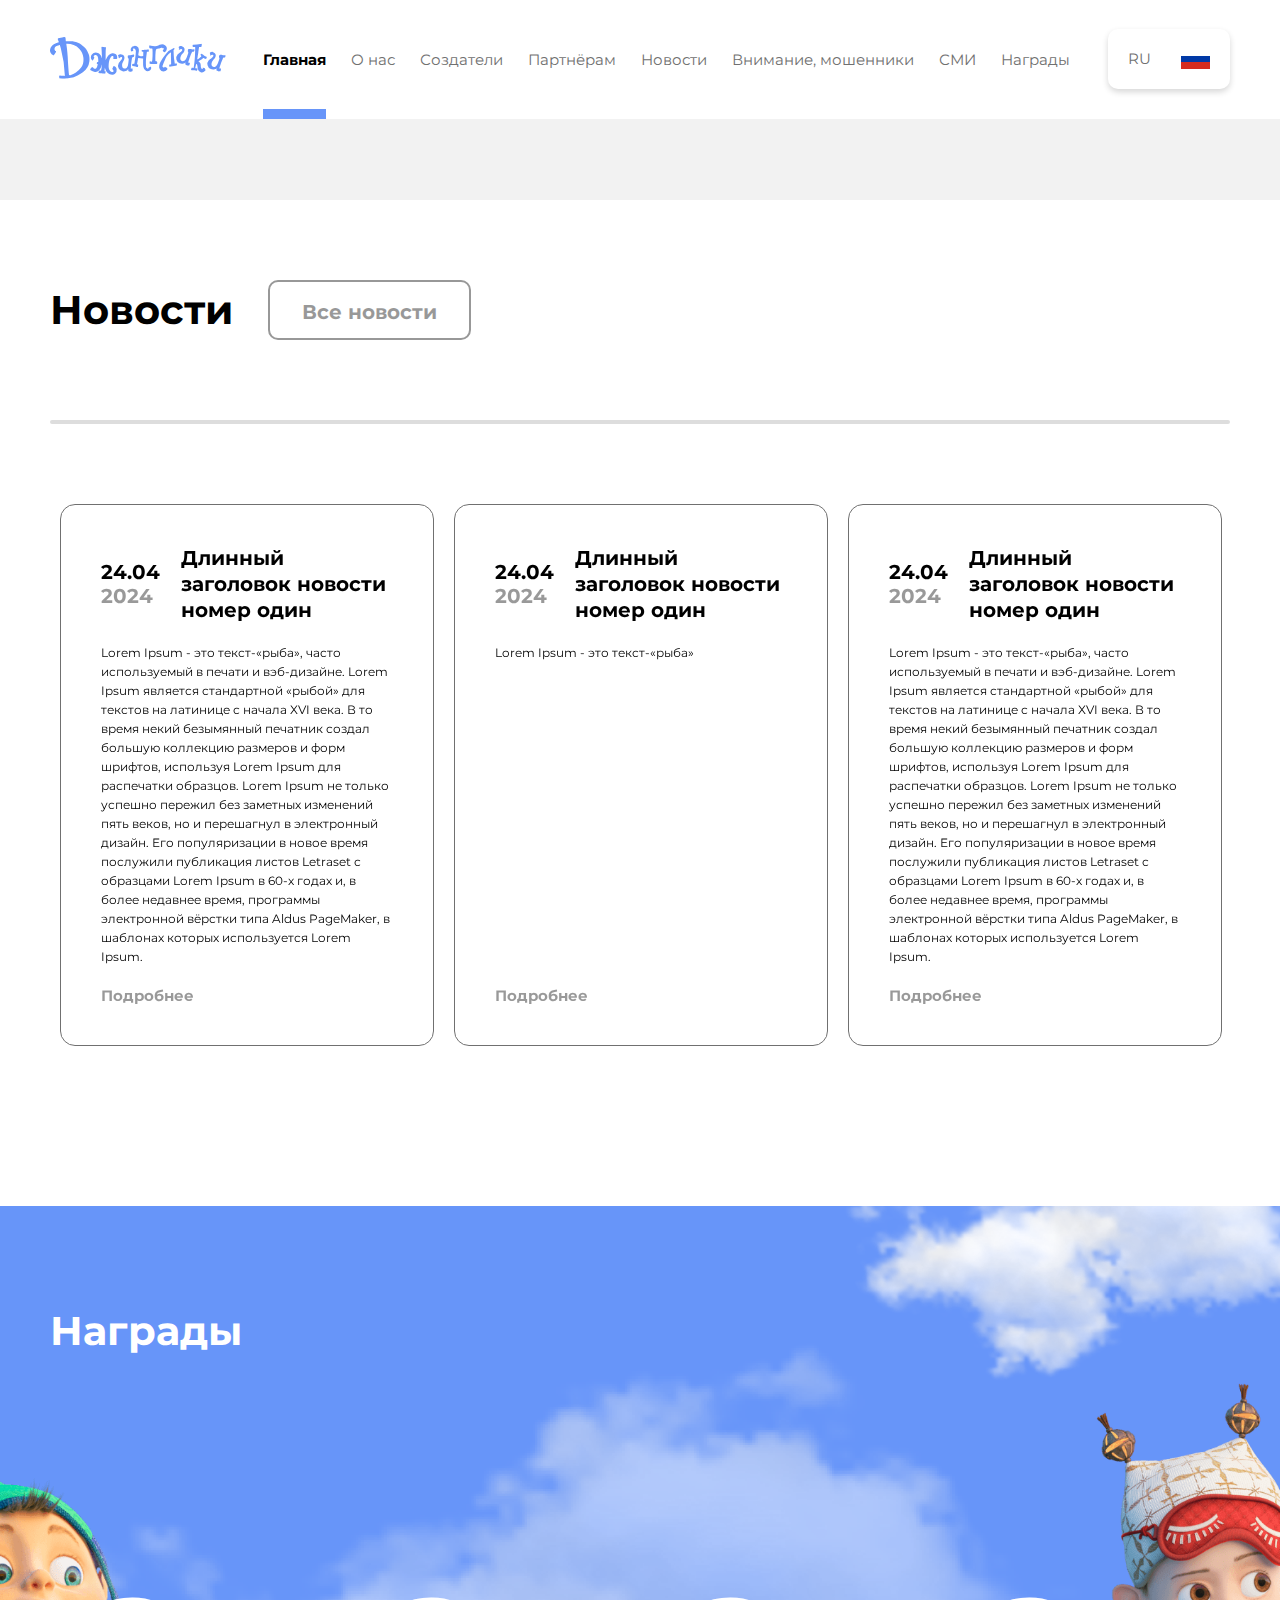
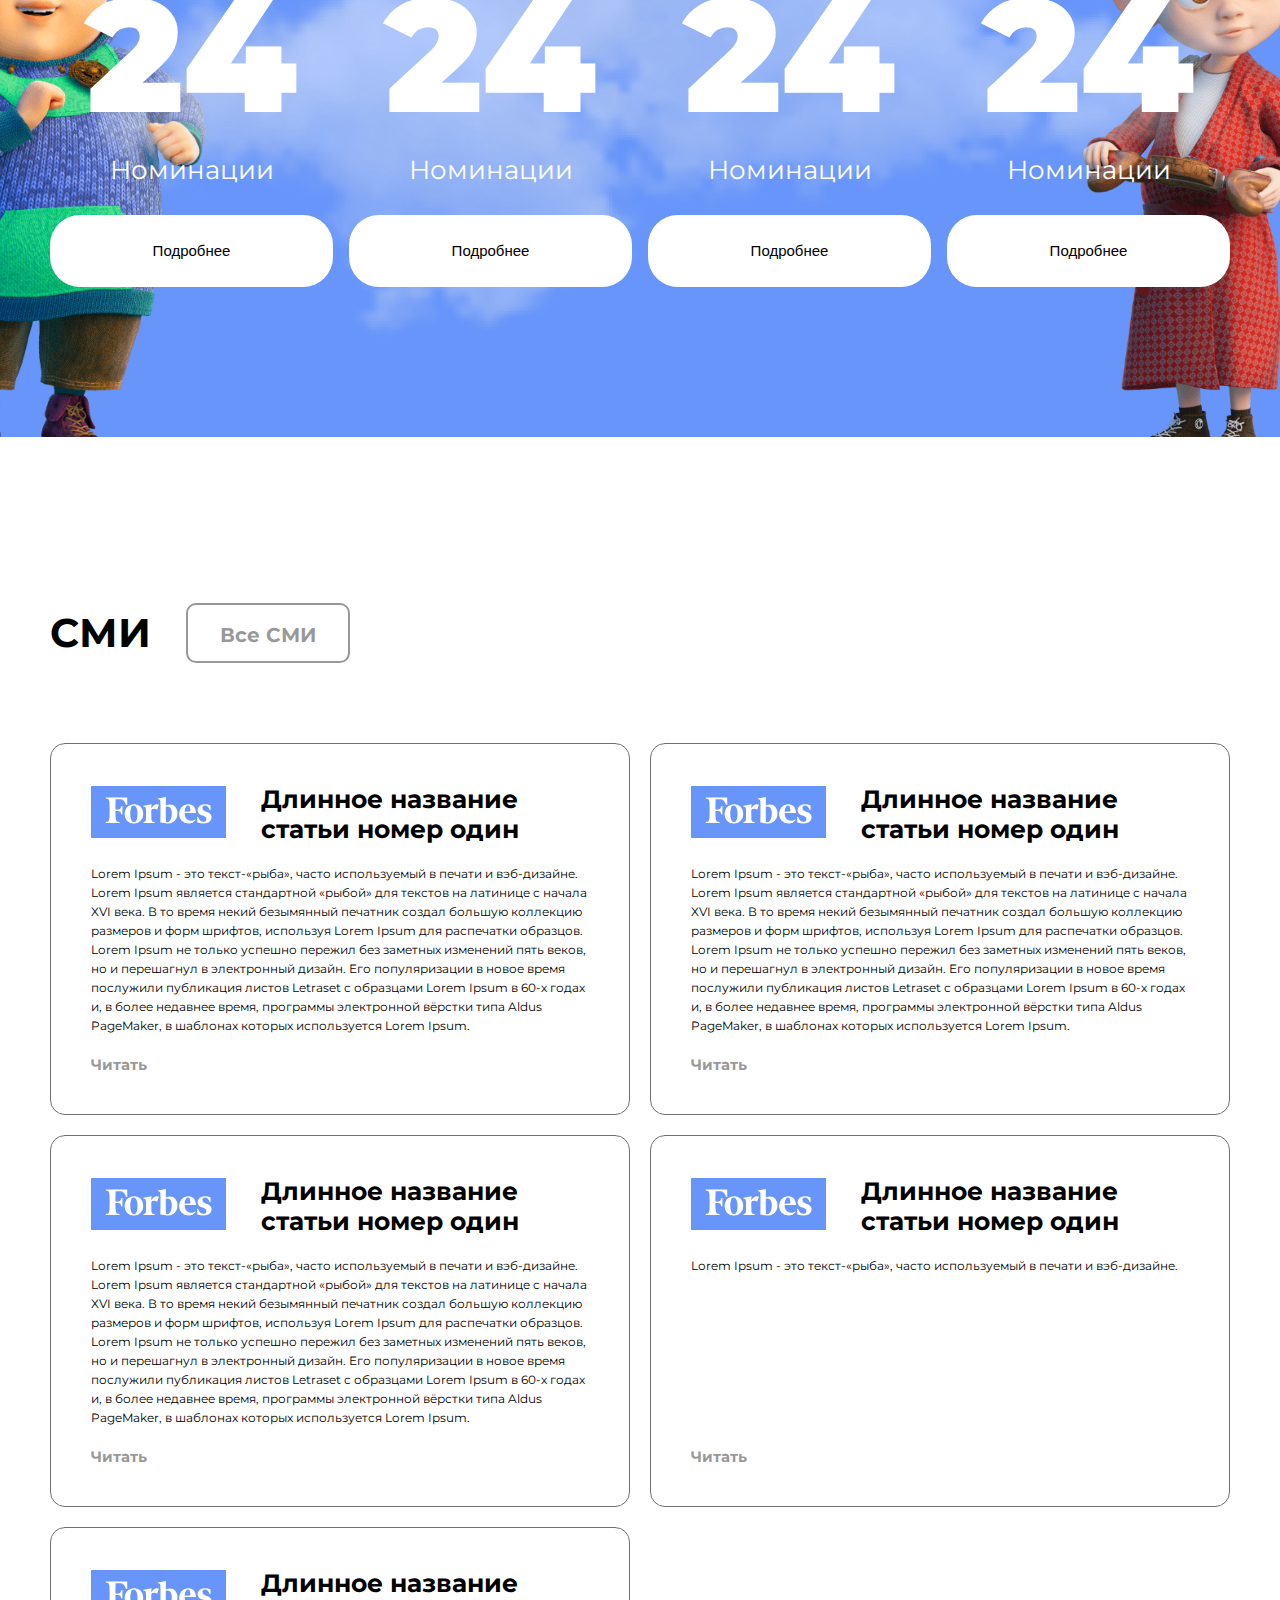
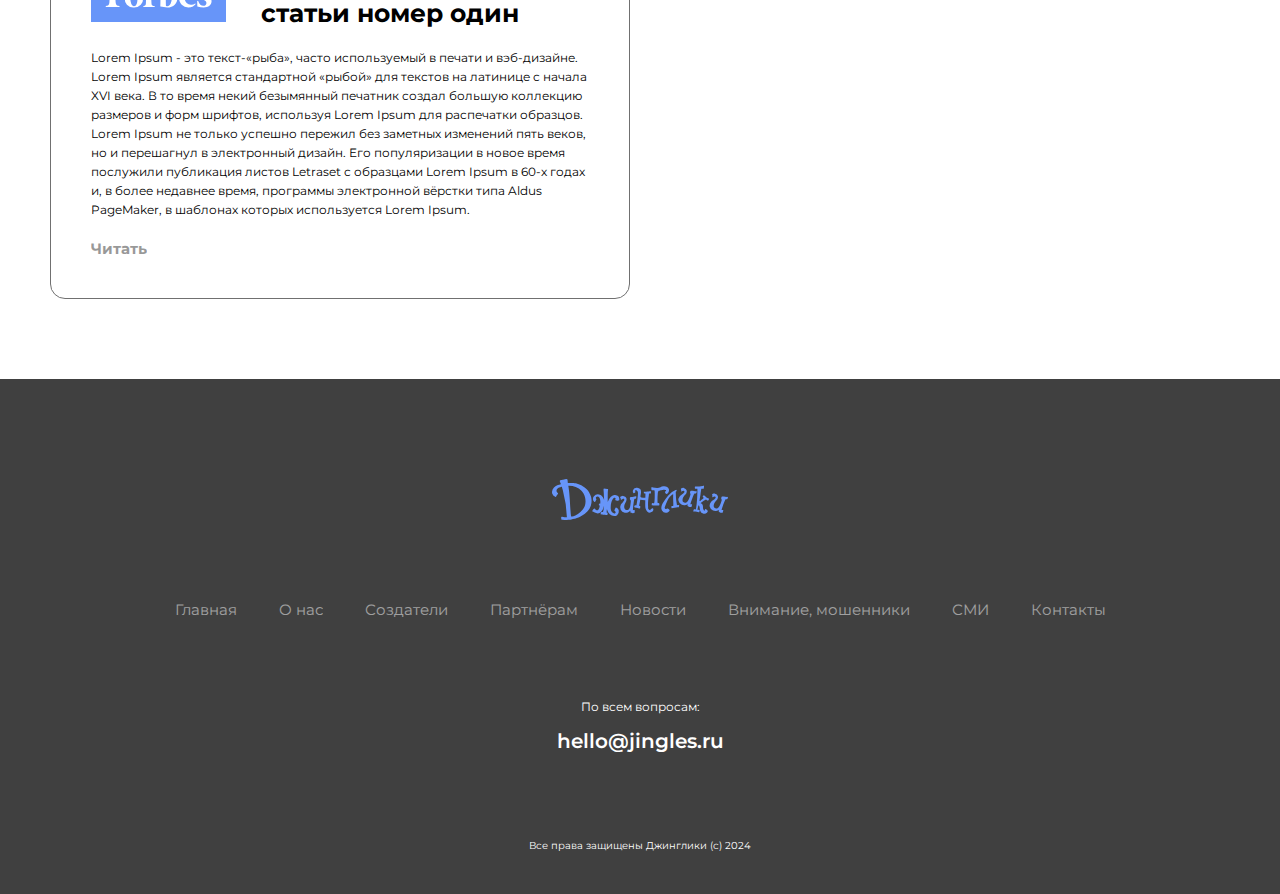
==== index.html @ 85393763 "half" ====
<!DOCTYPE html>
<html lang="en">
  <head>
    <meta charset="UTF-8" />
    <meta name="viewport" content="width=device-width, initial-scale=1.0" />
    <meta http-equiv="X-UA-Compatible" content="ie=edge" />
    <title>Document</title>
    <meta name="author" content="Yuriy Zudikhin https://t.me/Zudihin"/>
    <link rel="stylesheet" href="css/slick.css">
    <link rel="stylesheet" href="css/style.css" />    
  </head>

  <body>

    <header class="header">
      <div class="container">
        <div class="header_block">
          <a class="header_block_logo" href="#">
            <svg xmlns="http://www.w3.org/2000/svg" xmlns:xlink="http://www.w3.org/1999/xlink" width="175.748" height="41.719" viewBox="0 0 175.748 41.719">
              <defs>
                <clipPath id="clip-path">
                  <rect id="Прямоугольник_15" data-name="Прямоугольник 15" width="175.748" height="41.719" fill="#6795f9"/>
                </clipPath>
              </defs>
              <g id="Сгруппировать_13" data-name="Сгруппировать 13" clip-path="url(#clip-path)">
                <path id="Контур_158" data-name="Контур 158" d="M365,29.646a3.231,3.231,0,0,1,1.285.431c.6.448.638,1.112-.745,1.662-.313.125.922,2.239,1.445,2.327.913.154,1.957-1.3,2.236-1.989a4.233,4.233,0,0,0-1.5-5.072,5.1,5.1,0,0,0-3.908-.791,7.876,7.876,0,0,0-2.766,1.013,6.338,6.338,0,0,1-3.473.8,19.1,19.1,0,0,1-3.923-.507c-.394-.1-.793-.178-1.194-.242s-.544.066-.538.47c.007.464.032.929.076,1.391.081.844.085.983,1.138,1.043.435.025.872.017,1.307.043.324.019.5.078.614.229a3.81,3.81,0,0,1,.175.851c.034.8.076,1.6.1,2.4a71.274,71.274,0,0,1-.249,7.664c-.019.158-.038.316-.058.474a3.386,3.386,0,0,1-.422,1.594c-.054,0-.106,0-.163,0a2.115,2.115,0,0,1-.657-.091,2.976,2.976,0,0,0-1.135-.244,1.323,1.323,0,0,0-.209.76q-.05.251-.086.5a1.1,1.1,0,0,0-.046.364c-.006.049-.013.1-.019.148-.048.417.05.566.454.649a5.7,5.7,0,0,0,1.076.148c1.115.01,2.23.01,3.345.008a14.022,14.022,0,0,0,1.644-.006c.263-.032.883-.063,1.054-.249a.4.4,0,0,0,.074-.256q.022-.436.044-.873a1.812,1.812,0,0,0-.017-.47.934.934,0,0,0-.9-.715,2.072,2.072,0,0,1-.517.017.658.658,0,0,1-.45-.568c-.05-.36.041-.748.02-1.117-.026-.45-.02-.9-.024-1.354a69.016,69.016,0,0,1,.294-6.9,4.263,4.263,0,0,1,.531-1.988,1.531,1.531,0,0,1,.361-.377,3.769,3.769,0,0,0,.714-.189,4.84,4.84,0,0,1,1.292-.354,10.455,10.455,0,0,0,1.457-.3c.847-.153.928-.5,2.265-.347" transform="translate(-252.739 -18.765)" fill="#6795f9" fill-rule="evenodd"/>
                <path id="Контур_159" data-name="Контур 159" d="M405.084,54.932a.371.371,0,0,0-.177-.284,2.389,2.389,0,0,0-.785.1c-.37.052-.745.14-1.12.224a.988.988,0,0,1-.083-.307c-.2-1.261-.415-2.521-.575-3.787-.163-1.3-.307-2.6-.389-3.9-.115-1.833-.162-3.67-.247-5.5a1.639,1.639,0,0,1,.029-.213c.194-.194.5-.265.653-.541a1,1,0,0,0,.189-.661,1.137,1.137,0,0,0,.027-.26.419.419,0,0,0-.58-.434,3.6,3.6,0,0,0-.448.166,19.588,19.588,0,0,0-7.34,5.387,44.711,44.711,0,0,0-5.512,8.13,11.266,11.266,0,0,0-1.33,3.664,5.487,5.487,0,0,0,.565,3.673,4.634,4.634,0,0,0,5.662,1.886,3.494,3.494,0,0,0,1.738-1.4c.013-.017.027-.032.039-.05a.388.388,0,0,0,.054-.114c.038-.07.076-.139.109-.214.392-.876-.977-1.6-1.561-1.935a4.818,4.818,0,0,0-.623-.342c-.332-.127-.224-.17-.505.075-.215.187-.23.391-.5.493a1.185,1.185,0,0,1-.8-.089,1.921,1.921,0,0,1-.791-.693.754.754,0,0,1-.112-.219.884.884,0,0,1,0-.368,7.074,7.074,0,0,1,.425-1.382c.7-1.907,1.413-3.806,2.269-5.649.33-.71.717-1.392,1.062-2.092a9.617,9.617,0,0,1,1.307-1.721,14.813,14.813,0,0,1,2.345-2.326c.189-.144.6-.546.864-.54.1,0,.178.064.214.223a2.615,2.615,0,0,1-.006.805.128.128,0,0,1-.029-.022c0,2.4-.04,4.909.109,7.27.02,1.105.048,2.21.063,3.316v.011c-.005.085-.011.161-.019.217-.388.235-.541.153-.918.275-.718.242-.961.04-.97.429-.08.069-.08.174-.05.39q.058.41.13.817c.089.5.3.623.8.457.234-.078.467-.161.7-.223a18.825,18.825,0,0,1,3.222-.492c.723-.059,1.448-.094,2.173-.14.343-.022.432-.083.515-.415.109-.437.209-.875.3-1.316.047-.237.037-.326-.1-.388" transform="translate(-278.151 -28.256)" fill="#6795f9" fill-rule="evenodd"/>
                <path id="Контур_160" data-name="Контур 160" d="M306.63,52.82a.645.645,0,0,0-.369-.51l-.005,0c-.2-.146-1.251.354-1.448.483a2.7,2.7,0,0,0-.645.585,1.242,1.242,0,0,0-.2.262c-.06.139-.1.286-.147.429-.03.093-.052.241-.135.3a.282.282,0,0,1-.116.045c-.764-.212-1.931-.843-2.024-2.017,0-.033,0-.067,0-.1s-.006-.09-.01-.136c0-.021,0-.041,0-.06a3.168,3.168,0,0,1,0-.557,7.208,7.208,0,0,0,0-1.122c-.033-.624-.066-1.248-.076-1.873-.021-1.329.048-2.659.16-3.982.082-.979.194-1.956.32-2.931a28.8,28.8,0,0,0,.393-3h0a4.759,4.759,0,0,1,.063-.777c.088-.421.122-.446.542-.472q.5-.031,1-.041a.337.337,0,0,0,.384-.326c.049-.491.1-.982.137-1.474a.565.565,0,0,0-.011-.137h0a.046.046,0,0,1,.005.019.155.155,0,0,0,0-.016l.009.007a.077.077,0,0,0-.013-.065.284.284,0,0,0-.159-.232.7.7,0,0,0-.367-.061c-.144.008-.284.043-.428.057l-.51.05-.885.087-.98.1-.793.078c-.106.01-.217.032-.324.032a6.433,6.433,0,0,0-.806.112,6.65,6.65,0,0,1-.956-.044,4.037,4.037,0,0,0-.4-.021,1.118,1.118,0,0,0-.382.09.2.2,0,0,0-.053.026.173.173,0,0,0-.034.037l0,0c-.079.053-.107.157-.106.335,0,.261.032.522.035.784a.385.385,0,0,0,.288.39,1.808,1.808,0,0,0,.468.07c.243.011.486,0,.773,0,.012.2.032.372.03.541-.017,1.133-.035,2.265-.06,3.4-.005.222,0,.383-.008.5a9.57,9.57,0,0,1-3.5-.125c-.134-.037-.268-.071-.4-.1-.2-.1-.385-.225-.571-.333a2.039,2.039,0,0,0-.193-.1,1.614,1.614,0,0,1-.262-.539c0-.021-.006-.041-.01-.062.036-.237.07-.475.091-.714.1-1.113.48-2.1.521-3.216a6.344,6.344,0,0,0-.6-3.393,4.4,4.4,0,0,0-4.075-1.617,3.735,3.735,0,0,0-3.436,2.8,3.484,3.484,0,0,0,.25,2.39c.311.511.589.517,1.086.238a3.087,3.087,0,0,0,1.246-1.1.229.229,0,0,0,.041-.144c-.39-.315-.694-.784-.35-1.249.622-.84,1.859.073,2.3.648a.84.84,0,0,1,.163.3,7.534,7.534,0,0,1,.312,1.568c0,.477-.017.954-.049,1.431s-.074.93-.117,1.393c-.1,1.113-.224,2.225-.377,3.332-.17,1.231-.352,2.46-.537,3.689a16.327,16.327,0,0,1-.274,1.738c-.062.235-.211.968-.44,1.043a.251.251,0,0,1-.127,0c-.239-.047-.464-.151-.7-.193a.726.726,0,0,0-.676.175.858.858,0,0,0-.112.177,2.648,2.648,0,0,0-.359,1.478c.093.329.481.318.775.369.884.155,1.771.3,2.642.517a11.855,11.855,0,0,1,1.36.414c.251.1.654.274.917.125.2-.112.271-.423.3-.7.034-.171.029-.389.048-.511a3.112,3.112,0,0,0,.071-1.041c-.029-.166-.714-.219-.851-.244l-.121-.023a2.368,2.368,0,0,1,.016-1.5,3.531,3.531,0,0,0,.15-.459,19.336,19.336,0,0,1,.428-2.377,15.461,15.461,0,0,1,.368-2.042,22.05,22.05,0,0,0,4.952.491c0,.217,0,.388,0,.559-.005,1.83-.041,3.66,0,5.489a12.464,12.464,0,0,0,.3,2.326,5.947,5.947,0,0,0,1.623,3.028,3.781,3.781,0,0,0,4.843.44,3.41,3.41,0,0,0,1.222-1.739,2.283,2.283,0,0,0-.027-1.485c0-.012,0-.024,0-.035" transform="translate(-205.561 -22.609)" fill="#6795f9" fill-rule="evenodd"/>
                <path id="Контур_161" data-name="Контур 161" d="M38.913,17.846a17.739,17.739,0,0,0-1.691-3.969,16.956,16.956,0,0,0-2.543-3.4,18.334,18.334,0,0,0-3.056-2.541,1.455,1.455,0,0,1,.165.106A20.47,20.47,0,0,0,27.4,5.57c-.3-.129-1.269-.481-1.579-.576a20.788,20.788,0,0,0-2.3-.593,4.592,4.592,0,0,0-.86-.052c-1.678-.129-4.586-.247-6.786-.175a.586.586,0,0,1-.063-.2,3.032,3.032,0,0,1-.058-.361c-.052-.685-.094-1.371-.154-2.056a4.656,4.656,0,0,0-.139-.848A.73.73,0,0,0,15.24.353a.064.064,0,0,0-.019-.025h-.005A.733.733,0,0,0,15.028.22,1.394,1.394,0,0,0,13.768.08h0c-.106.026-.208.056-.306.088l-.23.062a1.561,1.561,0,0,0-.155.057.724.724,0,0,1-.3.081,1.734,1.734,0,0,0-.232.006l.014,0c-.037,0-.092.009-.155.018h0a2.41,2.41,0,0,0-.57.15c-.166.031-.331.11-.486.151-.194.052-.4.074-.6.11q-.6.112-1.206.237a4.321,4.321,0,0,1-.714.033c-.063.02-.335.082-.4.1-.1.088-.2.181-.3.262a.955.955,0,0,0-.134.127.653.653,0,0,0-.191.359c0,.02,0,.041,0,.062a.877.877,0,0,0-.006.109c0,.044,0,.088.008.132,0,.012,0,.023,0,.034a2.725,2.725,0,0,0,.125.5c.049.149.108.294.171.438.014.033.024.068.038.1.121.276.23.538.334.8.1.281.2.566.32.838.022.061.044.12.066.182a.5.5,0,0,1,.064.153c-.125.039-.154.056-.276.094-.9.284-1.812.531-2.694.862A10.247,10.247,0,0,0,1.975,8.77,6.676,6.676,0,0,0,.011,12.994a5,5,0,0,0,.267,2.028A5.91,5.91,0,0,0,1.329,16.7a4.65,4.65,0,0,0,.4.437c.1.09.2.173.3.254a7.862,7.862,0,0,0,.954.628c.28.156.585.4.9.168a3.594,3.594,0,0,0,.567-.883c.146-.225.306-.442.444-.672a10.173,10.173,0,0,0,1.179-1.914c.2-.656-.607-.705-.948-1.044a2.142,2.142,0,0,1-.57-1.107,3.038,3.038,0,0,1,.611-2.445C6.2,8.834,8.033,8.575,9.5,7.973c.043-.017.088-.032.135-.046l.191.04a10.192,10.192,0,0,1,.306,1.071l.669,2.3a123.847,123.847,0,0,1,4.086,27.556q-.4-.006-.8-.023c-.47-.02-.952-.079-1.424-.058-.886-.093-1.772-.191-2.658-.289-.644-.072-.909.122-.888.768A11.553,11.553,0,0,0,9.332,41c.077.418.265.554.691.592a30.033,30.033,0,0,0,4.949.039c.785-.059,1.571-.116,2.353-.21.693-.083,1.384-.2,2.069-.329,1-.194,2-.42,3-.625a2.736,2.736,0,0,1,.428-.021l1.59-.495c.092-.181.282-.2.444-.267,1.077-.413,2.138-.864,3.176-1.369a27.261,27.261,0,0,0,4.8-2.966,17.738,17.738,0,0,0,4.58-5.128A15.487,15.487,0,0,0,39.377,24.4a15.948,15.948,0,0,0,.047-3.913,16.835,16.835,0,0,0-.511-2.642m-7.3-2.8a15.255,15.255,0,0,1,1.345,3.575,16.2,16.2,0,0,1,.028,8.033,11.94,11.94,0,0,1-2.05,4.154,22.078,22.078,0,0,1-5.051,4.781c-.814.567-1.739.968-2.548,1.532-.4.177-.82.346-1.264.5q-.259.088-.521.169-.3.095-.606.182c-.335.1-.667.194-1,.282-.41.038-.729.015-.808-.127-.39-.7-1.23-14.3-1.3-15.953-.039-.886-.088-1.771-.154-2.654q-.147-1.991-.323-3.98c-.1-1.093-.2-2.185-.329-3.275-.137-1.168-.3-2.333-.461-3.5-.077-.561-.172-1.119-.258-1.678-.008-.053-.006-.108-.012-.226.316-.005.6-.017.885-.013a18.945,18.945,0,0,1,6.5,1.233,15.458,15.458,0,0,1,5.748,3.873,13.654,13.654,0,0,1,2.182,3.085M9.664,7.919l-.014,0,.014,0m.053.008a.059.059,0,0,0-.024-.017L9.74,7.9a.062.062,0,0,0-.023.03m.067-.043.061-.018,0,.012Z" transform="translate(0 0)" fill="#6795f9" fill-rule="evenodd"/>
                <path id="Контур_162" data-name="Контур 162" d="M514.8,37.113c-.194-.112-.225-.194-.418-.265l-1.306-.888c-.112-.112-.653-.541-.765-.612a7.581,7.581,0,0,0-.775-.694c-.265-.224-.418-.53-.837-.5-.306.041-.541.469-.694.694-.183.183-.7.6-.408.777h0c.019.11.636.587.7.643.329.291.21.389.031.742a2.726,2.726,0,0,1-.868.826q-.507.407-1,.828-.371.315-.735.637c-.185.164-.4.453-.641.514a.684.684,0,0,1-.4-.015.483.483,0,0,1-.148-.087.444.444,0,0,1-.134-.242c.034-.38.177-.831.213-1.072.088-.6.167-1.194.28-1.786l.459-2.877c0-.306.123-.612.153-.959a.268.268,0,0,1-.049.012q.165-1.1.329-2.2c.127-.847.24-1.7.366-2.543.075-.5.1-.523.593-.55.45-.025.9-.046,1.348-.082.357-.029.513-.1.592-.338a.723.723,0,0,0,.061-.318c.026-.188.047-.377.068-.566a2.192,2.192,0,0,0,.061-.538q.046-.46.085-.919c.026-.32-.064-.394-.382-.352s-.657.118-.987.172a55.744,55.744,0,0,1-6.985.593,2.112,2.112,0,0,0-.431.043.481.481,0,0,0-.416.531c.008.421.047.841.07,1.261a.306.306,0,0,0,.147.264c0,.027.006.054.01.081.151.261,1.669.157,2.273.222a.886.886,0,0,1,.047.226,6.717,6.717,0,0,1,.039.783c-.009.9-.016,1.8-.045,2.7-.054,1.683-.107,3.367-.191,5.05-.059,1.173-.156,2.345-.258,3.515-.117,1.345-.233,2.69-.4,4.03-.185,1.519-.419,3.031-.634,4.546a.672.672,0,0,1-.035.066s-.007.006-.009.01l.015-.041a4.48,4.48,0,0,1-.959-.163c-.222-.044-.634-.163-.832-.024a.484.484,0,0,0-.108.107,1.239,1.239,0,0,0-.13.239c-.032.073-.062.147-.094.22a2.754,2.754,0,0,0-.413,1.141l-.175.342a.942.942,0,0,0,.8.364c.941.057,1.887.089,2.82.21.687.089,1.358.3,2.037.461.3.069.367.048.473-.219a10.359,10.359,0,0,0,.349-1.029.246.246,0,0,0-.01-.126,2.005,2.005,0,0,0,.1-.448c.018-.243-.1-.305-.332-.385a.54.54,0,0,0-.359-.032,1.475,1.475,0,0,0-.473-.214c-.089-.023-.178-.045-.269-.061a.813.813,0,0,0-.115-.063,1.175,1.175,0,0,0-.6-.033.285.285,0,0,1-.152-.038h0a44.568,44.568,0,0,1,1.114-4.443c.04-.064.273.3.279.307a2.919,2.919,0,0,1,.723,1.332,14.149,14.149,0,0,1,.224,1.719,12.323,12.323,0,0,0,.3,1.933,4.284,4.284,0,0,0,2.9,3.151,4.075,4.075,0,0,0,4.162-1.123,1.593,1.593,0,0,0,.283-2.164,4.318,4.318,0,0,0-.946-.813c-.075-.052-.131-.116-.221-.118s-.16.135-.247.07a.142.142,0,0,1-.043-.073c-.135-.393-.357-.351-.7-.272a.441.441,0,0,0-.3.158.355.355,0,0,0-.038.208c.01.169.066.333.076.5a.476.476,0,0,1-.186.445.532.532,0,0,1-.3.053c-.106-.005-.212,0-.317,0a2.264,2.264,0,0,1-.5-.517,4.045,4.045,0,0,1-.689-2.572,6.336,6.336,0,0,0-.072-1.249,4.561,4.561,0,0,0-.143-.818,2.522,2.522,0,0,0-.558-1.141,3.118,3.118,0,0,0-.935-.722c-.534-.264-.65-.525-.177-.933a16.513,16.513,0,0,1,1.659-1.107c.634-.426,1.271-.845,1.907-1.268.315-.21.651-.406.948-.639.458-.358.765.089,1.1.395a2,2,0,0,0,.392.306.674.674,0,0,0,.481.079.4.4,0,0,1,.127-.025c.282.02.4.26.594-.047a1.56,1.56,0,0,0,.083-.154.049.049,0,0,0,.019,0,5.123,5.123,0,0,0,.544-1.24.727.727,0,0,0,.037-.213c-.009-.458-.837-.36-1.139-.581m-12.784-9.781v.009a.091.091,0,0,1,0-.009m.012.039h0a1.489,1.489,0,0,0,.509.081,1.489,1.489,0,0,1-.509-.081m-1.653,22.29.041-.1c.035-.044.072-.086.108-.129l-.151.3a.379.379,0,0,1,0-.07" transform="translate(-359.141 -17.504)" fill="#6795f9" fill-rule="evenodd"/>
                <path id="Контур_163" data-name="Контур 163" d="M168.288,42.151a3.232,3.232,0,0,0-.982-.605,4.253,4.253,0,0,0-2.732-.311,6.362,6.362,0,0,0-3.592,2A14.555,14.555,0,0,0,158.24,47.7c-.073.177-.141.355-.21.534.006-.1.019-.2.018-.259-.005-.3,0-.609,0-.914.008-.589.028-1.178.028-1.767,0-2.305-.031-4.489.041-6.794.032-.7.231-1.812.236-2.645a1.73,1.73,0,0,0,.1-.424c.012-.119-.01-.265-.12-.313a2.464,2.464,0,0,0-.6-.048c-.163-.017-.325-.039-.488-.054a9.034,9.034,0,0,1-.9-.149c-.335-.065-.69-.039-1.029-.1a3.368,3.368,0,0,0-.925-.115.642.642,0,0,0-.527.5,1.479,1.479,0,0,0,.028.455c.021.809.085,1.614.157,2.418q.055.894.107,1.789c.008.568,0,1.137.03,1.7.06,1.332.236,2.657.221,3.989,0,.244,0,.489,0,.735l-.035-.087a5.177,5.177,0,0,0-.287-.814,5.308,5.308,0,0,0-.459-1.112,6.451,6.451,0,0,0-1.265-1.806c-.07,0-.128,0-.184,0,.023-.025-.017,0,.185,0a4.924,4.924,0,0,0-2.089-1.453,4.678,4.678,0,0,0-2.019-.53,4.9,4.9,0,0,0-3.958,1.956,4.277,4.277,0,0,0-1.031,2.935,3.719,3.719,0,0,0,1.266,2.73c.623.5.759.307,1.143-.311.309-.5,1.133-1.97,1.128-2-.033-.087-.046-.268-.08-.355-1.915-1.968,1.551-3.768,2.874-1.683a6.281,6.281,0,0,1,.892,2.2,14.683,14.683,0,0,1,.183,3.6c-.007.123-.034.245-.054.386-.146,0-.247,0-.347,0a.884.884,0,0,0-.994.779,3.239,3.239,0,0,0-.087.382c-.07.456.045.643.482.783.108.035.294.045.38.123.186.168.017.428-.029.618-.037.149-.069.3-.1.45-.08.369-.159.737-.256,1.1a4.583,4.583,0,0,1-1.007,2.1,1.842,1.842,0,0,1-2.2.205c-.059-.028-.116-.058-.174-.089q-.2-.183-.379-.383c-.212-.234-.342-.544-.53-.769a.452.452,0,0,0-.548-.134.532.532,0,0,0-.525.082,5.2,5.2,0,0,0-1.491,1.683c-.343.61-.283.846.285,1.246a9.434,9.434,0,0,0,4.192,1.718,4.483,4.483,0,0,0,4.023-1.32,10.069,10.069,0,0,0,1.183-1.5,12.33,12.33,0,0,0,1.694-4.172c.014-.064.011-.126.063-.172a.145.145,0,0,1,.152-.03.082.082,0,0,1,.037.056.3.3,0,0,0-.031.06,1.729,1.729,0,0,0-.063.437c-.01.149-.025.3-.036.448q-.075.495-.15.989c-.112.731-.229,1.461-.363,2.188a5.308,5.308,0,0,1-.481,1.345.7.7,0,0,1-.661.46c-.083-.017-.167-.038-.255-.06a.994.994,0,0,0-.3-.032l-.183-.035a.356.356,0,0,0-.448.249c-.144.413-.284.829-.423,1.244-.109.326-.453.847.069.928l1.273.2c.3.047.6.093.907.125.6.063,1.2.054,1.795.117q.645.069,1.292.124c.254.022.74.162.964-.019.453.052.467-.092.613-1.534,0-.265.153-.5.081-.683a.808.808,0,0,0-.358-.07l0-.011-.464-.033-.064-.12a.671.671,0,0,1-.082.1.262.262,0,0,1-.241-.194.536.536,0,0,1,.016-.1c.112-.347.153.194.194-.806a7.448,7.448,0,0,1,.153-1.836,3.048,3.048,0,0,0,.039-.457.393.393,0,0,0,.038-.027c.03.038.056.058.063.083.037.125.07.252.1.379a9.442,9.442,0,0,0,2.656,4.714,6.453,6.453,0,0,0,4.775,1.786,4.736,4.736,0,0,0,2.571-.918,4.9,4.9,0,0,0,1.653-4.448c-.041-.694-.112-.428-.112-.734a.26.26,0,0,0-.049-.149,4.176,4.176,0,0,0-.532-.963c-.153-.194-.571-.765-.765-.765l-.012,0a2.472,2.472,0,0,0-.774-.539c-.29-.2-.56-.326-.7-.24a.665.665,0,0,0-.227.3c-.2.393-.382.792-.572,1.187l-.289.6a4.242,4.242,0,0,0-.257.577q-.022.074-.04.149a.418.418,0,0,0,.109.432c.117.1.255.184.37.293a2.391,2.391,0,0,1,.584.864,2.272,2.272,0,0,1,.091.291,1.161,1.161,0,0,1-.026.737,1.237,1.237,0,0,1-1.313.616,2.523,2.523,0,0,1-.909-.342c-.274-.173-.544-.353-.828-.507l-.051-.029a2.274,2.274,0,0,1-.225-.214,2.744,2.744,0,0,1-.8-1.124,8.209,8.209,0,0,1-.567-1.877,10.905,10.905,0,0,1-.164-1.166c.007-.628.037-1.257.044-1.885a16.592,16.592,0,0,1,.516-3.833,11.343,11.343,0,0,1,1.6-3.74c.532-.774,1.417-1.846,2.35-.989a1.358,1.358,0,0,1,.407.582c.179.588-1.024,1.3-.151,1.734l.023.01a.625.625,0,0,0,.093.071.127.127,0,0,1-.044-.05,4.305,4.305,0,0,0,1.585.408,4.375,4.375,0,0,0,.867-.034,5.006,5.006,0,0,0,.541-.087,1.419,1.419,0,0,0,.433-.208.429.429,0,0,0,.238-.2.544.544,0,0,0,.019-.055c0,.018,0,.037,0,.055l.081-.347c.031-1.612-.122-2.8-1.346-3.907m.439,14.042c0-.006,0-.011,0-.017l.022.027-.024-.01m-.635-1.05-.046-.054-.067-.08a.732.732,0,0,1,.113.134M169.517,44.9l.007.021c0,.087,0,.159.005.195,0,.009,0,.018,0,.027,0-.081-.009-.162-.013-.243" transform="translate(-102.412 -24.878)" fill="#6795f9" fill-rule="evenodd"/>
                <path id="Контур_164" data-name="Контур 164" d="M256,75.428c-.634-.422-1.022.066-1.785.064.008-.841.054-1.712.13-2.555l.24-2.473a.5.5,0,0,0-.043.06l.006-.055c.109-.552.16-1.127.266-1.685.057-.553.18-1.176.228-1.718l.308-1.654c.012-.194.046-.39.076-.585.047-.138.095-.276.147-.411a3.682,3.682,0,0,1,.17-.4.329.329,0,0,1,.242-.165,3,3,0,0,1,.709-.063.881.881,0,0,0,.547-.329,1.3,1.3,0,0,0,.289-.648,3.85,3.85,0,0,0,.036-.717c0-.2.044-.542-.078-.712a.405.405,0,0,0-.295-.136,3.732,3.732,0,0,0-1.336.278,6.538,6.538,0,0,1-1.074.191c-.9.09-1.8.158-2.684.333a1.934,1.934,0,0,0-.5.152.711.711,0,0,0-.421.589c-.014.224-.008.449,0,.673.008.242.022.483.047.724a.974.974,0,0,0,.076.4,1.02,1.02,0,0,0,.216.2,1.679,1.679,0,0,1,.561,1.092,2.909,2.909,0,0,1,.006.642,3.653,3.653,0,0,0-.065.572,6.363,6.363,0,0,1-.1,1.12c-.1.856-.175,1.715-.316,2.565-.061.365-.133.728-.222,1.087a5.852,5.852,0,0,1-1.219,2.54,1.547,1.547,0,0,0-.272.236l-.054.063a2.948,2.948,0,0,1-3.032.286,2.688,2.688,0,0,1-1.225-1.963,6.74,6.74,0,0,1,.112-2.72,9.1,9.1,0,0,1,.446-1.155,13.619,13.619,0,0,1,.994-1.994,4.773,4.773,0,0,0,.643-1.964,3.355,3.355,0,0,0-.021-.97l0,0c.028.008.038.041.042.069.017.1.04.654.07.824a3.507,3.507,0,0,0-.083-1.342,3.67,3.67,0,0,0-.179-.676,2.306,2.306,0,0,0-.547-.828,2.159,2.159,0,0,0-.176-.247,2.831,2.831,0,0,0-1.942-.871c-.044-.007-.087-.016-.131-.021s-.093-.008-.14-.012c-.053-.03-.106-.06-.159-.092a1.06,1.06,0,0,0-.738-.145,4.405,4.405,0,0,0-1.171.3,3.477,3.477,0,0,0-.893.557,1,1,0,0,0-.118,1.186,1.11,1.11,0,0,1,.178.354c.01.058.011.13.063.158a.154.154,0,0,0,.072.013l.551.009c-.034.147-.2.218-.3.329a.611.611,0,0,0-.107.552c.046.186.192.586.417.611a.4.4,0,0,0,.258-.088c.62-.418.9-1.141,1.731-1.174.474-.019.93.016,1.078.539a2.026,2.026,0,0,1-.193,1.346c-.059.1-.118.191-.167.291a1.393,1.393,0,0,0-.077.182c-.032.054-.063.108-.1.161-.228.253-.582.818-.8,1.045a14.015,14.015,0,0,0-.968,1.09c-.29.386-.606.77-.861,1.185-.1.151-.191.3-.277.464a5.537,5.537,0,0,0,3.968,8.062,6.07,6.07,0,0,0,3.082-.325,11.886,11.886,0,0,0,1.581-.848c.341-.195.623-.727.96-.821.068.633-.216,1.485.342,1.975.261.229.5.082.794.124.327.047.651.242,1,.31a1.84,1.84,0,0,0,.28.04,1.341,1.341,0,0,0,.76-.24,2.824,2.824,0,0,1,.823-.247c.321-.083.35-.126.339-.45a6.834,6.834,0,0,0-.045-.765A6.328,6.328,0,0,0,256,75.428m-1.891.653c-.006,0-.012,0-.018,0s.012,0,.018,0m-.04-.121h0c.009-.011.034,0,.055-.077-.021.074-.046.066-.055.077m1.079-.475a2.483,2.483,0,0,0-1,.154,1.442,1.442,0,0,1-.02.2,1.41,1.41,0,0,0,.02-.2,2.485,2.485,0,0,1,1-.154" transform="translate(-173.401 -43.711)" fill="#6795f9" fill-rule="evenodd"/>
                <path id="Контур_165" data-name="Контур 165" d="M463.5,38.435c.077-.124.155-.248.237-.367a3.7,3.7,0,0,1,.257-.353.328.328,0,0,1,.273-.106,3.025,3.025,0,0,1,.705.1.88.88,0,0,0,.607-.2,1.3,1.3,0,0,0,.429-.565,3.869,3.869,0,0,0,.2-.69c.042-.192.166-.517.086-.711a.4.4,0,0,0-.256-.2,3.726,3.726,0,0,0-1.364-.033,6.522,6.522,0,0,1-1.089-.058c-.895-.116-1.788-.255-2.69-.285a1.933,1.933,0,0,0-.521.034.711.711,0,0,0-.544.479c-.065.214-.11.435-.153.655-.046.237-.088.476-.118.716a.977.977,0,0,0-.018.411,1.02,1.02,0,0,0,.166.242,1.678,1.678,0,0,1,.3,1.191,2.877,2.877,0,0,1-.139.626,3.718,3.718,0,0,0-.193.543,6.332,6.332,0,0,1-.349,1.069c-.288.812-.559,1.631-.89,2.427-.142.342-.294.679-.463,1.008a5.852,5.852,0,0,1-1.763,2.2,1.535,1.535,0,0,0-.318.168l-.051.037a2.942,2.942,0,0,1-3.034-.4,2.688,2.688,0,0,1-.748-2.19,6.74,6.74,0,0,1,.727-2.624,9.118,9.118,0,0,1,.7-1.023,13.644,13.644,0,0,1,1.421-1.717,4.776,4.776,0,0,0,1.073-1.767,3.354,3.354,0,0,0,.2-.949l0,0c.025.014.027.048.026.076-.006.1-.109.646-.119.818a3.5,3.5,0,0,0,.224-1.325,3.683,3.683,0,0,0-.021-.7,2.309,2.309,0,0,0-.344-.931,2.186,2.186,0,0,0-.115-.28,2.829,2.829,0,0,0-1.694-1.289c-.041-.017-.081-.035-.123-.051s-.089-.029-.134-.044q-.068-.061-.134-.126a1.059,1.059,0,0,0-.687-.309,4.4,4.4,0,0,0-1.208.024,3.469,3.469,0,0,0-1,.34,1,1,0,0,0-.384,1.128,1.109,1.109,0,0,1,.093.385c0,.059-.018.129.026.168a.153.153,0,0,0,.067.029l.534.134c-.066.135-.241.167-.365.253a.61.61,0,0,0-.23.514c0,.192.054.615.268.69a.4.4,0,0,0,.271-.027c.7-.266,1.137-.907,1.952-.751.466.089.9.227.928.77a2.027,2.027,0,0,1-.494,1.267c-.079.079-.158.159-.229.245a1.383,1.383,0,0,0-.116.16c-.043.046-.086.091-.13.136-.279.194-.752.664-1.017.836a14.015,14.015,0,0,0-1.19.842c-.37.31-.765.612-1.107.959-.129.125-.255.253-.375.389a5.537,5.537,0,0,0,2.035,8.752,6.067,6.067,0,0,0,3.076.383A11.852,11.852,0,0,0,456.2,49.1c.376-.112.771-.566,1.121-.582-.078.632-.547,1.4-.115,2,.2.282.466.192.745.3.307.119.579.384.9.529a1.821,1.821,0,0,0,.263.1,1.34,1.34,0,0,0,.794-.062,2.839,2.839,0,0,1,.858-.054c.332-.008.37-.043.433-.362a6.8,6.8,0,0,0,.129-.755,6.316,6.316,0,0,0,.332-1.334c-.521-.554-1.01-.168-1.753-.342.2-.817.441-1.655.707-2.459l.795-2.354a.485.485,0,0,0-.056.049l.018-.052c.232-.512.411-1.062.642-1.581.181-.525.442-1.1.612-1.622l.675-1.541c.056-.187.133-.369.206-.552M460.8,48.8a.815.815,0,0,1-.4.3.815.815,0,0,0,.4-.3m-1.134.3s-.012,0-.016-.008c0-.028,0-.049,0-.065,0,.016,0,.037,0,.065C459.657,49.092,459.664,49.093,459.668,49.1Zm0-.131a.058.058,0,0,0,.031-.017.058.058,0,0,1-.031.017m.391-.3c.088,0,.181,0,.272,0-.091,0-.184,0-.272,0s-.172.008-.247.013a.856.856,0,0,1-.1.256.856.856,0,0,0,.1-.256c.075-.005.159-.01.247-.013" transform="translate(-321.737 -22.921)" fill="#6795f9" fill-rule="evenodd"/>
                <path id="Контур_166" data-name="Контур 166" d="M576.864,56.207a.407.407,0,0,0-.256-.2,3.732,3.732,0,0,0-1.364-.032,6.552,6.552,0,0,1-1.089-.058c-.895-.116-1.788-.255-2.69-.285a1.944,1.944,0,0,0-.521.034.712.712,0,0,0-.545.479c-.064.214-.11.435-.153.655-.047.237-.088.476-.118.716a.976.976,0,0,0-.018.411,1.02,1.02,0,0,0,.166.242,1.679,1.679,0,0,1,.3,1.19,2.9,2.9,0,0,1-.139.627,3.683,3.683,0,0,0-.193.543,6.344,6.344,0,0,1-.349,1.069c-.288.812-.559,1.63-.889,2.426-.142.342-.294.68-.463,1.009a5.847,5.847,0,0,1-1.763,2.2,1.561,1.561,0,0,0-.318.168l-.051.037a2.943,2.943,0,0,1-3.034-.4,2.687,2.687,0,0,1-.747-2.19,6.731,6.731,0,0,1,.727-2.623,9.06,9.06,0,0,1,.7-1.023,13.624,13.624,0,0,1,1.421-1.717,4.771,4.771,0,0,0,1.072-1.767,3.36,3.36,0,0,0,.2-.949l0,0c.025.013.027.048.026.076-.006.1-.11.646-.119.819a3.5,3.5,0,0,0,.224-1.326,3.671,3.671,0,0,0-.021-.7,2.3,2.3,0,0,0-.344-.93,2.155,2.155,0,0,0-.115-.28,2.83,2.83,0,0,0-1.694-1.289c-.041-.017-.081-.035-.123-.051s-.089-.029-.134-.044q-.067-.061-.134-.126a1.059,1.059,0,0,0-.686-.309,4.41,4.41,0,0,0-1.208.025,3.462,3.462,0,0,0-1,.34,1,1,0,0,0-.384,1.128,1.109,1.109,0,0,1,.093.385c0,.059-.018.129.026.169a.155.155,0,0,0,.067.028l.534.134c-.066.135-.241.167-.365.253a.61.61,0,0,0-.23.514c0,.192.054.615.268.69a.4.4,0,0,0,.271-.027c.7-.266,1.137-.907,1.952-.751.466.089.9.227.928.77a2.028,2.028,0,0,1-.494,1.267c-.079.08-.158.159-.229.245a1.389,1.389,0,0,0-.116.16c-.043.046-.086.092-.13.136-.279.194-.753.664-1.017.836a14.086,14.086,0,0,0-1.191.843c-.37.311-.765.613-1.107.959-.129.125-.255.253-.376.389a5.538,5.538,0,0,0,2.035,8.752,6.069,6.069,0,0,0,3.075.382,11.808,11.808,0,0,0,1.732-.467c.376-.112.772-.566,1.121-.581-.078.632-.547,1.4-.115,2,.2.283.466.193.745.3.308.119.579.383.9.529a1.844,1.844,0,0,0,.263.1,1.344,1.344,0,0,0,.794-.062,2.829,2.829,0,0,1,.858-.054c.332-.007.369-.043.433-.362a6.871,6.871,0,0,0,.129-.755,6.343,6.343,0,0,0,.332-1.334c-.521-.555-1.01-.168-1.753-.342.2-.817.442-1.655.707-2.46l.795-2.354a.524.524,0,0,0-.056.049l.019-.052c.232-.513.411-1.062.642-1.581.182-.526.442-1.1.612-1.622l.675-1.541c.056-.187.134-.369.207-.553.077-.124.155-.248.237-.367a3.647,3.647,0,0,1,.257-.354.328.328,0,0,1,.273-.106,3,3,0,0,1,.7.1.882.882,0,0,0,.607-.2,1.3,1.3,0,0,0,.429-.566,3.86,3.86,0,0,0,.2-.69c.042-.192.166-.517.086-.711m-5.888,13.549h0a.965.965,0,0,0,.347-.224.965.965,0,0,1-.347.224m-.739,0c-.005,0-.012,0-.016-.008s0-.031,0-.044c0,.012,0,.026,0,.044S570.232,69.754,570.237,69.758Zm.662-.433a1.411,1.411,0,0,1,.5.094,1.411,1.411,0,0,0-.5-.094,4.689,4.689,0,0,0-.519.013c-.067.243-.111.278-.136.287a.084.084,0,0,0-.019.007.079.079,0,0,1,.019-.007c.025-.008.069-.044.136-.287a4.761,4.761,0,0,1,.519-.013" transform="translate(-401.142 -37.759)" fill="#6795f9" fill-rule="evenodd"/>
              </g>
            </svg>
          </a>
          <ul>
            <li class="current_page_item">
              <a href="#">Главная</a>
            </li>
            <li>
              <a href="#">О нас</a>
            </li>
            <li>
              <a href="#">Создатели</a>
            </li>
            <li>
              <a href="#">Партнёрам</a>
            </li>
            <li>
              <a href="#">Новости</a>
            </li>
            <li>
              <a href="#">Внимание, мошенники</a>
            </li>
            <li>
              <a href="#">СМИ</a>
            </li>
            <li>
              <a href="#">Награды</a>
            </li>
          </ul>
          <div class="header_block_switcher">
            <div class="header_block_switcher_wrap">
              <div class="header_block_switcher_wrap_lang">
                <span>ru</span>
                <img src="img/header/ru.svg">
              </div>
              <div class="header_block_switcher_wrap_list">
                <a href="#" class="header_block_switcher_wrap_list_item">
                  <span>en</span>
                  <img src="img/header/ru.svg">
                </a>
                <a href="#" class="header_block_switcher_wrap_list_item">
                  <span>kz</span>
                  <img src="img/header/ru.svg">
                </a>
              </div>
            </div>
          </div>
          
          <div class="header_block_burger">
            <span></span>
            <span></span>
            <span></span>
          </div>
        </div>
      </div>
      <div class="header_drop">
        <div class="container">
          <div class="header_drop_block">
            <div class="header_drop_block_switcher">
              <div class="header_drop_block_switcher_lang">
                <span>ru</span>
                <img src="img/header/ru.svg">
              </div>
              <div class="header_drop_block_switcher_list">
                <a href="#" class="header_drop_block_switcher_list_item">
                  <span>en</span>
                  <img src="img/header/ru.svg">
                </a>
                <a href="#" class="header_drop_block_switcher_list_item">
                  <span>kz</span>
                  <img src="img/header/ru.svg">
                </a>
              </div>
            </div>
            <ul>
              <li>
                <a href="#">Главная</a>
              </li>
              <li>
                <a href="#">О нас</a>
              </li>
              <li>
                <a href="#">Создатели</a>
              </li>
              <li>
                <a href="#">Партнёрам</a>
              </li>
              <li>
                <a href="#">Новости</a>
              </li>
              <li>
                <a href="#">Внимание, мошенники</a>
              </li>
              <li>
                <a href="#">СМИ</a>
              </li>
            </ul>
            <div class="header_drop_block_question">
              <span>По всем вопросам:</span>
              <a href="mailto:hello@jingles.ru">hello@jingles.ru</a>
            </div>
            <p>Все права защищены Джинглики (с) 2024</p>
          </div>
        </div>
      </div>
    </header>

    <section class="news">
      <div class="container">
        <div class="news_title">
          <h2 class="title_h2">Новости</h2>
          <a href="#" class="btn">Все новости</a>
        </div>
        <div class="progress"></div>
        <div class="news_slider">

          <a href="#" class="news_slider_item">
            <div class="news_slider_item_wrap">
              <div class="news_slider_item_wrap_title">
                <div class="news_slider_item_wrap_title_date">
                  <span>24.04</span>
                  <p>2024</p>
                </div>
                <h3>Длинный заголовок новости номер один</h3>
              </div>
              <div class="news_slider_item_wrap_body">
                <p>Lorem Ipsum - это текст-«рыба», часто используемый в печати и вэб-дизайне. Lorem Ipsum является стандартной «рыбой» для текстов на латинице с начала XVI века. В то время некий безымянный печатник создал большую коллекцию размеров и форм шрифтов, используя Lorem Ipsum для распечатки образцов. Lorem Ipsum не только успешно пережил без заметных изменений пять веков, но и перешагнул в электронный дизайн. Его популяризации в новое время послужили публикация листов Letraset с образцами Lorem Ipsum в 60-х годах и, в более недавнее время, программы электронной вёрстки типа Aldus PageMaker, в шаблонах которых используется Lorem Ipsum.</p>
              </div>
            </div>
            <button>Подробнее</button>
          </a>

          <a href="#" class="news_slider_item">
            <div class="news_slider_item_wrap">
              <div class="news_slider_item_wrap_title">
                <div class="news_slider_item_wrap_title_date">
                  <span>24.04</span>
                  <p>2024</p>
                </div>
                <h3>Длинный заголовок новости номер один</h3>
              </div>
              <div class="news_slider_item_wrap_body">
                <p>Lorem Ipsum - это текст-«рыба»</p>
              </div>
            </div>
            <button>Подробнее</button>
          </a>

          <a href="#" class="news_slider_item">
            <div class="news_slider_item_wrap">
              <div class="news_slider_item_wrap_title">
                <div class="news_slider_item_wrap_title_date">
                  <span>24.04</span>
                  <p>2024</p>
                </div>
                <h3>Длинный заголовок новости номер один</h3>
              </div>
              <div class="news_slider_item_wrap_body">
                <p>Lorem Ipsum - это текст-«рыба», часто используемый в печати и вэб-дизайне. Lorem Ipsum является стандартной «рыбой» для текстов на латинице с начала XVI века. В то время некий безымянный печатник создал большую коллекцию размеров и форм шрифтов, используя Lorem Ipsum для распечатки образцов. Lorem Ipsum не только успешно пережил без заметных изменений пять веков, но и перешагнул в электронный дизайн. Его популяризации в новое время послужили публикация листов Letraset с образцами Lorem Ipsum в 60-х годах и, в более недавнее время, программы электронной вёрстки типа Aldus PageMaker, в шаблонах которых используется Lorem Ipsum.</p>
              </div>
            </div>
            <button>Подробнее</button>
          </a>

          <a href="#" class="news_slider_item">
            <div class="news_slider_item_wrap">
              <div class="news_slider_item_wrap_title">
                <div class="news_slider_item_wrap_title_date">
                  <span>24.04</span>
                  <p>2024</p>
                </div>
                <h3>Длинный заголовок новости номер один</h3>
              </div>
              <div class="news_slider_item_wrap_body">
                <p>Lorem Ipsum - это текст-«рыба», часто используемый в печати и вэб-дизайне. Lorem Ipsum является стандартной «рыбой» для текстов на латинице с начала XVI века. В то время некий безымянный печатник создал большую коллекцию размеров и форм шрифтов, используя Lorem Ipsum для распечатки образцов. Lorem Ipsum не только успешно пережил без заметных изменений пять веков, но и перешагнул в электронный дизайн. Его популяризации в новое время послужили публикация листов Letraset с образцами Lorem Ipsum в 60-х годах и, в более недавнее время, программы электронной вёрстки типа Aldus PageMaker, в шаблонах которых используется Lorem Ipsum.</p>
              </div>
            </div>
            <button>Подробнее</button>
          </a>

          <a href="#" class="news_slider_item">
            <div class="news_slider_item_wrap">
              <div class="news_slider_item_wrap_title">
                <div class="news_slider_item_wrap_title_date">
                  <span>24.04</span>
                  <p>2024</p>
                </div>
                <h3>Длинный заголовок новости номер один</h3>
              </div>
              <div class="news_slider_item_wrap_body">
                <p>Lorem Ipsum - это текст-«рыба», часто используемый в печати и вэб-дизайне. Lorem Ipsum является стандартной «рыбой» для текстов на латинице с начала XVI века. В то время некий безымянный печатник создал большую коллекцию размеров и форм шрифтов, используя Lorem Ipsum для распечатки образцов. Lorem Ipsum не только успешно пережил без заметных изменений пять веков, но и перешагнул в электронный дизайн. Его популяризации в новое время послужили публикация листов Letraset с образцами Lorem Ipsum в 60-х годах и, в более недавнее время, программы электронной вёрстки типа Aldus PageMaker, в шаблонах которых используется Lorem Ipsum.</p>
              </div>
            </div>
            <button>Подробнее</button>
          </a>

          <a href="#" class="news_slider_item">
            <div class="news_slider_item_wrap">
              <div class="news_slider_item_wrap_title">
                <div class="news_slider_item_wrap_title_date">
                  <span>24.04</span>
                  <p>2024</p>
                </div>
                <h3>Длинный заголовок новости номер один</h3>
              </div>
              <div class="news_slider_item_wrap_body">
                <p>Lorem Ipsum - это текст-«рыба», часто используемый в печати и вэб-дизайне. Lorem Ipsum является стандартной «рыбой» для текстов на латинице с начала XVI века. В то время некий безымянный печатник создал большую коллекцию размеров и форм шрифтов, используя Lorem Ipsum для распечатки образцов. Lorem Ipsum не только успешно пережил без заметных изменений пять веков, но и перешагнул в электронный дизайн. Его популяризации в новое время послужили публикация листов Letraset с образцами Lorem Ipsum в 60-х годах и, в более недавнее время, программы электронной вёрстки типа Aldus PageMaker, в шаблонах которых используется Lorem Ipsum.</p>
              </div>
            </div>
            <button>Подробнее</button>
          </a>

          <a href="#" class="news_slider_item">
            <div class="news_slider_item_wrap">
              <div class="news_slider_item_wrap_title">
                <div class="news_slider_item_wrap_title_date">
                  <span>24.04</span>
                  <p>2024</p>
                </div>
                <h3>Длинный заголовок новости номер один</h3>
              </div>
              <div class="news_slider_item_wrap_body">
                <p>Lorem Ipsum - это текст-«рыба», часто используемый в печати и вэб-дизайне. Lorem Ipsum является стандартной «рыбой» для текстов на латинице с начала XVI века. В то время некий безымянный печатник создал большую коллекцию размеров и форм шрифтов, используя Lorem Ipsum для распечатки образцов. Lorem Ipsum не только успешно пережил без заметных изменений пять веков, но и перешагнул в электронный дизайн. Его популяризации в новое время послужили публикация листов Letraset с образцами Lorem Ipsum в 60-х годах и, в более недавнее время, программы электронной вёрстки типа Aldus PageMaker, в шаблонах которых используется Lorem Ipsum.</p>
              </div>
            </div>
            <button>Подробнее</button>
          </a>

        </div>
        <a href="#" class="btn mob">Все новости</a>
      </div>
    </section>

    <section class="awards">
      <img class="awards_one js-mousemove" data-layer="1" src="img/awards/home-pankrat.png" alt="">
      <img class="awards_two js-mousemove" data-layer="2" src="img/awards/home-vanya.png" alt="">
      <div class="awards_wrap">
        <img class="awards_clouds_one js-mousemove" data-layer="3" src="img/awards/clouds.png" alt="">
        <img class="awards_clouds_two js-mousemove" data-layer="-1" src="img/awards/clouds_1.png" alt="">
        <img class="awards_clouds_three js-mousemove" data-layer="-2" src="img/awards/clouds_1.png" alt="">
        <img class="awards_clouds_four" src="img/awards/clouds_2.png" alt="">
        <img class="awards_clouds_five js-mousemove" data-layer="-4" src="img/awards/clouds_1.png" alt="">
        <div class="container">
          <div class="awards_block">
            <h2>Награды</h2>
            <div class="awards_block_list">
              <a href="#" class="awards_block_list_item">
                <img src="img/awards/icon.svg" alt="">
                <div class="awards_block_list_item_wrap">
                  <span>24</span>
                  <p>Номинации</p>
                  <button>Подробнее</button>
                </div>
              </a>
              <a href="#" class="awards_block_list_item">
                <img src="img/awards/icon.svg" alt="">
                <div class="awards_block_list_item_wrap">
                  <span>24</span>
                  <p>Номинации</p>
                  <button>Подробнее</button>
                </div>
              </a>
              <a href="#" class="awards_block_list_item">
                <img src="img/awards/icon.svg" alt="">
                <div class="awards_block_list_item_wrap">
                  <span>24</span>
                  <p>Номинации</p>
                  <button>Подробнее</button>
                </div>
              </a>
              <a href="#" class="awards_block_list_item">
                <img src="img/awards/icon.svg" alt="">
                <div class="awards_block_list_item_wrap">
                  <span>24</span>
                  <p>Номинации</p>
                  <button>Подробнее</button>
                </div>
              </a>
            </div>
          </div>
        </div>
      </div>
    </section>

    <section class="media">
      <div class="container">
        <div class="media_title">
          <h2 class="title_h2">СМИ</h2>
          <a href="#" class="btn">Все СМИ</a>
        </div>
        <div class="media_list">
          <a href="#" class="media_list_item">
            <div class="media_list_item_wrap">
              <div class="media_list_item_wrap_title">
                <div class="media_list_item_wrap_title_img">
                  <svg id="forbes-2" xmlns="http://www.w3.org/2000/svg" width="135.333" height="52.485" viewBox="0 0 135.333 52.485">
                    <path id="Вычитание_1" data-name="Вычитание 1" d="M135.333,52.485H0V0H135.333V52.484ZM97.451,18.264a8.942,8.942,0,0,0-7.006,2.994A10.238,10.238,0,0,0,88.09,27.99a10.506,10.506,0,0,0,.693,3.842,8.754,8.754,0,0,0,1.936,3,9.352,9.352,0,0,0,6.732,2.645,9.832,9.832,0,0,0,4.467-1.065,7.953,7.953,0,0,0,2.826-2.34l-.485-.608a6.269,6.269,0,0,1-4.135,1.337,6.019,6.019,0,0,1-4.5-1.735,8.131,8.131,0,0,1-1.943-6.046h11.307a9.921,9.921,0,0,0-1.855-6.245,6.346,6.346,0,0,0-2.352-1.841A7.979,7.979,0,0,0,97.451,18.264Zm-54.345,0a9.245,9.245,0,0,0-7.022,2.842,9.891,9.891,0,0,0-2.462,6.762A10.144,10.144,0,0,0,35.9,34.723a8.8,8.8,0,0,0,6.839,2.751,9.245,9.245,0,0,0,7.022-2.842,9.894,9.894,0,0,0,2.462-6.763,10.141,10.141,0,0,0-2.28-6.854A8.8,8.8,0,0,0,43.107,18.264Zm63.952,12.521h0l-.852.244.123,5.349a19.278,19.278,0,0,0,6.443,1.095c4.728,0,7.782-2.434,7.782-6.2a4.465,4.465,0,0,0-1.064-3.114,8.443,8.443,0,0,0-3.435-2.113,14.61,14.61,0,0,1-3.587-1.793,2.37,2.37,0,0,1-1.033-1.976,2.531,2.531,0,0,1,2.555-2.675,3.823,3.823,0,0,1,2.78,1.079,8.632,8.632,0,0,1,1.962,3.541l.85-.244-.125-4.741a14.987,14.987,0,0,0-5.592-.972A8.139,8.139,0,0,0,108.533,20a5.315,5.315,0,0,0-1.961,4.1,4.678,4.678,0,0,0,1.4,3.556,9.153,9.153,0,0,0,3.588,1.915c2.945,1.059,3.891,1.886,3.891,3.4a2.725,2.725,0,0,1-.79,1.945,3.1,3.1,0,0,1-2.25.851,4.355,4.355,0,0,1-3.039-1.124,9.449,9.449,0,0,1-2.31-3.861ZM74.961,10.97l-8.146,1.458v.73l.851.121c1.049.233,1.446.772,1.7,2.31.246,2.925.114,18.641,0,21.033a31.475,31.475,0,0,0,6.81.851c6.374,0,10.334-3.96,10.334-10.335a9.5,9.5,0,0,0-2.1-6.184,6.75,6.75,0,0,0-5.2-2.447A8.685,8.685,0,0,0,74.839,19.6v-.124c0-3.756,0-7.3.123-8.507Zm-14.47,7.295-8.145,1.58v.73l.851.121c1.121.125,1.582.751,1.7,2.311a102.394,102.394,0,0,1,0,10.578c-.126,1.5-.635,2.19-1.7,2.309l-.851.122v.972H63.653v-.972l-1.459-.122c-1.273-.128-1.588-.943-1.7-2.309a85.8,85.8,0,0,1-.12-9.848A3.438,3.438,0,0,1,63,22.8a5.651,5.651,0,0,1,3.085.932L68.03,18.75a4.157,4.157,0,0,0-2.107-.549,5.155,5.155,0,0,0-2.979.992,7.9,7.9,0,0,0-2.573,3.327l.12-4.255ZM14.778,11.456v1.094l1.217.122c1.547.238,2.182,1.16,2.43,3.525a141.257,141.257,0,0,1,0,16.048,5.886,5.886,0,0,1-.713,2.584,2.075,2.075,0,0,1-1.717.941l-1.217.244v.972H28.517v-.972l-1.459-.244a2.079,2.079,0,0,1-1.717-.941,5.886,5.886,0,0,1-.714-2.584c-.073-.948-.243-3.556-.243-7.295l2.917.121c1.627,0,2.621,1.153,3.039,3.525h1.095V19.967H30.339c-.419,2.371-1.414,3.524-3.039,3.524l-2.916.122c0-4.228.126-8.11.243-10.334h4.254a5.247,5.247,0,0,1,3.876,1.489,10.36,10.36,0,0,1,2.325,4.226l1.216-.365-.122-7.173Zm28.207,24.8c-1.145,0-2.091-.851-2.736-2.462a16.485,16.485,0,0,1-.912-5.926,19.232,19.232,0,0,1,.7-5.972c.559-1.626,1.444-2.416,2.706-2.416,1.2,0,2.182.851,2.842,2.462a16.163,16.163,0,0,1,.926,5.927C46.51,33.591,45.39,36.257,42.985,36.257Zm33.435-.121a5.441,5.441,0,0,1-1.459-.122c-.129-1.793-.239-9.126-.122-15.2a5.353,5.353,0,0,1,1.824-.366,3.48,3.48,0,0,1,3.072,2.067A10.655,10.655,0,0,1,80.8,27.5a14.123,14.123,0,0,1-1.232,6.141C78.762,35.251,77.644,36.136,76.42,36.136ZM93.682,25.681h0a11.643,11.643,0,0,1,.912-4.149c.427-.936,1.184-2.051,2.371-2.051.915,0,1.585.716,1.991,2.128a15.356,15.356,0,0,1,.441,3.951l-5.713.122Z" transform="translate(0 0)" fill="#6795f9"/>
                  </svg>                  
                </div>
                <h3>Длинное название статьи номер один</h3>
              </div>
              <div class="media_list_item_wrap_body">
                <p>Lorem Ipsum - это текст-«рыба», часто используемый в печати и вэб-дизайне. Lorem Ipsum является стандартной «рыбой» для текстов на латинице с начала XVI века. В то время некий безымянный печатник создал большую коллекцию размеров и форм шрифтов, используя Lorem Ipsum для распечатки образцов. Lorem Ipsum не только успешно пережил без заметных изменений пять веков, но и перешагнул в электронный дизайн. Его популяризации в новое время послужили публикация листов Letraset с образцами Lorem Ipsum в 60-х годах и, в более недавнее время, программы электронной вёрстки типа Aldus PageMaker, в шаблонах которых используется Lorem Ipsum.</p>
              </div>
            </div>
            <button>Читать</button>
          </a>
          <a href="#" class="media_list_item">
            <div class="media_list_item_wrap">
              <div class="media_list_item_wrap_title">
                <div class="media_list_item_wrap_title_img">
                  <svg id="forbes-2" xmlns="http://www.w3.org/2000/svg" width="135.333" height="52.485" viewBox="0 0 135.333 52.485">
                    <path id="Вычитание_1" data-name="Вычитание 1" d="M135.333,52.485H0V0H135.333V52.484ZM97.451,18.264a8.942,8.942,0,0,0-7.006,2.994A10.238,10.238,0,0,0,88.09,27.99a10.506,10.506,0,0,0,.693,3.842,8.754,8.754,0,0,0,1.936,3,9.352,9.352,0,0,0,6.732,2.645,9.832,9.832,0,0,0,4.467-1.065,7.953,7.953,0,0,0,2.826-2.34l-.485-.608a6.269,6.269,0,0,1-4.135,1.337,6.019,6.019,0,0,1-4.5-1.735,8.131,8.131,0,0,1-1.943-6.046h11.307a9.921,9.921,0,0,0-1.855-6.245,6.346,6.346,0,0,0-2.352-1.841A7.979,7.979,0,0,0,97.451,18.264Zm-54.345,0a9.245,9.245,0,0,0-7.022,2.842,9.891,9.891,0,0,0-2.462,6.762A10.144,10.144,0,0,0,35.9,34.723a8.8,8.8,0,0,0,6.839,2.751,9.245,9.245,0,0,0,7.022-2.842,9.894,9.894,0,0,0,2.462-6.763,10.141,10.141,0,0,0-2.28-6.854A8.8,8.8,0,0,0,43.107,18.264Zm63.952,12.521h0l-.852.244.123,5.349a19.278,19.278,0,0,0,6.443,1.095c4.728,0,7.782-2.434,7.782-6.2a4.465,4.465,0,0,0-1.064-3.114,8.443,8.443,0,0,0-3.435-2.113,14.61,14.61,0,0,1-3.587-1.793,2.37,2.37,0,0,1-1.033-1.976,2.531,2.531,0,0,1,2.555-2.675,3.823,3.823,0,0,1,2.78,1.079,8.632,8.632,0,0,1,1.962,3.541l.85-.244-.125-4.741a14.987,14.987,0,0,0-5.592-.972A8.139,8.139,0,0,0,108.533,20a5.315,5.315,0,0,0-1.961,4.1,4.678,4.678,0,0,0,1.4,3.556,9.153,9.153,0,0,0,3.588,1.915c2.945,1.059,3.891,1.886,3.891,3.4a2.725,2.725,0,0,1-.79,1.945,3.1,3.1,0,0,1-2.25.851,4.355,4.355,0,0,1-3.039-1.124,9.449,9.449,0,0,1-2.31-3.861ZM74.961,10.97l-8.146,1.458v.73l.851.121c1.049.233,1.446.772,1.7,2.31.246,2.925.114,18.641,0,21.033a31.475,31.475,0,0,0,6.81.851c6.374,0,10.334-3.96,10.334-10.335a9.5,9.5,0,0,0-2.1-6.184,6.75,6.75,0,0,0-5.2-2.447A8.685,8.685,0,0,0,74.839,19.6v-.124c0-3.756,0-7.3.123-8.507Zm-14.47,7.295-8.145,1.58v.73l.851.121c1.121.125,1.582.751,1.7,2.311a102.394,102.394,0,0,1,0,10.578c-.126,1.5-.635,2.19-1.7,2.309l-.851.122v.972H63.653v-.972l-1.459-.122c-1.273-.128-1.588-.943-1.7-2.309a85.8,85.8,0,0,1-.12-9.848A3.438,3.438,0,0,1,63,22.8a5.651,5.651,0,0,1,3.085.932L68.03,18.75a4.157,4.157,0,0,0-2.107-.549,5.155,5.155,0,0,0-2.979.992,7.9,7.9,0,0,0-2.573,3.327l.12-4.255ZM14.778,11.456v1.094l1.217.122c1.547.238,2.182,1.16,2.43,3.525a141.257,141.257,0,0,1,0,16.048,5.886,5.886,0,0,1-.713,2.584,2.075,2.075,0,0,1-1.717.941l-1.217.244v.972H28.517v-.972l-1.459-.244a2.079,2.079,0,0,1-1.717-.941,5.886,5.886,0,0,1-.714-2.584c-.073-.948-.243-3.556-.243-7.295l2.917.121c1.627,0,2.621,1.153,3.039,3.525h1.095V19.967H30.339c-.419,2.371-1.414,3.524-3.039,3.524l-2.916.122c0-4.228.126-8.11.243-10.334h4.254a5.247,5.247,0,0,1,3.876,1.489,10.36,10.36,0,0,1,2.325,4.226l1.216-.365-.122-7.173Zm28.207,24.8c-1.145,0-2.091-.851-2.736-2.462a16.485,16.485,0,0,1-.912-5.926,19.232,19.232,0,0,1,.7-5.972c.559-1.626,1.444-2.416,2.706-2.416,1.2,0,2.182.851,2.842,2.462a16.163,16.163,0,0,1,.926,5.927C46.51,33.591,45.39,36.257,42.985,36.257Zm33.435-.121a5.441,5.441,0,0,1-1.459-.122c-.129-1.793-.239-9.126-.122-15.2a5.353,5.353,0,0,1,1.824-.366,3.48,3.48,0,0,1,3.072,2.067A10.655,10.655,0,0,1,80.8,27.5a14.123,14.123,0,0,1-1.232,6.141C78.762,35.251,77.644,36.136,76.42,36.136ZM93.682,25.681h0a11.643,11.643,0,0,1,.912-4.149c.427-.936,1.184-2.051,2.371-2.051.915,0,1.585.716,1.991,2.128a15.356,15.356,0,0,1,.441,3.951l-5.713.122Z" transform="translate(0 0)" fill="#6795f9"/>
                  </svg>                  
                </div>
                <h3>Длинное название статьи номер один</h3>
              </div>
              <div class="media_list_item_wrap_body">
                <p>Lorem Ipsum - это текст-«рыба», часто используемый в печати и вэб-дизайне. Lorem Ipsum является стандартной «рыбой» для текстов на латинице с начала XVI века. В то время некий безымянный печатник создал большую коллекцию размеров и форм шрифтов, используя Lorem Ipsum для распечатки образцов. Lorem Ipsum не только успешно пережил без заметных изменений пять веков, но и перешагнул в электронный дизайн. Его популяризации в новое время послужили публикация листов Letraset с образцами Lorem Ipsum в 60-х годах и, в более недавнее время, программы электронной вёрстки типа Aldus PageMaker, в шаблонах которых используется Lorem Ipsum.</p>
              </div>
            </div>
            <button>Читать</button>
          </a>
          <a href="#" class="media_list_item">
            <div class="media_list_item_wrap">
              <div class="media_list_item_wrap_title">
                <div class="media_list_item_wrap_title_img">
                  <svg id="forbes-2" xmlns="http://www.w3.org/2000/svg" width="135.333" height="52.485" viewBox="0 0 135.333 52.485">
                    <path id="Вычитание_1" data-name="Вычитание 1" d="M135.333,52.485H0V0H135.333V52.484ZM97.451,18.264a8.942,8.942,0,0,0-7.006,2.994A10.238,10.238,0,0,0,88.09,27.99a10.506,10.506,0,0,0,.693,3.842,8.754,8.754,0,0,0,1.936,3,9.352,9.352,0,0,0,6.732,2.645,9.832,9.832,0,0,0,4.467-1.065,7.953,7.953,0,0,0,2.826-2.34l-.485-.608a6.269,6.269,0,0,1-4.135,1.337,6.019,6.019,0,0,1-4.5-1.735,8.131,8.131,0,0,1-1.943-6.046h11.307a9.921,9.921,0,0,0-1.855-6.245,6.346,6.346,0,0,0-2.352-1.841A7.979,7.979,0,0,0,97.451,18.264Zm-54.345,0a9.245,9.245,0,0,0-7.022,2.842,9.891,9.891,0,0,0-2.462,6.762A10.144,10.144,0,0,0,35.9,34.723a8.8,8.8,0,0,0,6.839,2.751,9.245,9.245,0,0,0,7.022-2.842,9.894,9.894,0,0,0,2.462-6.763,10.141,10.141,0,0,0-2.28-6.854A8.8,8.8,0,0,0,43.107,18.264Zm63.952,12.521h0l-.852.244.123,5.349a19.278,19.278,0,0,0,6.443,1.095c4.728,0,7.782-2.434,7.782-6.2a4.465,4.465,0,0,0-1.064-3.114,8.443,8.443,0,0,0-3.435-2.113,14.61,14.61,0,0,1-3.587-1.793,2.37,2.37,0,0,1-1.033-1.976,2.531,2.531,0,0,1,2.555-2.675,3.823,3.823,0,0,1,2.78,1.079,8.632,8.632,0,0,1,1.962,3.541l.85-.244-.125-4.741a14.987,14.987,0,0,0-5.592-.972A8.139,8.139,0,0,0,108.533,20a5.315,5.315,0,0,0-1.961,4.1,4.678,4.678,0,0,0,1.4,3.556,9.153,9.153,0,0,0,3.588,1.915c2.945,1.059,3.891,1.886,3.891,3.4a2.725,2.725,0,0,1-.79,1.945,3.1,3.1,0,0,1-2.25.851,4.355,4.355,0,0,1-3.039-1.124,9.449,9.449,0,0,1-2.31-3.861ZM74.961,10.97l-8.146,1.458v.73l.851.121c1.049.233,1.446.772,1.7,2.31.246,2.925.114,18.641,0,21.033a31.475,31.475,0,0,0,6.81.851c6.374,0,10.334-3.96,10.334-10.335a9.5,9.5,0,0,0-2.1-6.184,6.75,6.75,0,0,0-5.2-2.447A8.685,8.685,0,0,0,74.839,19.6v-.124c0-3.756,0-7.3.123-8.507Zm-14.47,7.295-8.145,1.58v.73l.851.121c1.121.125,1.582.751,1.7,2.311a102.394,102.394,0,0,1,0,10.578c-.126,1.5-.635,2.19-1.7,2.309l-.851.122v.972H63.653v-.972l-1.459-.122c-1.273-.128-1.588-.943-1.7-2.309a85.8,85.8,0,0,1-.12-9.848A3.438,3.438,0,0,1,63,22.8a5.651,5.651,0,0,1,3.085.932L68.03,18.75a4.157,4.157,0,0,0-2.107-.549,5.155,5.155,0,0,0-2.979.992,7.9,7.9,0,0,0-2.573,3.327l.12-4.255ZM14.778,11.456v1.094l1.217.122c1.547.238,2.182,1.16,2.43,3.525a141.257,141.257,0,0,1,0,16.048,5.886,5.886,0,0,1-.713,2.584,2.075,2.075,0,0,1-1.717.941l-1.217.244v.972H28.517v-.972l-1.459-.244a2.079,2.079,0,0,1-1.717-.941,5.886,5.886,0,0,1-.714-2.584c-.073-.948-.243-3.556-.243-7.295l2.917.121c1.627,0,2.621,1.153,3.039,3.525h1.095V19.967H30.339c-.419,2.371-1.414,3.524-3.039,3.524l-2.916.122c0-4.228.126-8.11.243-10.334h4.254a5.247,5.247,0,0,1,3.876,1.489,10.36,10.36,0,0,1,2.325,4.226l1.216-.365-.122-7.173Zm28.207,24.8c-1.145,0-2.091-.851-2.736-2.462a16.485,16.485,0,0,1-.912-5.926,19.232,19.232,0,0,1,.7-5.972c.559-1.626,1.444-2.416,2.706-2.416,1.2,0,2.182.851,2.842,2.462a16.163,16.163,0,0,1,.926,5.927C46.51,33.591,45.39,36.257,42.985,36.257Zm33.435-.121a5.441,5.441,0,0,1-1.459-.122c-.129-1.793-.239-9.126-.122-15.2a5.353,5.353,0,0,1,1.824-.366,3.48,3.48,0,0,1,3.072,2.067A10.655,10.655,0,0,1,80.8,27.5a14.123,14.123,0,0,1-1.232,6.141C78.762,35.251,77.644,36.136,76.42,36.136ZM93.682,25.681h0a11.643,11.643,0,0,1,.912-4.149c.427-.936,1.184-2.051,2.371-2.051.915,0,1.585.716,1.991,2.128a15.356,15.356,0,0,1,.441,3.951l-5.713.122Z" transform="translate(0 0)" fill="#6795f9"/>
                  </svg>                  
                </div>
                <h3>Длинное название статьи номер один</h3>
              </div>
              <div class="media_list_item_wrap_body">
                <p>Lorem Ipsum - это текст-«рыба», часто используемый в печати и вэб-дизайне. Lorem Ipsum является стандартной «рыбой» для текстов на латинице с начала XVI века. В то время некий безымянный печатник создал большую коллекцию размеров и форм шрифтов, используя Lorem Ipsum для распечатки образцов. Lorem Ipsum не только успешно пережил без заметных изменений пять веков, но и перешагнул в электронный дизайн. Его популяризации в новое время послужили публикация листов Letraset с образцами Lorem Ipsum в 60-х годах и, в более недавнее время, программы электронной вёрстки типа Aldus PageMaker, в шаблонах которых используется Lorem Ipsum.</p>
              </div>
            </div>
            <button>Читать</button>
          </a>
          <a href="#" class="media_list_item">
            <div class="media_list_item_wrap">
              <div class="media_list_item_wrap_title">
                <div class="media_list_item_wrap_title_img">
                  <svg id="forbes-2" xmlns="http://www.w3.org/2000/svg" width="135.333" height="52.485" viewBox="0 0 135.333 52.485">
                    <path id="Вычитание_1" data-name="Вычитание 1" d="M135.333,52.485H0V0H135.333V52.484ZM97.451,18.264a8.942,8.942,0,0,0-7.006,2.994A10.238,10.238,0,0,0,88.09,27.99a10.506,10.506,0,0,0,.693,3.842,8.754,8.754,0,0,0,1.936,3,9.352,9.352,0,0,0,6.732,2.645,9.832,9.832,0,0,0,4.467-1.065,7.953,7.953,0,0,0,2.826-2.34l-.485-.608a6.269,6.269,0,0,1-4.135,1.337,6.019,6.019,0,0,1-4.5-1.735,8.131,8.131,0,0,1-1.943-6.046h11.307a9.921,9.921,0,0,0-1.855-6.245,6.346,6.346,0,0,0-2.352-1.841A7.979,7.979,0,0,0,97.451,18.264Zm-54.345,0a9.245,9.245,0,0,0-7.022,2.842,9.891,9.891,0,0,0-2.462,6.762A10.144,10.144,0,0,0,35.9,34.723a8.8,8.8,0,0,0,6.839,2.751,9.245,9.245,0,0,0,7.022-2.842,9.894,9.894,0,0,0,2.462-6.763,10.141,10.141,0,0,0-2.28-6.854A8.8,8.8,0,0,0,43.107,18.264Zm63.952,12.521h0l-.852.244.123,5.349a19.278,19.278,0,0,0,6.443,1.095c4.728,0,7.782-2.434,7.782-6.2a4.465,4.465,0,0,0-1.064-3.114,8.443,8.443,0,0,0-3.435-2.113,14.61,14.61,0,0,1-3.587-1.793,2.37,2.37,0,0,1-1.033-1.976,2.531,2.531,0,0,1,2.555-2.675,3.823,3.823,0,0,1,2.78,1.079,8.632,8.632,0,0,1,1.962,3.541l.85-.244-.125-4.741a14.987,14.987,0,0,0-5.592-.972A8.139,8.139,0,0,0,108.533,20a5.315,5.315,0,0,0-1.961,4.1,4.678,4.678,0,0,0,1.4,3.556,9.153,9.153,0,0,0,3.588,1.915c2.945,1.059,3.891,1.886,3.891,3.4a2.725,2.725,0,0,1-.79,1.945,3.1,3.1,0,0,1-2.25.851,4.355,4.355,0,0,1-3.039-1.124,9.449,9.449,0,0,1-2.31-3.861ZM74.961,10.97l-8.146,1.458v.73l.851.121c1.049.233,1.446.772,1.7,2.31.246,2.925.114,18.641,0,21.033a31.475,31.475,0,0,0,6.81.851c6.374,0,10.334-3.96,10.334-10.335a9.5,9.5,0,0,0-2.1-6.184,6.75,6.75,0,0,0-5.2-2.447A8.685,8.685,0,0,0,74.839,19.6v-.124c0-3.756,0-7.3.123-8.507Zm-14.47,7.295-8.145,1.58v.73l.851.121c1.121.125,1.582.751,1.7,2.311a102.394,102.394,0,0,1,0,10.578c-.126,1.5-.635,2.19-1.7,2.309l-.851.122v.972H63.653v-.972l-1.459-.122c-1.273-.128-1.588-.943-1.7-2.309a85.8,85.8,0,0,1-.12-9.848A3.438,3.438,0,0,1,63,22.8a5.651,5.651,0,0,1,3.085.932L68.03,18.75a4.157,4.157,0,0,0-2.107-.549,5.155,5.155,0,0,0-2.979.992,7.9,7.9,0,0,0-2.573,3.327l.12-4.255ZM14.778,11.456v1.094l1.217.122c1.547.238,2.182,1.16,2.43,3.525a141.257,141.257,0,0,1,0,16.048,5.886,5.886,0,0,1-.713,2.584,2.075,2.075,0,0,1-1.717.941l-1.217.244v.972H28.517v-.972l-1.459-.244a2.079,2.079,0,0,1-1.717-.941,5.886,5.886,0,0,1-.714-2.584c-.073-.948-.243-3.556-.243-7.295l2.917.121c1.627,0,2.621,1.153,3.039,3.525h1.095V19.967H30.339c-.419,2.371-1.414,3.524-3.039,3.524l-2.916.122c0-4.228.126-8.11.243-10.334h4.254a5.247,5.247,0,0,1,3.876,1.489,10.36,10.36,0,0,1,2.325,4.226l1.216-.365-.122-7.173Zm28.207,24.8c-1.145,0-2.091-.851-2.736-2.462a16.485,16.485,0,0,1-.912-5.926,19.232,19.232,0,0,1,.7-5.972c.559-1.626,1.444-2.416,2.706-2.416,1.2,0,2.182.851,2.842,2.462a16.163,16.163,0,0,1,.926,5.927C46.51,33.591,45.39,36.257,42.985,36.257Zm33.435-.121a5.441,5.441,0,0,1-1.459-.122c-.129-1.793-.239-9.126-.122-15.2a5.353,5.353,0,0,1,1.824-.366,3.48,3.48,0,0,1,3.072,2.067A10.655,10.655,0,0,1,80.8,27.5a14.123,14.123,0,0,1-1.232,6.141C78.762,35.251,77.644,36.136,76.42,36.136ZM93.682,25.681h0a11.643,11.643,0,0,1,.912-4.149c.427-.936,1.184-2.051,2.371-2.051.915,0,1.585.716,1.991,2.128a15.356,15.356,0,0,1,.441,3.951l-5.713.122Z" transform="translate(0 0)" fill="#6795f9"/>
                  </svg>                  
                </div>
                <h3>Длинное название статьи номер один</h3>
              </div>
              <div class="media_list_item_wrap_body">
                <p>Lorem Ipsum - это текст-«рыба», часто используемый в печати и вэб-дизайне.</p>
              </div>
            </div>
            <button>Читать</button>
          </a>
          <a href="#" class="media_list_item">
            <div class="media_list_item_wrap">
              <div class="media_list_item_wrap_title">
                <div class="media_list_item_wrap_title_img">
                  <svg id="forbes-2" xmlns="http://www.w3.org/2000/svg" width="135.333" height="52.485" viewBox="0 0 135.333 52.485">
                    <path id="Вычитание_1" data-name="Вычитание 1" d="M135.333,52.485H0V0H135.333V52.484ZM97.451,18.264a8.942,8.942,0,0,0-7.006,2.994A10.238,10.238,0,0,0,88.09,27.99a10.506,10.506,0,0,0,.693,3.842,8.754,8.754,0,0,0,1.936,3,9.352,9.352,0,0,0,6.732,2.645,9.832,9.832,0,0,0,4.467-1.065,7.953,7.953,0,0,0,2.826-2.34l-.485-.608a6.269,6.269,0,0,1-4.135,1.337,6.019,6.019,0,0,1-4.5-1.735,8.131,8.131,0,0,1-1.943-6.046h11.307a9.921,9.921,0,0,0-1.855-6.245,6.346,6.346,0,0,0-2.352-1.841A7.979,7.979,0,0,0,97.451,18.264Zm-54.345,0a9.245,9.245,0,0,0-7.022,2.842,9.891,9.891,0,0,0-2.462,6.762A10.144,10.144,0,0,0,35.9,34.723a8.8,8.8,0,0,0,6.839,2.751,9.245,9.245,0,0,0,7.022-2.842,9.894,9.894,0,0,0,2.462-6.763,10.141,10.141,0,0,0-2.28-6.854A8.8,8.8,0,0,0,43.107,18.264Zm63.952,12.521h0l-.852.244.123,5.349a19.278,19.278,0,0,0,6.443,1.095c4.728,0,7.782-2.434,7.782-6.2a4.465,4.465,0,0,0-1.064-3.114,8.443,8.443,0,0,0-3.435-2.113,14.61,14.61,0,0,1-3.587-1.793,2.37,2.37,0,0,1-1.033-1.976,2.531,2.531,0,0,1,2.555-2.675,3.823,3.823,0,0,1,2.78,1.079,8.632,8.632,0,0,1,1.962,3.541l.85-.244-.125-4.741a14.987,14.987,0,0,0-5.592-.972A8.139,8.139,0,0,0,108.533,20a5.315,5.315,0,0,0-1.961,4.1,4.678,4.678,0,0,0,1.4,3.556,9.153,9.153,0,0,0,3.588,1.915c2.945,1.059,3.891,1.886,3.891,3.4a2.725,2.725,0,0,1-.79,1.945,3.1,3.1,0,0,1-2.25.851,4.355,4.355,0,0,1-3.039-1.124,9.449,9.449,0,0,1-2.31-3.861ZM74.961,10.97l-8.146,1.458v.73l.851.121c1.049.233,1.446.772,1.7,2.31.246,2.925.114,18.641,0,21.033a31.475,31.475,0,0,0,6.81.851c6.374,0,10.334-3.96,10.334-10.335a9.5,9.5,0,0,0-2.1-6.184,6.75,6.75,0,0,0-5.2-2.447A8.685,8.685,0,0,0,74.839,19.6v-.124c0-3.756,0-7.3.123-8.507Zm-14.47,7.295-8.145,1.58v.73l.851.121c1.121.125,1.582.751,1.7,2.311a102.394,102.394,0,0,1,0,10.578c-.126,1.5-.635,2.19-1.7,2.309l-.851.122v.972H63.653v-.972l-1.459-.122c-1.273-.128-1.588-.943-1.7-2.309a85.8,85.8,0,0,1-.12-9.848A3.438,3.438,0,0,1,63,22.8a5.651,5.651,0,0,1,3.085.932L68.03,18.75a4.157,4.157,0,0,0-2.107-.549,5.155,5.155,0,0,0-2.979.992,7.9,7.9,0,0,0-2.573,3.327l.12-4.255ZM14.778,11.456v1.094l1.217.122c1.547.238,2.182,1.16,2.43,3.525a141.257,141.257,0,0,1,0,16.048,5.886,5.886,0,0,1-.713,2.584,2.075,2.075,0,0,1-1.717.941l-1.217.244v.972H28.517v-.972l-1.459-.244a2.079,2.079,0,0,1-1.717-.941,5.886,5.886,0,0,1-.714-2.584c-.073-.948-.243-3.556-.243-7.295l2.917.121c1.627,0,2.621,1.153,3.039,3.525h1.095V19.967H30.339c-.419,2.371-1.414,3.524-3.039,3.524l-2.916.122c0-4.228.126-8.11.243-10.334h4.254a5.247,5.247,0,0,1,3.876,1.489,10.36,10.36,0,0,1,2.325,4.226l1.216-.365-.122-7.173Zm28.207,24.8c-1.145,0-2.091-.851-2.736-2.462a16.485,16.485,0,0,1-.912-5.926,19.232,19.232,0,0,1,.7-5.972c.559-1.626,1.444-2.416,2.706-2.416,1.2,0,2.182.851,2.842,2.462a16.163,16.163,0,0,1,.926,5.927C46.51,33.591,45.39,36.257,42.985,36.257Zm33.435-.121a5.441,5.441,0,0,1-1.459-.122c-.129-1.793-.239-9.126-.122-15.2a5.353,5.353,0,0,1,1.824-.366,3.48,3.48,0,0,1,3.072,2.067A10.655,10.655,0,0,1,80.8,27.5a14.123,14.123,0,0,1-1.232,6.141C78.762,35.251,77.644,36.136,76.42,36.136ZM93.682,25.681h0a11.643,11.643,0,0,1,.912-4.149c.427-.936,1.184-2.051,2.371-2.051.915,0,1.585.716,1.991,2.128a15.356,15.356,0,0,1,.441,3.951l-5.713.122Z" transform="translate(0 0)" fill="#6795f9"/>
                  </svg>                  
                </div>
                <h3>Длинное название статьи номер один</h3>
              </div>
              <div class="media_list_item_wrap_body">
                <p>Lorem Ipsum - это текст-«рыба», часто используемый в печати и вэб-дизайне. Lorem Ipsum является стандартной «рыбой» для текстов на латинице с начала XVI века. В то время некий безымянный печатник создал большую коллекцию размеров и форм шрифтов, используя Lorem Ipsum для распечатки образцов. Lorem Ipsum не только успешно пережил без заметных изменений пять веков, но и перешагнул в электронный дизайн. Его популяризации в новое время послужили публикация листов Letraset с образцами Lorem Ipsum в 60-х годах и, в более недавнее время, программы электронной вёрстки типа Aldus PageMaker, в шаблонах которых используется Lorem Ipsum.</p>
              </div>
            </div>
            <button>Читать</button>
          </a>
        </div>
        <a href="#" class="btn mob">Все СМИ</a>
      </div>
    </section>

    <footer class="footer">
      <div class="container">
        <div class="footer_block">
          <img class="footer_block_logo" src="img/header/logo.svg" alt="">
          <ul>
            <li class="current_page_item">
              <a href="#">Главная</a>
            </li>
            <li>
              <a href="#">О нас</a>
            </li>
            <li>
              <a href="#">Создатели</a>
            </li>
            <li>
              <a href="#">Партнёрам</a>
            </li>
            <li>
              <a href="#">Новости</a>
            </li>
            <li>
              <a href="#">Внимание, мошенники</a>
            </li>
            <li>
              <a href="#">СМИ</a>
            </li>
            <li>
              <a href="#">Контакты</a>
            </li>
          </ul>
          <div class="footer_block_question">
            <span>По всем вопросам:</span>
            <a href="mailto:hello@jingles.ru">hello@jingles.ru</a>
          </div>
          <p>Все права защищены Джинглики (с) 2024</p>
        </div>
      </div>
    </footer>

    <script src="js/jquery-3.6.0.min.js"></script>
    <script src="js/slick.js"></script>
    <script src="js/main.js"></script>

  </body>
</html>
---- css/style.css ----
@import url("https://fonts.googleapis.com/css2?family=Montserrat:ital,wght@0,100..900;1,100..900&display=swap");
html, body, div, span, applet, object, iframe,
h1, h2, h3, h4, h5, h6, p, blockquote, pre,
a, abbr, acronym, address, big, cite, code,
del, dfn, em, img, ins, kbd, q, s, samp,
small, strike, strong, sub, sup, tt, var,
b, u, i, center,
dl, dt, dd, ol, ul, li,
fieldset, form, label, legend,
table, caption, tbody, tfoot, thead, tr, th, td,
article, aside, canvas, details, embed,
figure, figcaption, footer, header, hgroup,
menu, nav, output, ruby, section, summary,
time, mark, audio, video {
  margin: 0;
  padding: 0;
  border: 0;
  font-size: 100%;
  font: inherit;
  vertical-align: baseline;
}

/* HTML5 display-role reset for older browsers */
article, aside, details, figcaption, figure,
footer, header, hgroup, menu, nav, section {
  display: block;
}

body {
  line-height: 1;
  overflow-x: hidden;
  position: relative;
  font-family: "Montserrat", sans-serif;
  max-width: 100vw;
  background: #F2F2F2;
}

body.scroll {
  overflow-y: hidden;
}

ul {
  list-style: none;
}

blockquote, q {
  quotes: none;
}

blockquote:before, blockquote:after,
q:before, q:after {
  content: "";
  content: none;
}

table {
  border-collapse: collapse;
  border-spacing: 0;
}

button {
  border: none;
  cursor: pointer;
}

input[type=number]::-webkit-inner-spin-button {
  -webkit-appearance: none;
}

input[type=number] {
  border: none;
  -moz-appearance: textfield;
}

input[type=number]:focus {
  outline: none;
}

input[type=tel] {
  border: none;
  background-image: none;
  background-color: transparent;
  -webkit-box-shadow: none;
  box-shadow: none;
}

input[type=text] {
  border: none;
  background-image: none;
  background-color: transparent;
  -webkit-box-shadow: none;
  box-shadow: none;
}

input[type=tel]:focus {
  outline: none;
}

input[type=text]:focus {
  outline: none;
}

textarea:focus {
  outline: none;
}

textarea {
  border: none;
  overflow: auto;
  outline: none;
  -webkit-box-shadow: none;
  box-shadow: none;
  resize: none;
}

select {
  outline: none;
}

button {
  background-color: transparent;
  border: none;
  outline: none;
  padding: 0px;
}

button:focus {
  border: none;
  outline: none;
}

a {
  text-decoration: none;
}

a:hover {
  text-decoration: none;
}

div {
  -webkit-tap-highlight-color: transparent;
}

input {
  border: none;
}

input:focus {
  outline: none;
}

.container {
  -webkit-box-sizing: border-box;
  box-sizing: border-box;
  padding: 0px 30px;
  width: 100%;
  margin: 0 auto;
  position: relative;
}

@media (min-width: 768px) {
  .container {
    padding: 0px 40px;
  }
}
@media (min-width: 1024px) {
  .container {
    padding: 0px 50px;
  }
}
@media (min-width: 1360px) {
  .container {
    padding: 0px 80px;
  }
}
@media (min-width: 1500px) {
  .container {
    padding: 0px 100px;
  }
}
@media (min-width: 1920px) {
  .container {
    padding: 0px 140px;
  }
}
.btn {
  height: 60px;
  -webkit-box-sizing: border-box;
          box-sizing: border-box;
  font-weight: 700;
  line-height: 60px;
  font-size: 20px;
  color: #000;
  border: 2px solid #000;
  -webkit-transition: all 0.3s linear;
  transition: all 0.3s linear;
  border-radius: 10px;
  text-align: center;
  opacity: 0.4;
  padding: 0px 32px;
}
.btn:hover {
  background: #6795F9;
  border-color: #6795F9;
  color: #fff;
  opacity: 1;
  -webkit-transition: all 0.3s linear;
  transition: all 0.3s linear;
}

.btn.mob {
  display: block;
}
@media (min-width: 768px) {
  .btn.mob {
    display: none;
  }
}

.title_h2 {
  font-size: 40px;
  color: #000000;
  line-height: 50px;
  font-weight: 700;
}

.header {
  position: fixed;
  left: 0px;
  top: 0px;
  width: 100%;
  background-color: #fff;
  height: 100px;
  display: -webkit-box;
  display: -ms-flexbox;
  display: flex;
  -webkit-box-align: center;
      -ms-flex-align: center;
          align-items: center;
  -webkit-transition: all 0.3s linear;
  transition: all 0.3s linear;
  z-index: 4;
}
.header_block {
  position: relative;
}
.header_block_logo {
  position: absolute;
  left: 50%;
  top: 50%;
  -webkit-transform: translate(-50%, -50%);
          transform: translate(-50%, -50%);
}
.header_block_logo svg path {
  -webkit-transition: all 0.3s linear;
  transition: all 0.3s linear;
}
.header_block ul {
  display: none;
}
.header_block_switcher {
  display: none;
}
.header_block_burger {
  margin-left: auto;
  position: relative;
  width: 33px;
  height: 19px;
  cursor: pointer;
}
.header_block_burger span {
  width: 100%;
  position: absolute;
  height: 2px;
  background: #282D32;
  left: 0px;
  -webkit-transition: 0.25s ease-in-out;
  transition: 0.25s ease-in-out;
  background-color: #6795F9;
}
.header_block_burger span:first-child {
  top: 0px;
}
.header_block_burger span:nth-child(2) {
  top: 8px;
}
.header_block_burger span:last-child {
  top: 16px;
}
.header_drop {
  position: absolute;
  width: 100%;
  top: 100px;
  height: calc(100vh - 100px);
  background-color: #6795F9;
  display: none;
}
.header_drop_block {
  display: -webkit-box;
  display: -ms-flexbox;
  display: flex;
  -webkit-box-orient: vertical;
  -webkit-box-direction: normal;
      -ms-flex-direction: column;
          flex-direction: column;
  -webkit-box-align: center;
      -ms-flex-align: center;
          align-items: center;
  -webkit-box-sizing: border-box;
          box-sizing: border-box;
  padding-top: 100px;
}
.header_drop_block_switcher {
  position: absolute;
  left: 50%;
  top: 20px;
  -webkit-transform: translateX(-50%);
          transform: translateX(-50%);
  width: 122px;
  -webkit-box-sizing: border-box;
          box-sizing: border-box;
  background: rgba(255, 255, 255, 0.2);
  border-radius: 10px;
  -webkit-transition: all 0.3s linear;
  transition: all 0.3s linear;
}
.header_drop_block_switcher_lang {
  position: relative;
  width: 100%;
  display: -webkit-box;
  display: -ms-flexbox;
  display: flex;
  -webkit-box-align: center;
      -ms-flex-align: center;
          align-items: center;
  -webkit-box-sizing: border-box;
          box-sizing: border-box;
  -webkit-box-pack: justify;
      -ms-flex-pack: justify;
          justify-content: space-between;
  cursor: pointer;
  z-index: 2;
  padding: 20px;
}
.header_drop_block_switcher_lang span {
  font-size: 15px;
  color: #fff;
  line-height: 19px;
  text-transform: uppercase;
  -webkit-transition: all 0.3s linear;
  transition: all 0.3s linear;
}
.header_drop_block_switcher_list {
  -webkit-box-sizing: border-box;
          box-sizing: border-box;
  padding: 0px 20px 20px 20px;
  width: 100%;
  display: none;
  z-index: 1;
}
.header_drop_block_switcher_list_item {
  display: -webkit-box;
  display: -ms-flexbox;
  display: flex;
  -webkit-box-align: center;
      -ms-flex-align: center;
          align-items: center;
  -webkit-box-pack: justify;
      -ms-flex-pack: justify;
          justify-content: space-between;
  margin-top: 20px;
  cursor: pointer;
  opacity: 0.5;
}
.header_drop_block_switcher_list_item span {
  font-size: 15px;
  color: #707070;
  line-height: 19px;
  text-transform: uppercase;
  -webkit-transition: all 0.3s linear;
  transition: all 0.3s linear;
}
.header_drop_block_switcher_list_item:first-child {
  margin-top: 0px;
}
.header_drop_block_switcher.active {
  background: #fff;
  -webkit-transition: all 0.3s linear;
  transition: all 0.3s linear;
}
.header_drop_block_switcher.active .header_drop_block_switcher_lang span {
  color: #707070;
  -webkit-transition: all 0.3s linear;
  transition: all 0.3s linear;
}
.header_drop_block ul li {
  display: -webkit-box;
  display: -ms-flexbox;
  display: flex;
  -webkit-box-align: center;
      -ms-flex-align: center;
          align-items: center;
  -webkit-box-pack: center;
      -ms-flex-pack: center;
          justify-content: center;
  margin-top: 20px;
}
.header_drop_block ul li a {
  font-size: 15px;
  line-height: 19px;
  color: #fff;
}
.header_drop_block_question {
  display: -webkit-box;
  display: -ms-flexbox;
  display: flex;
  -webkit-box-orient: vertical;
  -webkit-box-direction: normal;
      -ms-flex-direction: column;
          flex-direction: column;
  -webkit-box-align: center;
      -ms-flex-align: center;
          align-items: center;
  margin-top: 50px;
}
.header_drop_block_question span {
  font-size: 12px;
  line-height: 15px;
  color: #fff;
}
.header_drop_block_question a {
  font-size: 20px;
  line-height: 24px;
  color: #fff;
  font-weight: 600;
  margin-top: 15px;
}
.header_drop_block p {
  font-size: 10px;
  line-height: 13px;
  color: #fff;
  margin-top: 50px;
}
.header.scam .header_block_logo svg path {
  fill: #000000;
}
.header.scam .header_block_burger span {
  background-color: #000;
}
.header.scam .header_block ul li::after {
  background-color: #000000;
}
.header.show {
  background-color: #6795F9;
  -webkit-transition: all 0.3s linear;
  transition: all 0.3s linear;
}
.header.show .header_block_logo svg path {
  fill: #fff;
  -webkit-transition: all 0.3s linear;
  transition: all 0.3s linear;
}
.header.show .header_block_burger span {
  background: #fff;
  -webkit-transition: all 0.3s linear;
  transition: all 0.3s linear;
}
.header.show .header_block_burger span:first-child {
  -webkit-transform: rotate(45deg);
  transform: rotate(45deg);
  top: 8px;
}
.header.show .header_block_burger span:nth-child(2) {
  width: 0%;
  opacity: 0;
}
.header.show .header_block_burger span:last-child {
  top: 8px;
  -webkit-transform: rotate(-45deg);
  transform: rotate(-45deg);
}
@media (min-width: 1200px) {
  .header {
    height: auto;
  }
  .header_block {
    display: -webkit-box;
    display: -ms-flexbox;
    display: flex;
    -webkit-box-align: center;
        -ms-flex-align: center;
            align-items: center;
    -webkit-box-pack: justify;
        -ms-flex-pack: justify;
            justify-content: space-between;
  }
  .header_block_logo {
    position: relative;
    -webkit-transform: translate(0px, 0px);
            transform: translate(0px, 0px);
    left: 0px;
    top: 0px;
  }
  .header_block ul {
    display: -webkit-box;
    display: -ms-flexbox;
    display: flex;
    -webkit-box-align: center;
        -ms-flex-align: center;
            align-items: center;
  }
  .header_block ul li {
    margin-right: 25px;
    -webkit-box-sizing: border-box;
            box-sizing: border-box;
    padding: 50px 0px;
    position: relative;
  }
  .header_block ul li a {
    font-size: 15px;
    line-height: 19px;
    color: #707070;
  }
  .header_block ul li::after {
    content: "";
    position: absolute;
    left: 0px;
    bottom: 0px;
    width: 100%;
    background-color: #6795F9;
    height: 10px;
    display: none;
  }
  .header_block ul li:last-child {
    margin-right: 0px;
  }
  .header_block ul li.current_page_item a {
    color: #000000;
    font-weight: 700;
  }
  .header_block ul li.current_page_item::after {
    display: block;
  }
  .header_block_switcher {
    position: relative;
    width: 122px;
    display: block;
  }
  .header_block_switcher_wrap {
    position: absolute;
    left: 0px;
    top: -31px;
    width: 122px;
    -webkit-box-sizing: border-box;
            box-sizing: border-box;
    background: rgba(255, 255, 255, 0.2);
    border-radius: 10px;
    -webkit-transition: all 0.3s linear;
    transition: all 0.3s linear;
    -webkit-box-shadow: 0px 3px 6px rgba(0, 0, 0, 0.1607843137);
            box-shadow: 0px 3px 6px rgba(0, 0, 0, 0.1607843137);
  }
  .header_block_switcher_wrap_lang {
    position: relative;
    width: 100%;
    display: -webkit-box;
    display: -ms-flexbox;
    display: flex;
    -webkit-box-align: center;
        -ms-flex-align: center;
            align-items: center;
    -webkit-box-sizing: border-box;
            box-sizing: border-box;
    -webkit-box-pack: justify;
        -ms-flex-pack: justify;
            justify-content: space-between;
    cursor: pointer;
    z-index: 2;
    padding: 20px;
  }
  .header_block_switcher_wrap_lang span {
    font-size: 15px;
    color: #707070;
    line-height: 19px;
    text-transform: uppercase;
    -webkit-transition: all 0.3s linear;
    transition: all 0.3s linear;
  }
  .header_block_switcher_wrap_list {
    -webkit-box-sizing: border-box;
            box-sizing: border-box;
    padding: 0px 20px 20px 20px;
    width: 100%;
    display: none;
    z-index: 1;
  }
  .header_block_switcher_wrap_list_item {
    display: -webkit-box;
    display: -ms-flexbox;
    display: flex;
    -webkit-box-align: center;
        -ms-flex-align: center;
            align-items: center;
    -webkit-box-pack: justify;
        -ms-flex-pack: justify;
            justify-content: space-between;
    margin-top: 20px;
    cursor: pointer;
    opacity: 0.5;
  }
  .header_block_switcher_wrap_list_item span {
    font-size: 15px;
    color: #707070;
    line-height: 19px;
    text-transform: uppercase;
    -webkit-transition: all 0.3s linear;
    transition: all 0.3s linear;
  }
  .header_block_switcher_wrap_list_item:first-child {
    margin-top: 0px;
  }
  .header_block_switcher_wrap.active {
    background: #fff;
    -webkit-transition: all 0.3s linear;
    transition: all 0.3s linear;
  }
  .header_block_switcher_wrap.active .header_drop_block_switcher_lang span {
    color: #707070;
    -webkit-transition: all 0.3s linear;
    transition: all 0.3s linear;
  }
  .header_block_burger {
    display: none;
  }
}
@media (min-width: 1600px) {
  .header_block ul li {
    margin-right: 40px;
  }
}

.news {
  -webkit-box-sizing: border-box;
          box-sizing: border-box;
  position: relative;
  padding-top: 80px;
  margin-top: 200px;
  background-color: #fff;
  padding-bottom: 80px;
}
.news_title .btn {
  display: none;
}
.news_slider_item {
  display: -webkit-box;
  display: -ms-flexbox;
  display: flex;
  -webkit-box-orient: vertical;
  -webkit-box-direction: normal;
      -ms-flex-direction: column;
          flex-direction: column;
  -webkit-box-pack: justify;
      -ms-flex-pack: justify;
          justify-content: space-between;
  -webkit-box-align: start;
      -ms-flex-align: start;
          align-items: flex-start;
  display: none;
  -webkit-box-sizing: border-box;
          box-sizing: border-box;
  border: 1px solid #707070;
  -webkit-transition: all 0.3s linear;
  transition: all 0.3s linear;
  border-radius: 15px;
  margin-top: 25px;
  padding: 40px;
}
.news_slider_item_wrap_title {
  display: -webkit-box;
  display: -ms-flexbox;
  display: flex;
  -webkit-box-align: center;
      -ms-flex-align: center;
          align-items: center;
  -webkit-box-pack: start;
      -ms-flex-pack: start;
          justify-content: flex-start;
}
.news_slider_item_wrap_title_date {
  min-width: 60px;
  width: 60px;
}
.news_slider_item_wrap_title_date span {
  font-size: 15px;
  font-weight: 700;
  line-height: 19px;
  color: #000;
  -webkit-transition: all 0.3s linear;
  transition: all 0.3s linear;
}
.news_slider_item_wrap_title_date p {
  font-size: 15px;
  font-weight: 700;
  line-height: 19px;
  color: #000;
  opacity: 0.4;
  -webkit-transition: all 0.3s linear;
  transition: all 0.3s linear;
}
.news_slider_item_wrap_title h3 {
  font-size: 15px;
  font-weight: 700;
  line-height: 19px;
  color: #000;
  -webkit-transition: all 0.3s linear;
  transition: all 0.3s linear;
}
.news_slider_item_wrap_body {
  -webkit-box-sizing: border-box;
          box-sizing: border-box;
  padding: 20px 0px;
}
.news_slider_item_wrap_body p {
  font-size: 12px;
  line-height: 19px;
  color: #000;
  -webkit-transition: all 0.3s linear;
  transition: all 0.3s linear;
}
.news_slider_item button {
  font-family: "Montserrat", sans-serif;
  font-size: 15px;
  font-weight: 700;
  line-height: 19px;
  color: #000;
  opacity: 0.4;
  -webkit-transition: all 0.3s linear;
  transition: all 0.3s linear;
}
.news_slider_item:hover {
  background: #6795F9;
  border-color: #6795F9;
  -webkit-transition: all 0.3s linear;
  transition: all 0.3s linear;
}
.news_slider_item:hover .news_slider_item_wrap_title_date span {
  color: #fff;
  -webkit-transition: all 0.3s linear;
  transition: all 0.3s linear;
}
.news_slider_item:hover .news_slider_item_wrap_title_date p {
  color: #fff;
  -webkit-transition: all 0.3s linear;
  transition: all 0.3s linear;
}
.news_slider_item:hover .news_slider_item_wrap_title h3 {
  color: #fff;
  -webkit-transition: all 0.3s linear;
  transition: all 0.3s linear;
}
.news_slider_item:hover .news_slider_item_wrap_body p {
  color: #fff;
  -webkit-transition: all 0.3s linear;
  transition: all 0.3s linear;
}
.news_slider_item:hover button {
  color: #fff;
  opacity: 1;
  -webkit-transition: all 0.3s linear;
  transition: all 0.3s linear;
}
.news_slider_item:first-child {
  display: -webkit-box;
  display: -ms-flexbox;
  display: flex;
}
.news_slider_item:nth-child(2) {
  display: -webkit-box;
  display: -ms-flexbox;
  display: flex;
}
.news_slider_item:nth-child(3) {
  display: -webkit-box;
  display: -ms-flexbox;
  display: flex;
}
.news .btn {
  margin-top: 25px;
}
@media (min-width: 768px) {
  .news_title {
    display: -webkit-box;
    display: -ms-flexbox;
    display: flex;
    -webkit-box-align: center;
        -ms-flex-align: center;
            align-items: center;
  }
  .news_title .btn {
    display: block;
    margin-top: 0px;
    margin-left: 35px;
  }
  .news_slider {
    display: -webkit-box;
    display: -ms-flexbox;
    display: flex;
    -webkit-box-align: stretch;
        -ms-flex-align: stretch;
            align-items: stretch;
    overflow-x: scroll;
    margin-top: 50px;
    -ms-overflow-style: none;
    scrollbar-width: none;
  }
  .news_slider::-webkit-scrollbar {
    display: none;
  }
  .news_slider_item {
    min-width: 480px;
    margin-right: 20px;
    margin-top: 0px;
    display: block;
  }
  .news_slider_item:last-child {
    margin-right: 0px;
  }
}
@media (min-width: 1200px) {
  .news {
    padding-bottom: 160px;
  }
  .news .progress {
    width: 100%;
    height: 4px;
    display: block;
    border-radius: 6px;
    overflow: hidden;
    background-color: #DDDDDD;
    background-image: -webkit-gradient(linear, left top, right top, from(#6795F9), to(#6795F9));
    background-image: linear-gradient(to right, #6795F9, #6795F9);
    background-repeat: no-repeat;
    background-size: 0 100%;
    -webkit-transition: background-size 0.4s ease-in-out;
    transition: background-size 0.4s ease-in-out;
    margin-top: 80px;
  }
  .news_slider {
    overflow: visible;
    margin-top: 80px;
  }
  .news_slider .slick-track {
    display: -webkit-box !important;
    display: -ms-flexbox !important;
    display: flex !important;
  }
  .news_slider .slick-slide {
    height: inherit !important;
    position: relative;
    margin: 0 10px;
  }
  .news_slider .slick-slide > div {
    height: 100%;
  }
  .news_slider_item {
    min-width: 100%;
    height: 100%;
    display: -webkit-box !important;
    display: -ms-flexbox !important;
    display: flex !important;
  }
  .news_slider_item_wrap_title_date {
    min-width: 80px;
    width: 80px;
  }
  .news_slider_item_wrap_title_date span {
    font-size: 20px;
    line-height: 24px;
  }
  .news_slider_item_wrap_title_date p {
    font-size: 20px;
    line-height: 24px;
  }
  .news_slider_item_wrap_title h3 {
    font-size: 20px;
    line-height: 26px;
  }
}

.media {
  -webkit-box-sizing: border-box;
          box-sizing: border-box;
  position: relative;
  padding: 60px 0px;
  background-color: #fff;
}
.media_title .btn {
  display: none;
}
.media_list_item {
  display: -webkit-box;
  display: -ms-flexbox;
  display: flex;
  -webkit-box-orient: vertical;
  -webkit-box-direction: normal;
      -ms-flex-direction: column;
          flex-direction: column;
  -webkit-box-pack: justify;
      -ms-flex-pack: justify;
          justify-content: space-between;
  -webkit-box-align: start;
      -ms-flex-align: start;
          align-items: flex-start;
  display: none;
  -webkit-box-sizing: border-box;
          box-sizing: border-box;
  border: 1px solid #707070;
  -webkit-transition: all 0.3s linear;
  transition: all 0.3s linear;
  border-radius: 15px;
  margin-top: 40px;
  padding: 40px;
}
.media_list_item_wrap_title_img {
  margin-bottom: 25px;
}
.media_list_item_wrap_title_img svg path {
  -webkit-transition: all 0.3s linear;
  transition: all 0.3s linear;
}
.media_list_item_wrap_title h3 {
  font-size: 15px;
  font-weight: 700;
  line-height: 19px;
  color: #000;
  -webkit-transition: all 0.3s linear;
  transition: all 0.3s linear;
}
.media_list_item_wrap_body {
  -webkit-box-sizing: border-box;
          box-sizing: border-box;
  padding: 20px 0px;
}
.media_list_item_wrap_body p {
  font-size: 12px;
  line-height: 19px;
  color: #000;
  -webkit-transition: all 0.3s linear;
  transition: all 0.3s linear;
}
.media_list_item button {
  font-family: "Montserrat", sans-serif;
  font-size: 15px;
  font-weight: 700;
  line-height: 19px;
  color: #000;
  opacity: 0.4;
  -webkit-transition: all 0.3s linear;
  transition: all 0.3s linear;
}
.media_list_item:hover {
  background: #6795F9;
  border-color: #6795F9;
  -webkit-transition: all 0.3s linear;
  transition: all 0.3s linear;
}
.media_list_item:hover .media_list_item_wrap_title .media_list_item_wrap_title_img svg path {
  fill: #fff;
  -webkit-transition: all 0.3s linear;
  transition: all 0.3s linear;
}
.media_list_item:hover .media_list_item_wrap_title h3 {
  color: #fff;
  -webkit-transition: all 0.3s linear;
  transition: all 0.3s linear;
}
.media_list_item:hover .media_list_item_wrap_body p {
  color: #fff;
  -webkit-transition: all 0.3s linear;
  transition: all 0.3s linear;
}
.media_list_item:hover button {
  color: #fff;
  opacity: 1;
  -webkit-transition: all 0.3s linear;
  transition: all 0.3s linear;
}
.media_list_item:first-child {
  display: -webkit-box;
  display: -ms-flexbox;
  display: flex;
}
.media_list_item:nth-child(2) {
  display: -webkit-box;
  display: -ms-flexbox;
  display: flex;
}
.media_list_item:nth-child(3) {
  display: -webkit-box;
  display: -ms-flexbox;
  display: flex;
}
.media .btn {
  margin-top: 25px;
}
@media (min-width: 768px) {
  .media_title {
    display: -webkit-box;
    display: -ms-flexbox;
    display: flex;
    -webkit-box-align: center;
        -ms-flex-align: center;
            align-items: center;
  }
  .media_title .btn {
    display: block;
    margin-top: 0px;
    margin-left: 35px;
  }
  .media_list {
    display: -webkit-box;
    display: -ms-flexbox;
    display: flex;
    -webkit-box-align: stretch;
        -ms-flex-align: stretch;
            align-items: stretch;
    overflow-x: scroll;
    margin-top: 50px;
    -ms-overflow-style: none;
    scrollbar-width: none;
  }
  .media_list::-webkit-scrollbar {
    display: none;
  }
  .media_list_item {
    min-width: 480px;
    margin-right: 20px;
    margin-top: 0px;
    display: -webkit-box;
    display: -ms-flexbox;
    display: flex;
  }
  .media_list_item:last-child {
    margin-right: 0px;
  }
}
@media (min-width: 1200px) {
  .media {
    padding: 166px 0px 80px 0px;
  }
  .media_list {
    -ms-flex-wrap: wrap;
        flex-wrap: wrap;
    overflow-x: visible;
    -webkit-box-pack: justify;
        -ms-flex-pack: justify;
            justify-content: space-between;
    margin-top: 60px;
  }
  .media_list_item {
    width: calc(50% - 10px);
    margin-top: 20px;
    margin-right: 0px;
  }
  .media_list_item_wrap_title {
    display: -webkit-box;
    display: -ms-flexbox;
    display: flex;
    -webkit-box-align: center;
        -ms-flex-align: center;
            align-items: center;
  }
  .media_list_item_wrap_title_img {
    width: 140px;
    min-width: 140px;
    margin-bottom: 0px;
  }
  .media_list_item_wrap_title_img svg {
    max-width: 100%;
    width: auto;
  }
  .media_list_item_wrap_title h3 {
    font-size: 25px;
    line-height: 30px;
    margin-left: 30px;
  }
}

.awards {
  -webkit-box-sizing: border-box;
          box-sizing: border-box;
  background: #6795F9;
  position: relative;
}
.awards_wrap {
  -webkit-box-sizing: border-box;
          box-sizing: border-box;
  position: relative;
  padding-top: 600px;
  overflow: hidden;
  padding-bottom: 100px;
}
.awards_one {
  position: absolute;
  left: 40%;
  -webkit-transform: translateX(-50%);
          transform: translateX(-50%);
  width: 210px;
  top: -30px;
  z-index: 2;
}
.awards_two {
  position: absolute;
  left: 70%;
  -webkit-transform: translateX(-50%);
          transform: translateX(-50%);
  width: 134px;
  top: -30px;
  z-index: 2;
}
.awards_clouds_one {
  position: absolute;
  width: 150%;
  top: 300px;
  z-index: 2;
  left: -20%;
}
.awards_clouds_two {
  position: absolute;
  width: 200%;
  top: 0px;
  right: -270px;
}
.awards_clouds_three {
  position: absolute;
  left: -300px;
  width: 600px;
  top: 43%;
}
.awards_clouds_four {
  position: absolute;
  right: -300px;
  width: 600px;
  bottom: 28%;
}
.awards_clouds_five {
  position: absolute;
  width: 120%;
  left: 50%;
  -webkit-transform: translateX(-50%);
          transform: translateX(-50%);
  bottom: 10%;
}
.awards_block h2 {
  font-size: 40px;
  color: #fff;
  line-height: 49px;
  font-weight: 700;
}
.awards_block_list {
  display: -webkit-box;
  display: -ms-flexbox;
  display: flex;
  -webkit-box-orient: vertical;
  -webkit-box-direction: normal;
      -ms-flex-direction: column;
          flex-direction: column;
}
.awards_block_list_item {
  position: relative;
  display: -webkit-box;
  display: -ms-flexbox;
  display: flex;
  -webkit-box-orient: vertical;
  -webkit-box-direction: normal;
      -ms-flex-direction: column;
          flex-direction: column;
  -webkit-box-align: center;
      -ms-flex-align: center;
          align-items: center;
  margin-top: 100px;
}
.awards_block_list_item img {
  display: none;
  width: 150px;
}
.awards_block_list_item span {
  font-size: 200px;
  color: #fff;
  line-height: 200px;
  font-weight: 900;
}
.awards_block_list_item p {
  font-size: 30px;
  line-height: 36px;
  color: #fff;
  font-weight: 400;
  text-align: center;
}
.awards_block_list_item button {
  width: 100%;
  position: relative;
  height: 72px;
  line-height: 72px;
  font-size: 15px;
  color: #000000;
  z-index: 2;
  margin-top: 30px;
}
.awards_block_list_item::after {
  content: "";
  position: absolute;
  left: 0px;
  bottom: 0px;
  width: 100%;
  height: 72px;
  background-color: #fff;
  border-radius: 30px;
}
@media (min-width: 576px) {
  .awards_clouds_one {
    width: 860px;
  }
  .awards_clouds_one {
    width: 1150px;
  }
  .awards_wrap {
    padding-top: 700px;
  }
  .awards_one {
    width: 310px;
  }
  .awards_two {
    width: 234px;
  }
}
@media (min-width: 768px) {
  .awards_clouds_one {
    width: 700px;
    left: 50%;
    top: 400px;
    -webkit-transform: translateX(-50%);
            transform: translateX(-50%);
  }
  .awards_clouds_two {
    width: 800px;
    top: 0px;
    right: -141px;
  }
  .awards_clouds_three {
    display: none;
  }
  .awards_clouds_four {
    display: none;
  }
  .awards_clouds_five {
    display: none;
  }
  .awards_wrap {
    padding-bottom: 150px;
  }
  .awards_block_list {
    display: -webkit-box;
    display: -ms-flexbox;
    display: flex;
    -webkit-box-orient: horizontal;
    -webkit-box-direction: normal;
        -ms-flex-direction: row;
            flex-direction: row;
    -webkit-box-pack: justify;
        -ms-flex-pack: justify;
            justify-content: space-between;
    position: relative;
    -ms-flex-wrap: wrap;
        flex-wrap: wrap;
  }
  .awards_block_list_item {
    width: calc(50% - 20px);
    margin-top: 0px;
  }
  .awards_block_list_item_wrap {
    -webkit-transition: all 0.6s linear;
    transition: all 0.6s linear;
    z-index: 2;
    position: relative;
  }
  .awards_block_list_item span {
    -webkit-transition: all 0.6s linear;
    transition: all 0.6s linear;
    position: relative;
    z-index: 2;
  }
  .awards_block_list_item p {
    text-align: center;
  }
  .awards_block_list_item img {
    display: block;
    opacity: 0;
    -webkit-transition: all 0.6s linear;
    transition: all 0.6s linear;
    -webkit-transform: translateY(40px);
            transform: translateY(40px);
  }
  .awards_block_list_item:first-child {
    margin-top: 0px;
  }
  .awards_block_list_item::after {
    -webkit-transition: all 0.6s linear;
    transition: all 0.6s linear;
  }
  .awards_block_list_item:hover img {
    opacity: 1;
    -webkit-transition: all 0.6s linear;
    transition: all 0.6s linear;
  }
  .awards_block_list_item:hover span {
    color: #6795F9;
    -webkit-transition: all 0.6s linear;
    transition: all 0.6s linear;
  }
  .awards_block_list_item:hover p {
    -webkit-transition: all 0.6s linear;
    transition: all 0.6s linear;
    color: #000;
  }
  .awards_block_list_item:hover .awards_block_list_item_wrap {
    -webkit-transform: translateY(100px);
            transform: translateY(100px);
    -webkit-transition: all 0.6s linear;
    transition: all 0.6s linear;
  }
  .awards_block_list_item:hover::after {
    -webkit-transform: translateY(100px);
            transform: translateY(100px);
    -webkit-transition: all 0.6s linear;
    transition: all 0.6s linear;
    height: 350px;
  }
}
@media (min-width: 1200px) {
  .awards {
    overflow: hidden;
  }
  .awards_one {
    left: -103px;
    bottom: -30px;
    top: auto;
    -webkit-transform: translateX(0px);
            transform: translateX(0px);
  }
  .awards_two {
    right: -36px;
    bottom: -30px;
    left: auto;
    top: auto;
    -webkit-transform: translateX(0px);
            transform: translateX(0px);
  }
  .awards_wrap {
    padding-top: 100px;
    position: relative;
    z-index: 3;
  }
  .awards_clouds_one {
    display: none;
  }
  .awards_clouds_two {
    top: -130px;
    right: -141px;
    width: 600px;
  }
  .awards_clouds_four {
    display: block;
    position: absolute;
    left: 50%;
    -webkit-transform: translateX(-50%);
            transform: translateX(-50%);
    max-width: 100%;
    width: auto;
    top: 10%;
  }
  .awards_block_list {
    margin-top: 50px;
  }
  .awards_block_list_item {
    width: calc(25% - 12px);
  }
  .awards_block_list_item span {
    font-size: 160px;
  }
  .awards_block_list_item p {
    font-size: 26px;
    line-height: 30px;
  }
}
@media (min-width: 1440px) {
  .awards_one {
    width: 360px;
  }
}
@media (min-width: 1600px) {
  .awards_one {
    left: -74px;
  }
}

.partners {
  background-color: #6795F9;
  position: relative;
  -webkit-box-sizing: border-box;
          box-sizing: border-box;
}
.partners_cloud {
  display: block;
  position: absolute;
  left: 50%;
  -webkit-transform: translateX(-50%);
          transform: translateX(-50%);
  top: 100px;
  width: 600px;
  opacity: 0.3;
}
.partners_wrap {
  position: relative;
  overflow: hidden;
  -webkit-box-sizing: border-box;
          box-sizing: border-box;
  padding-top: 160px;
  padding-bottom: 70px;
}
.partners_block {
  display: -webkit-box;
  display: -ms-flexbox;
  display: flex;
  -webkit-box-orient: vertical;
  -webkit-box-direction: normal;
      -ms-flex-direction: column;
          flex-direction: column;
}
.partners_block_right {
  -webkit-box-ordinal-group: 2;
      -ms-flex-order: 1;
          order: 1;
  position: relative;
  display: -webkit-box;
  display: -ms-flexbox;
  display: flex;
  -webkit-box-align: center;
      -ms-flex-align: center;
          align-items: center;
  -webkit-box-pack: center;
      -ms-flex-pack: center;
          justify-content: center;
}
.partners_block_right_main {
  width: 450px;
}
.partners_block_right_cloud {
  width: 450px;
  position: absolute;
  bottom: -40px;
  left: 50%;
  -webkit-transform: translateX(-50%);
          transform: translateX(-50%);
}
.partners_block_left {
  -webkit-box-ordinal-group: 3;
      -ms-flex-order: 2;
          order: 2;
  -webkit-box-sizing: border-box;
          box-sizing: border-box;
  padding-top: 80px;
}
.partners_block_left h1 {
  font-size: 40px;
  color: #fff;
  line-height: 49px;
  font-weight: 700;
}
.partners_block_left p {
  font-size: 14px;
  line-height: 25px;
  color: #fff;
  margin-top: 20px;
}
.partners_block_left p.bold {
  font-weight: 700;
}
.partners_block_left_down {
  display: -webkit-box;
  display: -ms-flexbox;
  display: flex;
  -webkit-box-orient: vertical;
  -webkit-box-direction: normal;
      -ms-flex-direction: column;
          flex-direction: column;
  -webkit-box-align: start;
      -ms-flex-align: start;
          align-items: flex-start;
  margin-top: 40px;
}
.partners_block_left_down span {
  font-size: 12px;
  line-height: 15px;
  color: #fff;
}
.partners_block_left_down a {
  font-size: 20px;
  line-height: 24px;
  font-weight: 600;
  color: #fff;
  margin-top: 14px;
}
@media (min-width: 576px) {
  .partners_cloud {
    width: 700px;
  }
  .partners_block_right_main {
    width: 100%;
  }
  .partners_block_right_cloud {
    width: 550px;
  }
}
@media (min-width: 768px) {
  .partners_cloud {
    width: 800px;
  }
  .partners_block_right_cloud {
    width: 750px;
  }
}
@media (min-width: 1024px) {
  .partners_cloud {
    position: fixed;
    right: 0px;
    top: 0px;
    left: auto;
    -webkit-transform: translateX(0px);
            transform: translateX(0px);
  }
  .partners_block {
    display: -webkit-box;
    display: -ms-flexbox;
    display: flex;
    -webkit-box-align: start;
        -ms-flex-align: start;
            align-items: flex-start;
    -webkit-box-orient: horizontal;
    -webkit-box-direction: normal;
        -ms-flex-direction: row;
            flex-direction: row;
    -webkit-box-pack: justify;
        -ms-flex-pack: justify;
            justify-content: space-between;
  }
  .partners_block_left {
    -webkit-box-ordinal-group: 2;
        -ms-flex-order: 1;
            order: 1;
    padding-top: 0px;
    min-width: 400px;
    width: 400px;
    position: relative;
    z-index: 2;
  }
  .partners_block_right {
    -webkit-box-ordinal-group: 3;
        -ms-flex-order: 2;
            order: 2;
    position: fixed;
    z-index: 1;
    width: calc(100% - 450px);
    right: 0px;
  }
  .partners_block_right_main {
    width: 800px;
  }
  .partners_block_right_cloud {
    width: 800px;
  }
}
@media (min-width: 1200px) {
  .partners_cloud {
    max-width: 100%;
    width: auto;
  }
  .partners_wrap {
    padding-top: 260px;
    padding-bottom: 150px;
  }
  .partners_block_right {
    right: -50px;
  }
  .partners_block_right_main {
    width: 1100px;
  }
  .partners_block_right_cloud {
    -webkit-transform: translateX(0px);
            transform: translateX(0px);
    right: 0px;
    left: auto;
    bottom: -40px;
    width: 900px;
  }
}
@media (min-width: 1600px) {
  .partners_block_left {
    width: 550px;
  }
  .partners_block_right {
    width: calc(100% - 600px);
  }
  .partners_block_right_main {
    width: 1200px;
  }
  .partners_block_right_cloud {
    width: 1100px;
  }
}
@media (min-width: 1900px) {
  .partners_block_right {
    right: -50px;
  }
  .partners_block_right_main {
    width: auto;
  }
  .partners_block_right_cloud {
    width: 100%;
  }
}

.news_page {
  -webkit-box-sizing: border-box;
          box-sizing: border-box;
  padding: 126px 0px 44px 0px;
}
.news_page_list_item {
  display: -webkit-box;
  display: -ms-flexbox;
  display: flex;
  -webkit-box-orient: vertical;
  -webkit-box-direction: normal;
      -ms-flex-direction: column;
          flex-direction: column;
  -webkit-box-pack: justify;
      -ms-flex-pack: justify;
          justify-content: space-between;
  -webkit-box-align: start;
      -ms-flex-align: start;
          align-items: flex-start;
  -webkit-box-sizing: border-box;
          box-sizing: border-box;
  border: 1px solid #707070;
  -webkit-transition: all 0.3s linear;
  transition: all 0.3s linear;
  border-radius: 15px;
  margin-bottom: 26px;
  padding: 40px;
}
.news_page_list_item_wrap_title {
  display: -webkit-box;
  display: -ms-flexbox;
  display: flex;
  -webkit-box-align: center;
      -ms-flex-align: center;
          align-items: center;
  -webkit-box-pack: start;
      -ms-flex-pack: start;
          justify-content: flex-start;
}
.news_page_list_item_wrap_title_date {
  min-width: 60px;
  width: 60px;
}
.news_page_list_item_wrap_title_date span {
  font-size: 15px;
  font-weight: 700;
  line-height: 19px;
  color: #000;
  -webkit-transition: all 0.3s linear;
  transition: all 0.3s linear;
}
.news_page_list_item_wrap_title_date p {
  font-size: 15px;
  font-weight: 700;
  line-height: 19px;
  color: #000;
  opacity: 0.4;
  -webkit-transition: all 0.3s linear;
  transition: all 0.3s linear;
}
.news_page_list_item_wrap_title h3 {
  font-size: 15px;
  font-weight: 700;
  line-height: 19px;
  color: #000;
  -webkit-transition: all 0.3s linear;
  transition: all 0.3s linear;
}
.news_page_list_item_wrap_body {
  -webkit-box-sizing: border-box;
          box-sizing: border-box;
  padding: 20px 0px;
}
.news_page_list_item_wrap_body p {
  font-size: 12px;
  line-height: 19px;
  color: #000;
  -webkit-transition: all 0.3s linear;
  transition: all 0.3s linear;
}
.news_page_list_item button {
  font-family: "Montserrat", sans-serif;
  font-size: 15px;
  font-weight: 700;
  line-height: 19px;
  color: #000;
  opacity: 0.4;
  -webkit-transition: all 0.3s linear;
  transition: all 0.3s linear;
}
.news_page_list_item:hover {
  background: #6795F9;
  border-color: #6795F9;
  -webkit-transition: all 0.3s linear;
  transition: all 0.3s linear;
}
.news_page_list_item:hover .news_page_list_item_wrap_title_date span {
  color: #fff;
  -webkit-transition: all 0.3s linear;
  transition: all 0.3s linear;
}
.news_page_list_item:hover .news_page_list_item_wrap_title_date p {
  color: #fff;
  -webkit-transition: all 0.3s linear;
  transition: all 0.3s linear;
}
.news_page_list_item:hover .news_page_list_item_wrap_title h3 {
  color: #fff;
  -webkit-transition: all 0.3s linear;
  transition: all 0.3s linear;
}
.news_page_list_item:hover .news_page_list_item_wrap_body p {
  color: #fff;
  -webkit-transition: all 0.3s linear;
  transition: all 0.3s linear;
}
.news_page_list_item:hover button {
  color: #fff;
  opacity: 1;
  -webkit-transition: all 0.3s linear;
  transition: all 0.3s linear;
}
@media (min-width: 768px) {
  .news_page_list {
    display: -webkit-box;
    display: -ms-flexbox;
    display: flex;
    -webkit-box-align: stretch;
        -ms-flex-align: stretch;
            align-items: stretch;
    -webkit-box-pack: justify;
        -ms-flex-pack: justify;
            justify-content: space-between;
    position: relative;
    -ms-flex-wrap: wrap;
        flex-wrap: wrap;
  }
  .news_page_list_item {
    width: calc(50% - 13px);
  }
}
@media (min-width: 1200px) {
  .news_page {
    padding: 204px 0px 100px 0px;
  }
  .news_page_list {
    -webkit-box-pack: start;
        -ms-flex-pack: start;
            justify-content: flex-start;
  }
  .news_page_list_item {
    width: calc(33.3333333333% - 13.3333333333px);
    margin-bottom: 20px;
    margin-right: 20px;
  }
  .news_page_list_item_wrap_title_date {
    min-width: 80px;
    width: 80px;
  }
  .news_page_list_item_wrap_title_date span {
    font-size: 20px;
    line-height: 24px;
  }
  .news_page_list_item_wrap_title_date p {
    font-size: 20px;
    line-height: 24px;
  }
  .news_page_list_item_wrap_title h3 {
    font-size: 20px;
    line-height: 26px;
  }
  .news_page_list_item:nth-child(3n) {
    margin-right: 0px;
  }
}

.massmedia {
  -webkit-box-sizing: border-box;
          box-sizing: border-box;
  position: relative;
  padding: 126px 0px 44px 0px;
}
.massmedia_block_item {
  display: -webkit-box;
  display: -ms-flexbox;
  display: flex;
  -webkit-box-orient: vertical;
  -webkit-box-direction: normal;
      -ms-flex-direction: column;
          flex-direction: column;
  -webkit-box-pack: justify;
      -ms-flex-pack: justify;
          justify-content: space-between;
  -webkit-box-align: start;
      -ms-flex-align: start;
          align-items: flex-start;
  -webkit-box-sizing: border-box;
          box-sizing: border-box;
  border: 1px solid #707070;
  -webkit-transition: all 0.3s linear;
  transition: all 0.3s linear;
  border-radius: 15px;
  margin-bottom: 26px;
  padding: 40px;
}
.massmedia_block_item_wrap_title_img {
  margin-bottom: 25px;
}
.massmedia_block_item_wrap_title_img svg path {
  -webkit-transition: all 0.3s linear;
  transition: all 0.3s linear;
}
.massmedia_block_item_wrap_title h3 {
  font-size: 15px;
  font-weight: 700;
  line-height: 19px;
  color: #000;
  -webkit-transition: all 0.3s linear;
  transition: all 0.3s linear;
}
.massmedia_block_item_wrap_body {
  -webkit-box-sizing: border-box;
          box-sizing: border-box;
  padding: 20px 0px;
}
.massmedia_block_item_wrap_body p {
  font-size: 12px;
  line-height: 19px;
  color: #000;
  -webkit-transition: all 0.3s linear;
  transition: all 0.3s linear;
}
.massmedia_block_item button {
  font-family: "Montserrat", sans-serif;
  font-size: 15px;
  font-weight: 700;
  line-height: 19px;
  color: #000;
  opacity: 0.4;
  -webkit-transition: all 0.3s linear;
  transition: all 0.3s linear;
}
.massmedia_block_item:hover {
  background: #6795F9;
  border-color: #6795F9;
  -webkit-transition: all 0.3s linear;
  transition: all 0.3s linear;
}
.massmedia_block_item:hover .massmedia_block_item_wrap_title .massmedia_block_item_wrap_title_img svg path {
  fill: #fff;
  -webkit-transition: all 0.3s linear;
  transition: all 0.3s linear;
}
.massmedia_block_item:hover .massmedia_block_item_wrap_title h3 {
  color: #fff;
  -webkit-transition: all 0.3s linear;
  transition: all 0.3s linear;
}
.massmedia_block_item:hover .massmedia_block_item_wrap_body p {
  color: #fff;
  -webkit-transition: all 0.3s linear;
  transition: all 0.3s linear;
}
.massmedia_block_item:hover button {
  color: #fff;
  opacity: 1;
  -webkit-transition: all 0.3s linear;
  transition: all 0.3s linear;
}
@media (min-width: 768px) {
  .massmedia_block {
    display: -webkit-box;
    display: -ms-flexbox;
    display: flex;
    -webkit-box-align: stretch;
        -ms-flex-align: stretch;
            align-items: stretch;
    -webkit-box-pack: justify;
        -ms-flex-pack: justify;
            justify-content: space-between;
    position: relative;
    -ms-flex-wrap: wrap;
        flex-wrap: wrap;
  }
  .massmedia_block_item {
    width: calc(50% - 13px);
  }
}
@media (min-width: 1200px) {
  .massmedia {
    padding: 204px 0px 100px 0px;
  }
  .massmedia_block {
    -ms-flex-wrap: wrap;
        flex-wrap: wrap;
    overflow-x: visible;
    -webkit-box-pack: justify;
        -ms-flex-pack: justify;
            justify-content: space-between;
  }
  .massmedia_block_item {
    width: calc(33.3333333333% - 13.3333333333px);
    margin-bottom: 20px;
    margin-right: 20px;
  }
  .massmedia_block_item_wrap_title {
    display: -webkit-box;
    display: -ms-flexbox;
    display: flex;
    -webkit-box-align: center;
        -ms-flex-align: center;
            align-items: center;
  }
  .massmedia_block_item_wrap_title_img {
    width: 140px;
    min-width: 140px;
    margin-bottom: 0px;
  }
  .massmedia_block_item_wrap_title_img svg {
    max-width: 100%;
    width: auto;
  }
  .massmedia_block_item_wrap_title h3 {
    font-size: 25px;
    line-height: 30px;
    margin-left: 30px;
  }
  .massmedia_block_item:nth-child(3n) {
    margin-right: 0px;
  }
}

.awards_page {
  -webkit-box-sizing: border-box;
          box-sizing: border-box;
  position: relative;
  background-color: #6795F9;
  padding: 126px 0px 44px 0px;
  overflow: hidden;
}
.awards_page_cloud {
  position: fixed;
  top: 50px;
  right: -100px;
  width: 500px;
}
.awards_page_block_item {
  -webkit-box-sizing: border-box;
          box-sizing: border-box;
  background-color: #fff;
  position: relative;
  border-radius: 50px;
  display: -webkit-box;
  display: -ms-flexbox;
  display: flex;
  -webkit-box-orient: vertical;
  -webkit-box-direction: normal;
      -ms-flex-direction: column;
          flex-direction: column;
  -webkit-box-align: center;
      -ms-flex-align: center;
          align-items: center;
  padding: 30px;
  margin-bottom: 26px;
}
.awards_page_block_item_num {
  -webkit-box-ordinal-group: 3;
      -ms-flex-order: 2;
          order: 2;
  margin-top: 20px;
}
.awards_page_block_item_num span {
  font-size: 150px;
  color: #84AAFA;
  line-height: 150px;
  font-weight: 900;
  -webkit-transition: all 0.3s linear;
  transition: all 0.3s linear;
}
.awards_page_block_item_num p {
  font-size: 30px;
  line-height: 36px;
  color: #000;
  font-weight: 400;
  text-align: center;
}
.awards_page_block_item_text {
  -webkit-box-ordinal-group: 4;
      -ms-flex-order: 3;
          order: 3;
  margin-top: 20px;
}
.awards_page_block_item_text p {
  font-size: 12px;
  line-height: 19px;
  color: #000;
  -webkit-transition: all 0.3s linear;
  transition: all 0.3s linear;
}
.awards_page_block_item img {
  -webkit-box-ordinal-group: 2;
      -ms-flex-order: 1;
          order: 1;
  background: #84AAFA;
  width: 150px;
}
@media (min-width: 768px) {
  .awards_page_cloud {
    width: 800px;
  }
}
@media (min-width: 1024px) {
  .awards_page_block_item {
    -webkit-box-orient: horizontal;
    -webkit-box-direction: normal;
        -ms-flex-direction: row;
            flex-direction: row;
    -webkit-box-align: center;
        -ms-flex-align: center;
            align-items: center;
    -webkit-box-pack: justify;
        -ms-flex-pack: justify;
            justify-content: space-between;
    position: relative;
    background-color: #84AAFA;
    -webkit-transition: all 0.3s linear;
    transition: all 0.3s linear;
  }
  .awards_page_block_item_num {
    margin-top: 0px;
    -webkit-box-ordinal-group: 2;
        -ms-flex-order: 1;
            order: 1;
    min-width: 210px;
    -webkit-box-align: start;
        -ms-flex-align: start;
            align-items: flex-start;
    margin-right: 30px;
  }
  .awards_page_block_item_num span {
    color: #fff;
    -webkit-transition: all 0.3s linear;
    transition: all 0.3s linear;
  }
  .awards_page_block_item_num p {
    text-align: left;
    color: #fff;
    -webkit-transition: all 0.3s linear;
    transition: all 0.3s linear;
  }
  .awards_page_block_item_text {
    margin-top: 0px;
    -webkit-box-ordinal-group: 3;
        -ms-flex-order: 2;
            order: 2;
  }
  .awards_page_block_item_text p {
    color: #fff;
    -webkit-transition: all 0.3s linear;
    transition: all 0.3s linear;
  }
  .awards_page_block_item img {
    -webkit-box-ordinal-group: 4;
        -ms-flex-order: 3;
            order: 3;
    min-width: 150px;
    margin-left: 30px;
    -webkit-transition: all 0.3s linear;
    transition: all 0.3s linear;
  }
  .awards_page_block_item:hover {
    -webkit-transition: all 0.3s linear;
    transition: all 0.3s linear;
    background-color: #fff;
  }
  .awards_page_block_item:hover .awards_page_block_item_num span {
    -webkit-transition: all 0.3s linear;
    transition: all 0.3s linear;
    color: #84AAFA;
  }
  .awards_page_block_item:hover .awards_page_block_item_num p {
    color: #000;
    -webkit-transition: all 0.3s linear;
    transition: all 0.3s linear;
  }
  .awards_page_block_item:hover .awards_page_block_item_text p {
    color: #000;
    -webkit-transition: all 0.3s linear;
    transition: all 0.3s linear;
  }
  .awards_page_block_item:hover img {
    -webkit-transition: all 0.3s linear;
    transition: all 0.3s linear;
  }
}
@media (min-width: 1200px) {
  .awards_page {
    padding: 240px 0px 100px 0px;
  }
  .awards_page_cloud {
    width: 1200px;
    top: 0px;
  }
  .awards_page_block_item {
    padding: 40px;
  }
  .awards_page_block_item_text p {
    font-size: 14px;
    line-height: 21px;
  }
}
@media (min-width: 1440px) {
  .awards_page_block_item_text p {
    font-size: 15px;
    line-height: 25px;
  }
}
@media (min-width: 1600px) {
  .awards_page_cloud {
    width: auto;
    max-width: 100%;
  }
  .awards_page_block_item {
    padding: 50px;
  }
  .awards_page_block_item_num {
    margin-right: 100px;
  }
  .awards_page_block_item_text p {
    font-size: 15px;
    line-height: 30px;
  }
  .awards_page_block_item img {
    margin-left: 100px;
  }
}
@media (min-width: 1920px) {
  .awards_page_block_item {
    padding: 60px;
  }
}

.warning {
  -webkit-box-sizing: border-box;
          box-sizing: border-box;
  position: relative;
  padding-top: 140px;
  padding-bottom: 70px;
  overflow: hidden;
}
.warning_block {
  display: -webkit-box;
  display: -ms-flexbox;
  display: flex;
  -webkit-box-orient: vertical;
  -webkit-box-direction: normal;
      -ms-flex-direction: column;
          flex-direction: column;
}
.warning_block_left {
  -webkit-box-ordinal-group: 3;
      -ms-flex-order: 2;
          order: 2;
}
.warning_block_left p {
  font-size: 14px;
  line-height: 25px;
  color: #000;
  margin-top: 20px;
}
.warning_block_left p.bold {
  font-weight: 700;
}
.warning_block_right {
  -webkit-box-ordinal-group: 2;
      -ms-flex-order: 1;
          order: 1;
  position: relative;
}
.warning_block_right_one {
  width: 100%;
  position: relative;
  right: -60px;
}
.warning_block_right_two {
  position: absolute;
  left: -100px;
  bottom: 0px;
  width: 400px;
  z-index: 2;
}
.warning_block_right_three {
  position: absolute;
  left: -30px;
  bottom: 100px;
  width: 80%;
}
@media (min-width: 576px) {
  .warning_block_right_one {
    width: 60%;
    display: block;
    margin-left: auto;
    right: 0px;
  }
  .warning_block_right_three {
    width: 60%;
  }
}
@media (min-width: 1024px) {
  .warning_block {
    display: -webkit-box;
    display: -ms-flexbox;
    display: flex;
    -webkit-box-orient: horizontal;
    -webkit-box-direction: normal;
        -ms-flex-direction: row;
            flex-direction: row;
    -webkit-box-align: center;
        -ms-flex-align: center;
            align-items: center;
  }
  .warning_block_left {
    -webkit-box-ordinal-group: 2;
        -ms-flex-order: 1;
            order: 1;
    min-width: 400px;
    width: 400px;
  }
  .warning_block_right {
    -webkit-box-ordinal-group: 3;
        -ms-flex-order: 2;
            order: 2;
  }
  .warning_block_right_one {
    width: 80%;
    right: -100px;
  }
  .warning_block_right_two {
    left: 0px;
    width: 100%;
  }
  .warning_block_right_three {
    width: 70%;
    left: 50px;
  }
}
@media (min-width: 1200px) {
  .warning {
    padding-bottom: 0px;
    padding-top: 100px;
  }
  .warning_block {
    -webkit-box-align: start;
        -ms-flex-align: start;
            align-items: flex-start;
    -webkit-box-pack: justify;
        -ms-flex-pack: justify;
            justify-content: space-between;
  }
  .warning_block_left {
    -webkit-box-sizing: border-box;
            box-sizing: border-box;
    padding-top: 100px;
  }
  .warning_block_right {
    width: calc(100% - 500px);
    max-width: 700px;
  }
}
@media (min-width: 1440px) {
  .warning_block_left {
    width: 460px;
    min-width: 460px;
  }
}
@media (min-width: 1600px) {
  .warning_block {
    -webkit-box-align: center;
        -ms-flex-align: center;
            align-items: center;
    -webkit-box-pack: start;
        -ms-flex-pack: start;
            justify-content: flex-start;
  }
  .warning_block_left {
    padding-top: 0px;
  }
  .warning_block_right {
    margin-left: 100px;
  }
}
@media (min-width: 1920px) {
  .warning_block_right {
    max-width: 750px;
    margin-left: 200px;
  }
}

.footer {
  -webkit-box-sizing: border-box;
          box-sizing: border-box;
  position: relative;
  background: #404040;
  padding: 50px 0px;
  z-index: 3;
}
.footer_block {
  display: -webkit-box;
  display: -ms-flexbox;
  display: flex;
  -webkit-box-orient: vertical;
  -webkit-box-direction: normal;
      -ms-flex-direction: column;
          flex-direction: column;
  -webkit-box-align: center;
      -ms-flex-align: center;
          align-items: center;
}
.footer_block ul {
  display: -webkit-box;
  display: -ms-flexbox;
  display: flex;
  -webkit-box-orient: vertical;
  -webkit-box-direction: normal;
      -ms-flex-direction: column;
          flex-direction: column;
  -webkit-box-align: center;
      -ms-flex-align: center;
          align-items: center;
  -webkit-box-ordinal-group: 3;
      -ms-flex-order: 2;
          order: 2;
  margin-top: 30px;
}
.footer_block ul li {
  margin-top: 20px;
}
.footer_block ul li a {
  font-size: 15px;
  line-height: 19px;
  color: #FFFFFF;
  opacity: 0.5;
  -webkit-transition: all 0.3s linear;
  transition: all 0.3s linear;
}
.footer_block ul li a:hover {
  opacity: 1;
  -webkit-transition: all 0.3s linear;
  transition: all 0.3s linear;
}
.footer_block_question {
  display: -webkit-box;
  display: -ms-flexbox;
  display: flex;
  -webkit-box-orient: vertical;
  -webkit-box-direction: normal;
      -ms-flex-direction: column;
          flex-direction: column;
  -webkit-box-align: center;
      -ms-flex-align: center;
          align-items: center;
  margin-top: 50px;
  -webkit-box-ordinal-group: 2;
      -ms-flex-order: 1;
          order: 1;
}
.footer_block_question span {
  font-size: 12px;
  line-height: 15px;
  color: #fff;
}
.footer_block_question a {
  font-size: 20px;
  line-height: 24px;
  color: #fff;
  font-weight: 600;
  margin-top: 15px;
}
.footer_block p {
  font-size: 10px;
  line-height: 13px;
  color: #fff;
  margin-top: 50px;
  -webkit-box-ordinal-group: 4;
      -ms-flex-order: 3;
          order: 3;
}
@media (min-width: 1024px) {
  .footer_block ul {
    -webkit-box-orient: horizontal;
    -webkit-box-direction: normal;
        -ms-flex-direction: row;
            flex-direction: row;
    -webkit-box-ordinal-group: 2;
        -ms-flex-order: 1;
            order: 1;
    margin-top: 50px;
  }
  .footer_block ul li {
    margin-top: 0px;
    margin-left: 25px;
  }
  .footer_block ul li:first-child {
    margin-left: 0px;
  }
}
@media (min-width: 1200px) {
  .footer {
    padding: 100px 0px 42px 0px;
  }
  .footer_block ul {
    margin-top: 80px;
  }
  .footer_block ul li {
    margin-left: 42px;
  }
  .footer_block_question {
    margin-top: 80px;
  }
  .footer_block p {
    margin-top: 86px;
  }
}
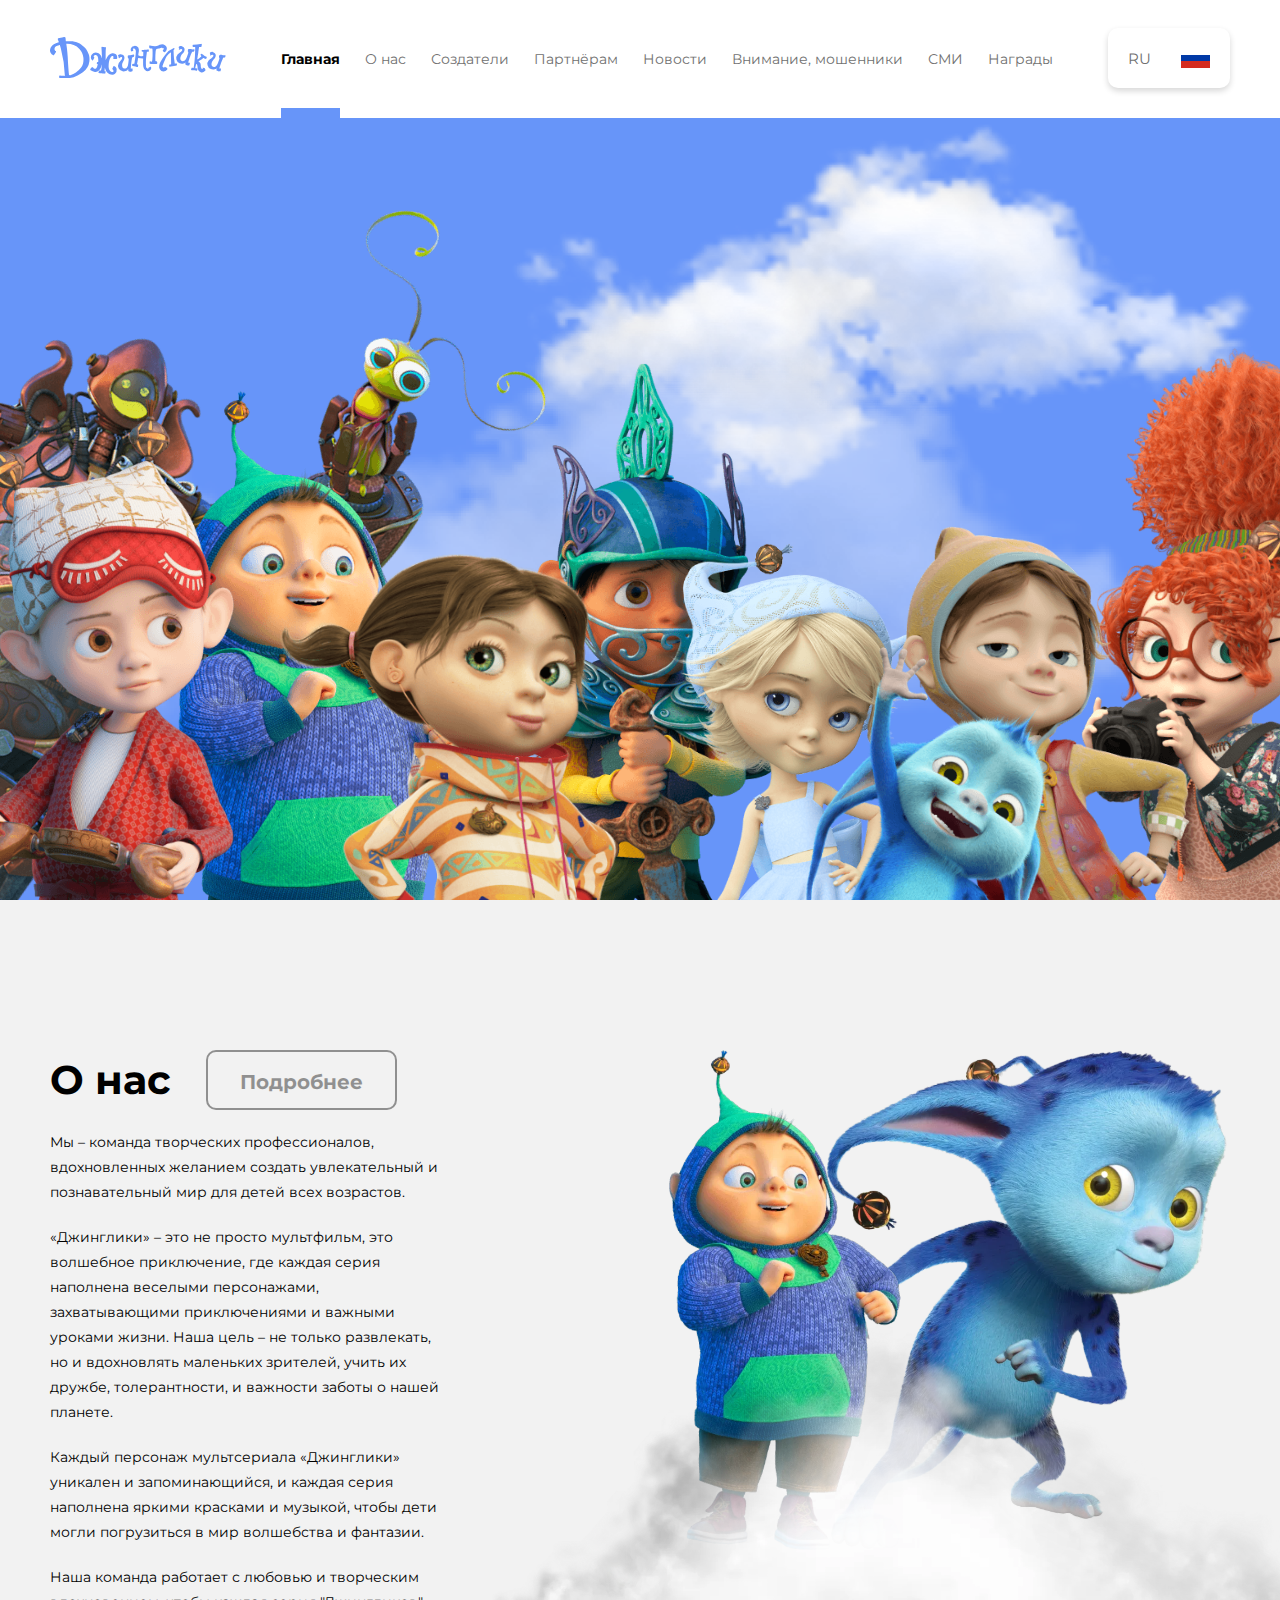
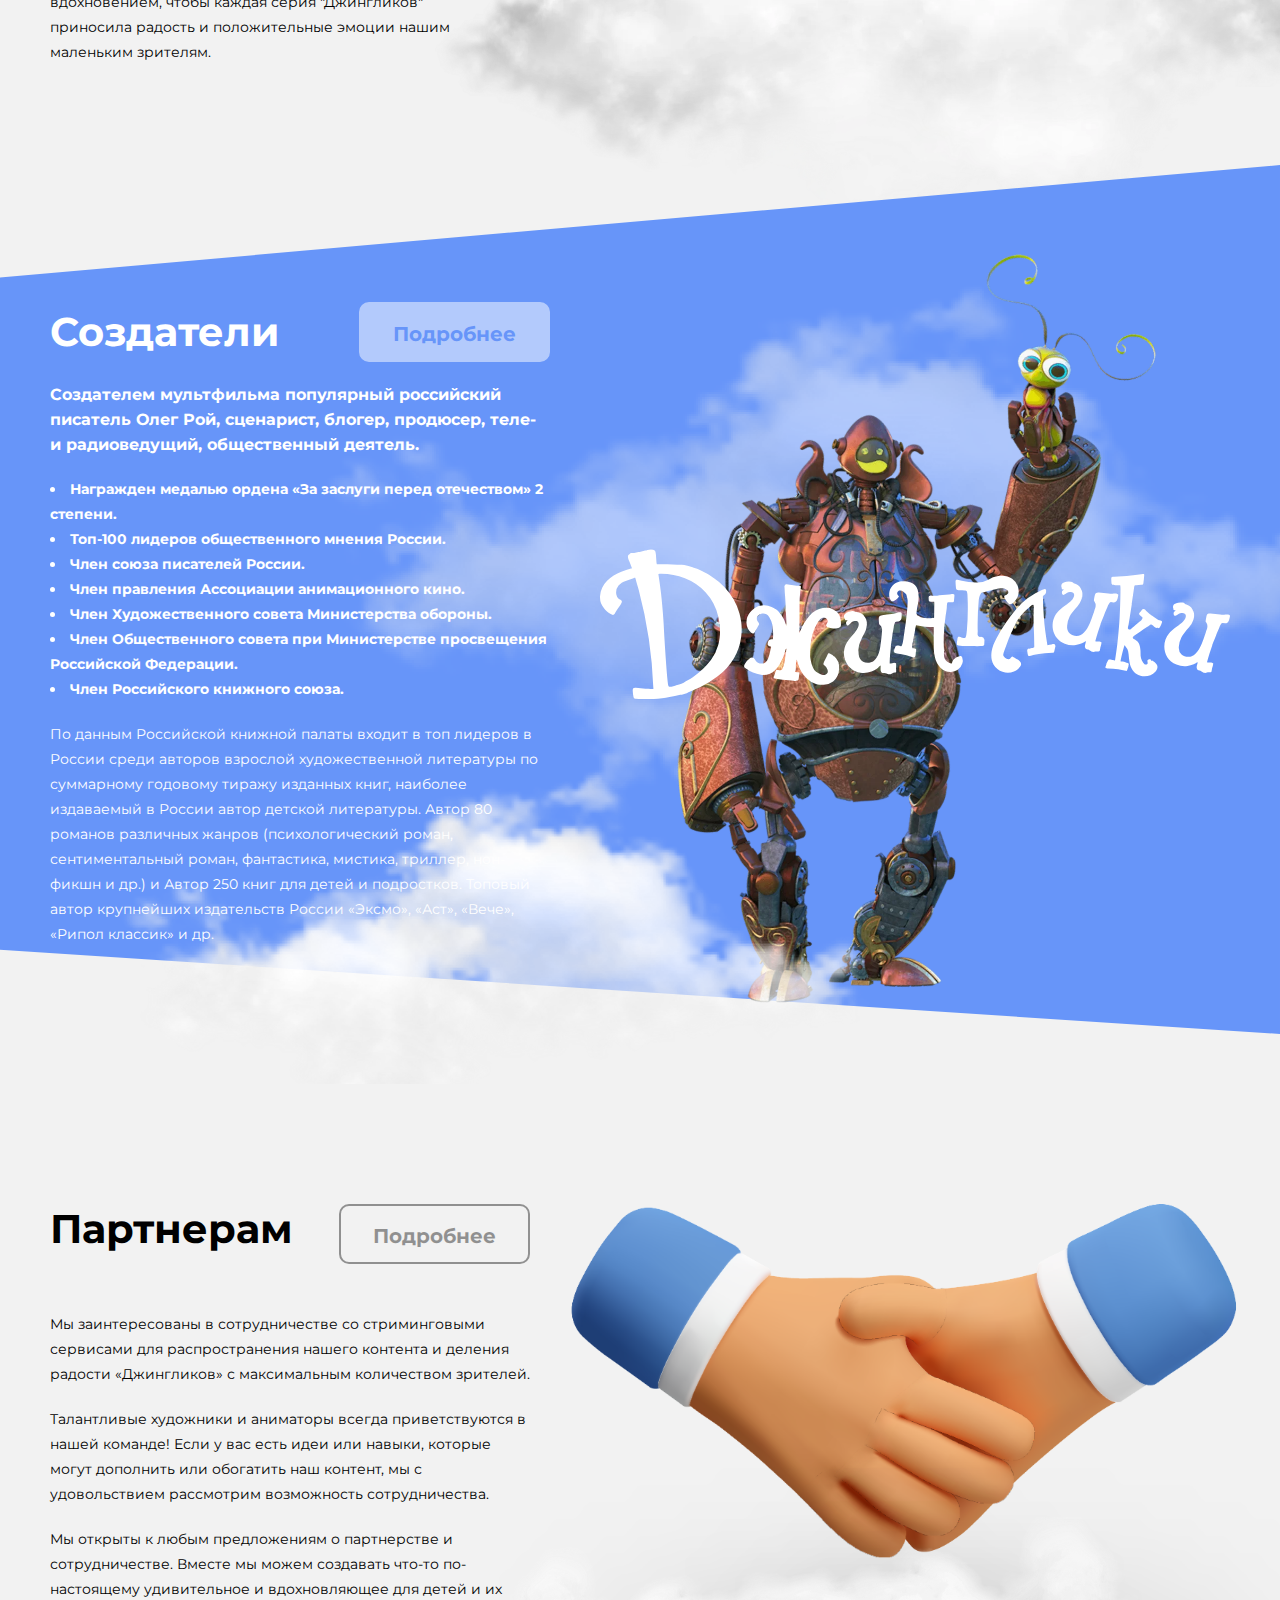
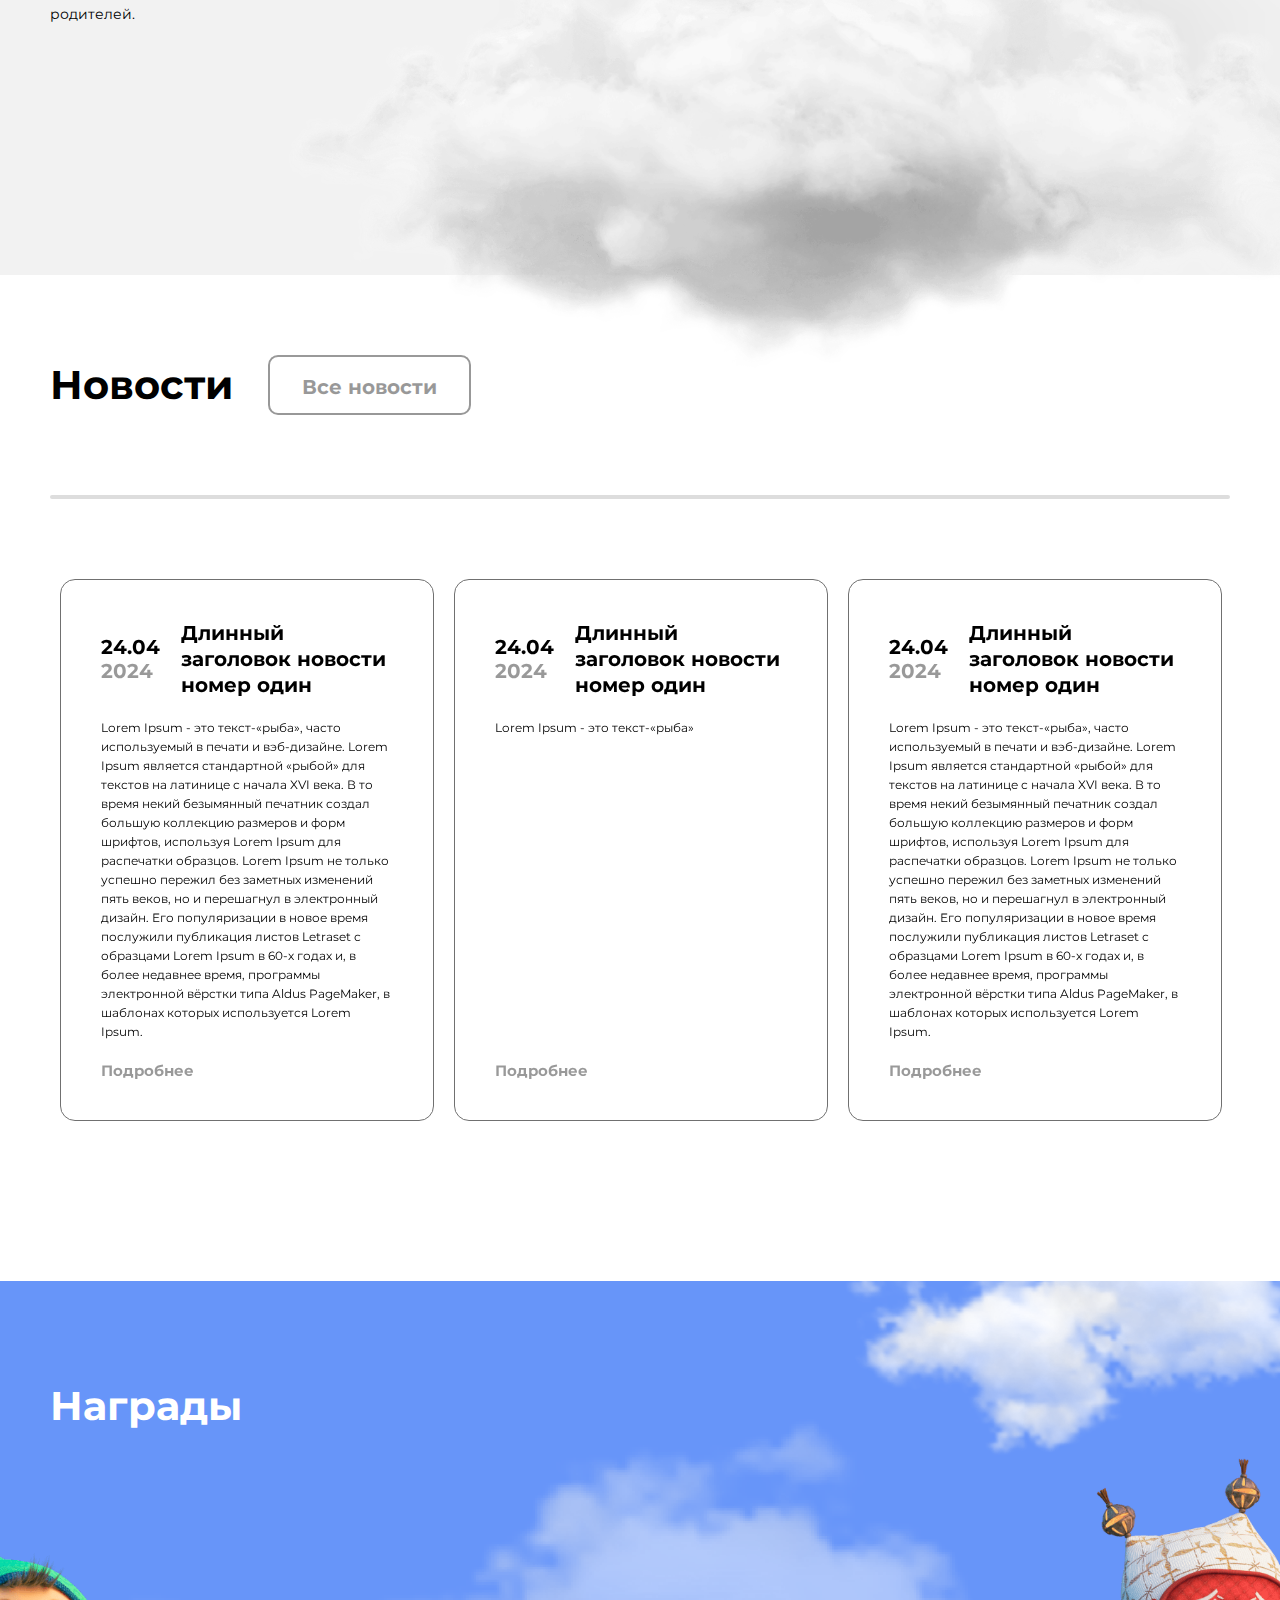
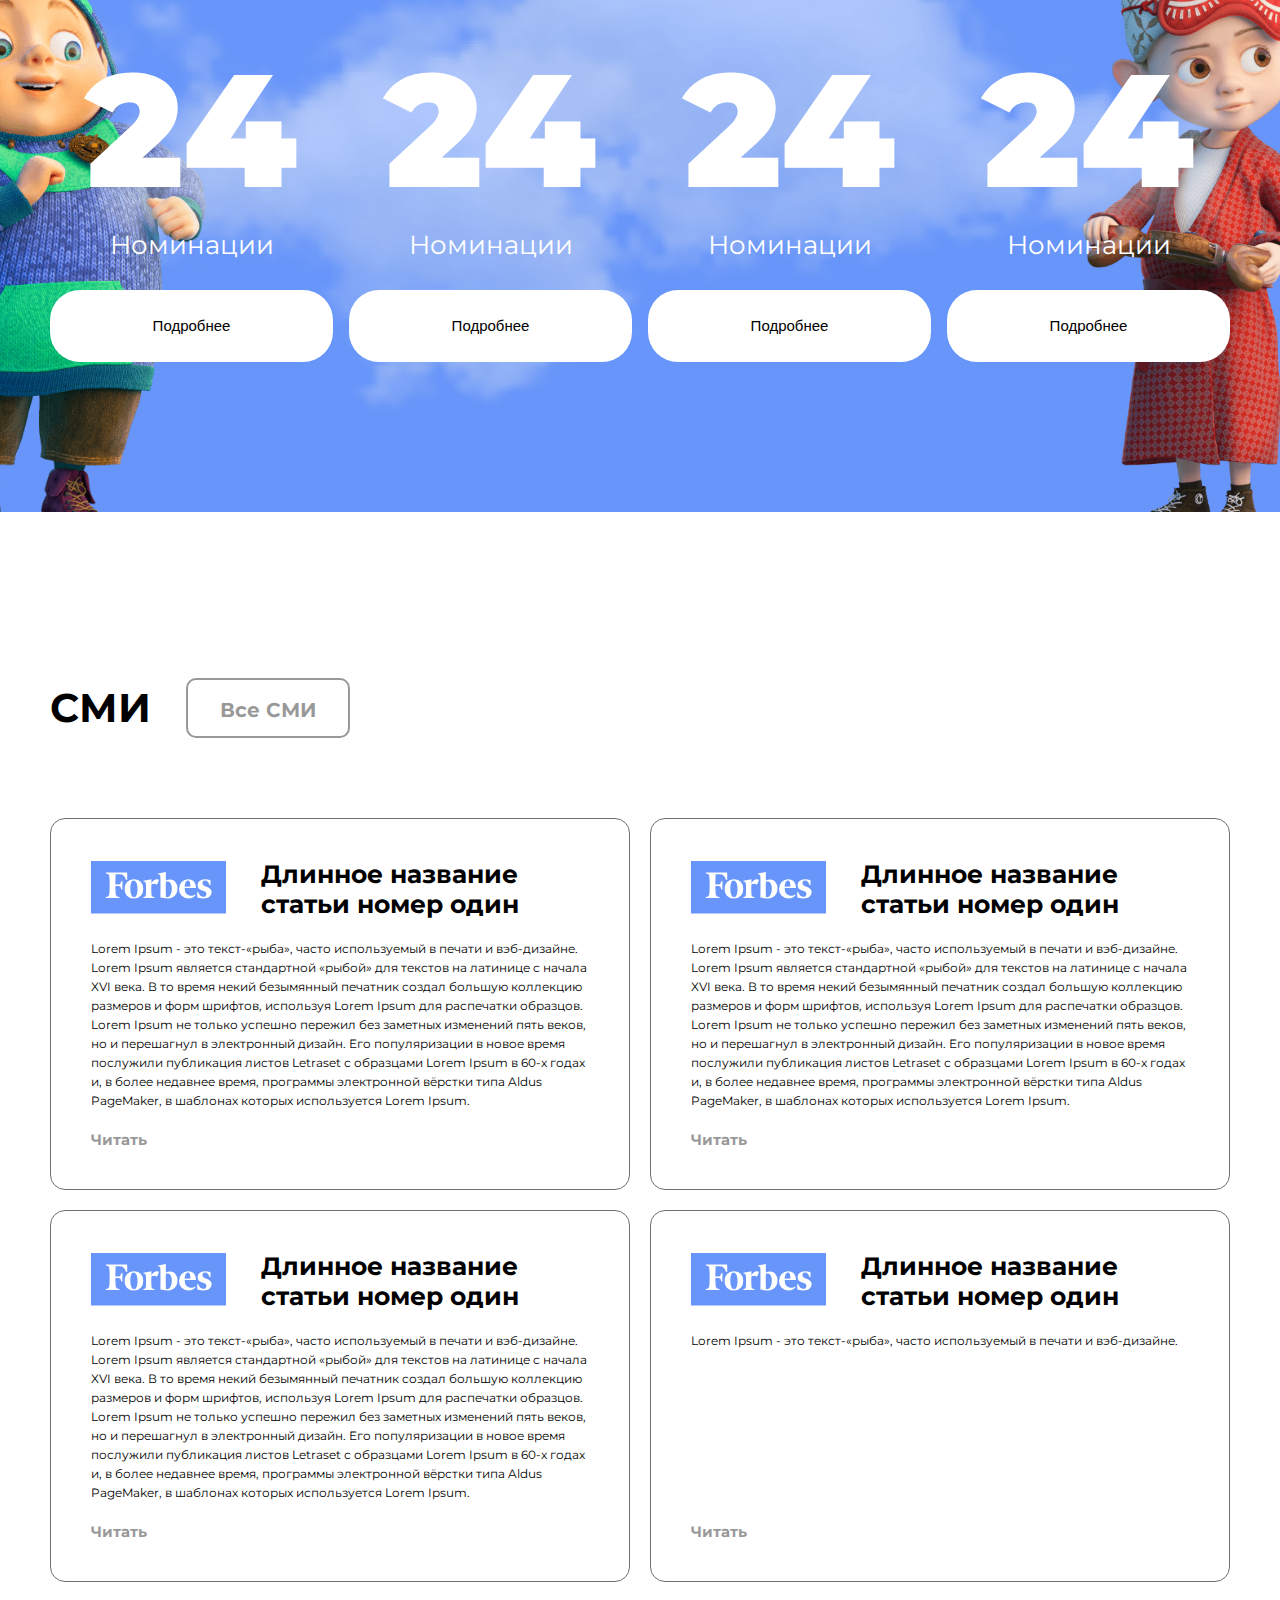
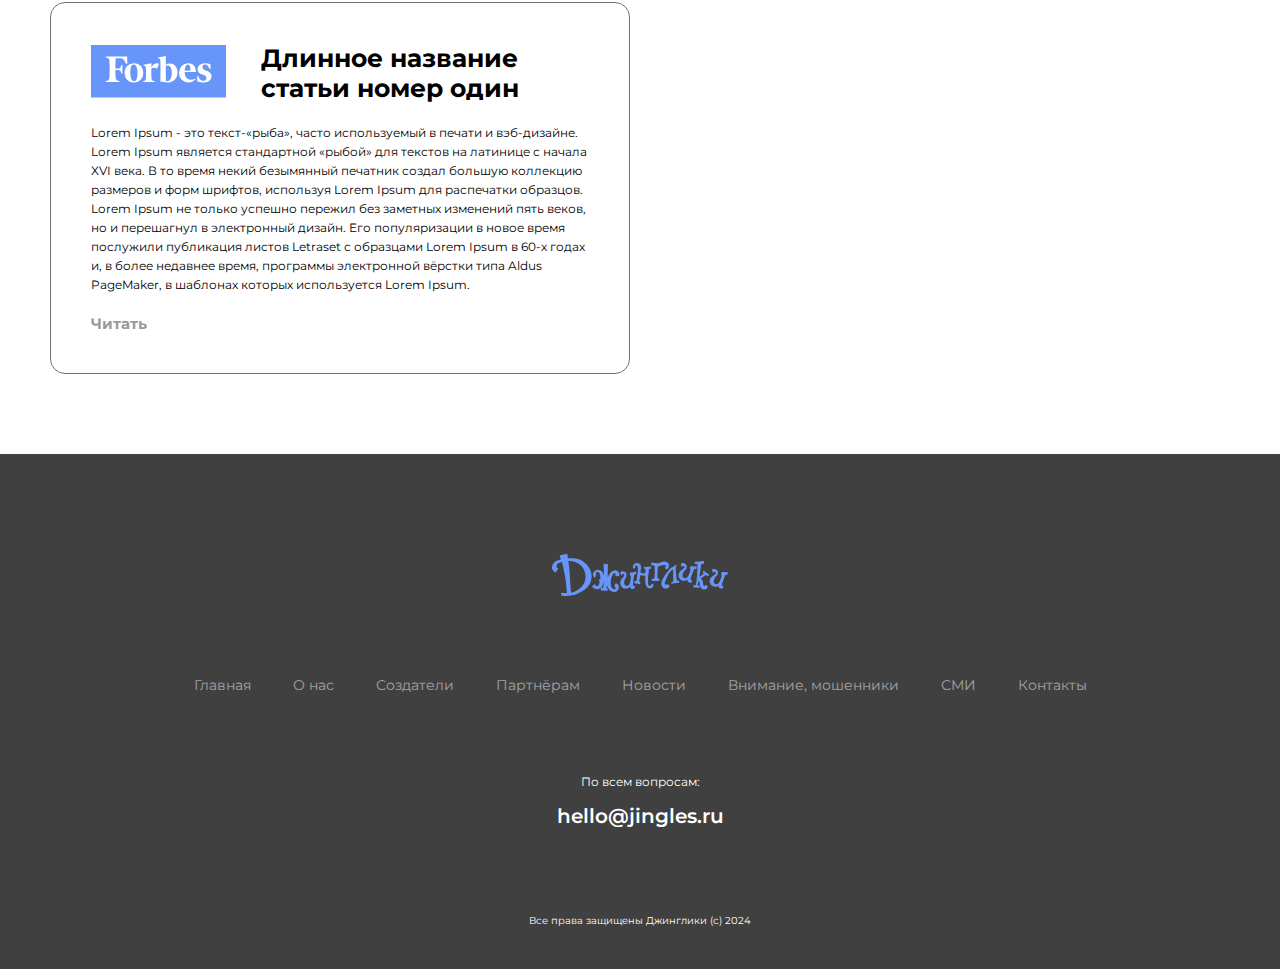
==== commit f21ece67: "all" ====
--- a/index.html
+++ b/index.html
@@ -139,6 +139,116 @@
       </div>
     </header>
 
+    <main class="home">
+      <img class="home_one js-mousemove" data-layer="-1" src="img/awards/clouds_1.png" alt="">
+      <img class="home_two js-mousemove" data-layer="1" src="img/awards/clouds_2.png" alt="">
+      <div class="home__jingliki container">
+				<div class="home__cockroach">
+					<img class="js-mousemove" data-layer="-6" src="img/main/home-cockroach.png" alt="Таракан">
+				</div>
+				<div class="home__fedunya">
+					<img class="js-mousemove" data-layer="-5" src="img/main/home-fedunya.png" alt="Федюня">
+				</div>
+				<div class="home__kotya">
+					<img class="js-mousemove" data-layer="-3" src="img/main/home-kotya.png" alt="Котя">
+				</div>
+				<div class="home__pankrat">
+					<img class="js-mousemove" data-layer="-4" src="img/main/home-pankrat.png" alt="Панкрат">
+				</div>
+				<div class="home__frosya">
+					<img class="js-mousemove" data-layer="5" src="img/main/home-frosya.png" alt="Фрося">
+				</div>
+				<div class="home__denek">
+					<img class="js-mousemove" data-layer="3" src="img/main/home-denek.png" alt="Денёк">
+				</div>
+				<div class="home__vanya">
+					<img class="js-mousemove" data-layer="1" src="img/main/home-vanya.png" alt="Ваня">
+				</div>
+				<div class="home__manunja">
+					<img class="js-mousemove" data-layer="3" src="img/main/home-manunja.png" alt="Манюня">
+				</div>
+				<div class="home__bedacur">
+					<img class="js-mousemove" data-layer="1" src="img/main/home-bedacur.png" alt="Бедакур">
+				</div>
+			</div>
+    </main>
+
+    <section class="about_home">
+      <div class="container">
+        <div class="about_home_block">
+          <div class="about_home_block_left">
+            <div class="about_home_block_left_title">
+              <h2 class="title_h2">О нас</h2>
+              <a href="#" class="btn">Подробнее</a>
+            </div>
+            <p>Мы – команда творческих профессионалов, вдохновленных желанием создать увлекательный и познавательный мир для детей всех возрастов.</p>
+            <p>«Джинглики» – это не просто мультфильм, это волшебное приключение, где каждая серия наполнена веселыми персонажами, захватывающими приключениями и важными уроками жизни. Наша цель – не только развлекать, но и вдохновлять маленьких зрителей, учить их дружбе, толерантности, и важности заботы о нашей планете.</p>
+            <p>Каждый персонаж мультсериала «Джинглики» уникален и запоминающийся, и каждая серия наполнена яркими красками и музыкой, чтобы дети могли погрузиться в мир волшебства и фантазии.</p>
+            <p>Наша команда работает с любовью и творческим вдохновением, чтобы каждая серия "Джингликов" приносила радость и положительные эмоции нашим маленьким зрителям.</p>
+          </div>
+          <div class="about_home_block_right">
+            <img class="about_home_block_right_one js-mousemove" data-layer="1" src="img/about/1.webp" alt="">
+            <img class="about_home_block_right_two js-mousemove" data-layer="-1" src="img/about/2.webp" alt="">
+            <img class="about_home_block_right_three js-mousemove" data-layer="-5" src="img/about/cloud.webp" alt="">
+          </div>
+        </div>
+        <a href="#" class="btn mob">Подробнее</a>
+      </div>
+    </section>
+
+    <section class="creators_home">
+      <img class="creators_home_back" src="img/creators/back.svg" alt="">
+      <div class="container">
+        <div class="creators_home_block">
+          <div class="creators_home_block_left">
+            <div class="creators_home_block_left_title">
+              <h2 class="title_h2">Создатели</h2>
+              <a href="#" class="creators_home_block_left_title_btn">Подробнее</a>
+            </div>
+            <p class="bold">Создателем мультфильма популярный российский писатель Олег Рой, сценарист, блогер, продюсер, теле- и радиоведущий, общественный деятель.</p>
+            <ul>
+              <li>Награжден медалью ордена «За заслуги перед отечеством» 2 степени.</li>
+              <li>Топ-100 лидеров общественного мнения России.</li>
+              <li>Член союза писателей России.</li>
+              <li>Член правления Ассоциации анимационного кино.</li>
+              <li>Член Художественного совета Министерства обороны.</li>
+              <li>Член Общественного совета при Министерстве просвещения Российской Федерации.</li>
+              <li>Член Российского книжного союза.</li>
+            </ul>
+            <p>По данным Российской книжной палаты входит в топ лидеров в России среди авторов взрослой художественной литературы по суммарному годовому тиражу изданных книг, наиболее издаваемый в России автор детской литературы. Автор 80 романов различных жанров (психологический роман, сентиментальный роман, фантастика, мистика, триллер, нон-фикшн и др.) и Автор 250 книг для детей и подростков. Топовый автор крупнейших издательств России «Эксмо», «Аст», «Вече», «Рипол классик» и др. </p>
+            <a href="#" class="creators_home_block_left_mob_btn">Подробнее</a>
+          </div>
+          <div class="creators_home_block_right">
+            <img class="creators_home_block_right_logo" src="img/creators/logo.svg" alt="">
+            <img class="creators_home_block_right_one js-mousemove" data-layer="1" src="img/creators/home-cockroach.webp" alt="">
+            <img class="creators_home_block_right_two js-mousemove" data-layer="1" src="img/awards/clouds_2.png" alt="">
+            <img class="creators_home_block_right_three js-mousemove" data-layer="-1" src="img/awards/clouds_1.png" alt="">
+          </div>
+        </div>
+      </div>
+    </section>
+
+    <section class="partners_home">
+      <div class="container">
+        <div class="partners_home_block">
+          <div class="partners_home_block_left">
+            <div class="partners_home_block_left_title">
+              <h2 class="title_h2">Партнерам</h2>
+              <a href="#" class="btn">Подробнее</a>
+            </div>
+            <p>Мы заинтересованы в сотрудничестве со стриминговыми сервисами для распространения нашего контента и деления радости «Джингликов» с максимальным количеством зрителей.</p>
+            <p>Талантливые художники и аниматоры всегда приветствуются в нашей команде! Если у вас есть идеи или навыки, которые могут дополнить или обогатить наш контент, мы с удовольствием рассмотрим возможность сотрудничества.</p>
+            <p>Мы открыты к любым предложениям о партнерстве и сотрудничестве. Вместе мы можем создавать что-то по-настоящему удивительное и вдохновляющее для детей и их родителей.</p>
+          </div>
+          <div class="partners_home_block_right">
+            <img class="partners_home_block_right_main js-mousemove" data-layer="-1" src="img/partners/1.png" alt="">
+            <img class="partners_home_block_right_cloud js-mousemove" data-layer="1" src="img/partners/cloud.png" alt="">
+          </div>
+          <a href="#" class="btn mob">Подробнее</a>
+        </div>
+      </div>
+    </section>
+
     <section class="news">
       <div class="container">
         <div class="news_title">
--- a/css/style.css
+++ b/css/style.css
@@ -239,7 +239,7 @@
           align-items: center;
   -webkit-transition: all 0.3s linear;
   transition: all 0.3s linear;
-  z-index: 4;
+  z-index: 6;
 }
 .header_block {
   position: relative;
@@ -517,8 +517,8 @@
     position: relative;
   }
   .header_block ul li a {
-    font-size: 15px;
-    line-height: 19px;
+    font-size: 14px;
+    line-height: 18px;
     color: #707070;
   }
   .header_block ul li::after {
@@ -639,12 +639,907 @@
   }
 }
 
+.home {
+  position: relative;
+  background: #6795F9;
+  overflow: hidden;
+}
+
+.home .container {
+  max-width: 1160px;
+  margin: 0 auto;
+  padding: 0 15px;
+}
+
+.home__content {
+  position: absolute;
+  top: 22%;
+  left: 50%;
+  padding: 0 40px;
+}
+
+.home__logo {
+  padding: 0 40px;
+  -webkit-transition: 0.35s ease-out;
+  transition: 0.35s ease-out;
+}
+
+._preloader .home__logo {
+  -webkit-transform: scale(0);
+  transform: scale(0);
+}
+
+.home__jingliki {
+  position: relative;
+  height: 100vh;
+  padding-top: 130px;
+}
+
+.home__jingliki img {
+  max-width: inherit;
+}
+
+.home__jingliki > div {
+  -webkit-transition: 0.5s ease-out;
+  transition: 0.5s ease-out;
+}
+
+._preloader .home__jingliki > div {
+  -webkit-transform: translateY(100%);
+  transform: translateY(100%);
+}
+
+.home__cockroach {
+  position: absolute;
+  right: 61%;
+  bottom: -200px;
+}
+
+.home__vanya {
+  position: absolute;
+  right: 100%;
+  bottom: -290px;
+}
+
+.home__pankrat {
+  position: absolute;
+  right: 75%;
+  bottom: -200px;
+}
+
+.home__manunja {
+  position: absolute;
+  right: 61%;
+  bottom: -320px;
+}
+
+.home__fedunya {
+  position: absolute;
+  right: 38%;
+  bottom: -240px;
+}
+
+.home__frosya {
+  position: absolute;
+  left: 48%;
+  bottom: -260px;
+}
+
+.home__bedacur {
+  position: absolute;
+  left: 66%;
+  bottom: -310px;
+}
+
+.home__denek {
+  position: absolute;
+  left: 71%;
+  bottom: -500px;
+}
+
+.home__kotya {
+  position: absolute;
+  left: 102%;
+  bottom: -230px;
+}
+
+@media (max-width: 1600px) {
+  .home__jingliki {
+    padding-top: 90px;
+  }
+  .home__content {
+    padding: 0;
+  }
+  .home__logo {
+    padding: 15px;
+  }
+  .home__cockroach {
+    max-width: 850px;
+    right: 58%;
+  }
+  .home__fedunya {
+    max-width: 340px;
+    right: 34%;
+  }
+  .home__kotya {
+    max-width: 320px;
+    left: 88%;
+    bottom: -170px;
+  }
+  .home__pankrat {
+    max-width: 310px;
+    right: 64%;
+    bottom: -160px;
+  }
+  .home__frosya {
+    max-width: 340px;
+    left: 50%;
+  }
+  .home__denek {
+    max-width: 450px;
+    left: 60%;
+    bottom: -410px;
+  }
+  .home__vanya {
+    max-width: 270px;
+    right: 85%;
+    bottom: -290px;
+  }
+  .home__manunja {
+    max-width: 340px;
+    right: 52%;
+  }
+  .home__bedacur {
+    max-width: 340px;
+    left: 63%;
+  }
+}
+@media (max-width: 1300px) {
+  .home__content {
+    left: 40%;
+  }
+}
+@media (max-width: 1024px) {
+  .home__content {
+    text-align: center;
+    left: 0;
+    right: 0;
+  }
+  .home__jingliki > div {
+    max-width: 290px;
+    max-height: 70%;
+    right: 0;
+    bottom: -60px;
+    left: 0;
+    margin: 0 auto;
+    opacity: 0;
+    -webkit-transform: scale(0.2);
+    transform: scale(0.2);
+  }
+  .home__jingliki > div._active {
+    opacity: 1;
+    -webkit-transform: scale(1);
+    transform: scale(1);
+  }
+}
+.home_two {
+  position: absolute;
+  left: 50%;
+  bottom: 0px;
+  -webkit-transform: translateX(-50%);
+          transform: translateX(-50%);
+  width: 1000px;
+}
+
+.home_one {
+  position: absolute;
+  left: 100%;
+  top: 90px;
+  -webkit-transform: translateX(-50%);
+          transform: translateX(-50%);
+  width: 500px;
+}
+
+@media (min-width: 1200px) {
+  .home_one {
+    left: auto;
+    right: 0px;
+    -webkit-transform: translateX(0px);
+            transform: translateX(0px);
+    width: 800px;
+  }
+  .home_two {
+    right: auto;
+    left: 0px;
+    width: 100%;
+    -webkit-transform: translateX(0px);
+            transform: translateX(0px);
+  }
+}
+.about_home {
+  -webkit-box-sizing: border-box;
+          box-sizing: border-box;
+  position: relative;
+  padding: 100px 0px;
+  overflow: hidden;
+}
+.about_home_block {
+  display: -webkit-box;
+  display: -ms-flexbox;
+  display: flex;
+  -webkit-box-orient: vertical;
+  -webkit-box-direction: normal;
+      -ms-flex-direction: column;
+          flex-direction: column;
+}
+.about_home_block_left {
+  -webkit-box-ordinal-group: 3;
+      -ms-flex-order: 2;
+          order: 2;
+  margin-top: 100px;
+}
+.about_home_block_left_title .btn {
+  display: none;
+}
+.about_home_block_left p {
+  font-size: 14px;
+  line-height: 25px;
+  color: #000000;
+  margin-top: 20px;
+}
+.about_home_block_right {
+  position: relative;
+  -webkit-box-ordinal-group: 2;
+      -ms-flex-order: 1;
+          order: 1;
+  height: 300px;
+}
+.about_home_block_right_one {
+  height: 300px;
+  position: absolute;
+  left: 60%;
+  -webkit-transform: translateX(-50%);
+          transform: translateX(-50%);
+  top: 0px;
+}
+.about_home_block_right_two {
+  height: 300px;
+  position: absolute;
+  left: 30%;
+  -webkit-transform: translateX(-50%);
+          transform: translateX(-50%);
+  top: 0px;
+}
+.about_home_block_right_three {
+  position: absolute;
+  left: 50%;
+  -webkit-transform: translateX(-50%);
+          transform: translateX(-50%);
+  bottom: -80px;
+  width: 400px;
+}
+.about_home .btn {
+  margin-top: 28px;
+}
+@media (min-width: 768px) {
+  .about_home_block_left_title {
+    display: -webkit-box;
+    display: -ms-flexbox;
+    display: flex;
+    -webkit-box-align: center;
+        -ms-flex-align: center;
+            align-items: center;
+  }
+  .about_home_block_left_title .btn {
+    display: block;
+    margin-top: 0px;
+    margin-left: 35px;
+  }
+  .about_home_block_right {
+    height: 400px;
+  }
+  .about_home_block_right_one {
+    height: 400px;
+  }
+  .about_home_block_right_two {
+    height: 400px;
+  }
+  .about_home_block_right_three {
+    width: 600px;
+    bottom: -130px;
+  }
+}
+@media (min-width: 1024px) {
+  .about_home_block {
+    display: -webkit-box;
+    display: -ms-flexbox;
+    display: flex;
+    -webkit-box-orient: horizontal;
+    -webkit-box-direction: normal;
+        -ms-flex-direction: row;
+            flex-direction: row;
+    -webkit-box-align: start;
+        -ms-flex-align: start;
+            align-items: flex-start;
+    position: relative;
+  }
+  .about_home_block_left {
+    width: 400px;
+    min-width: 400px;
+    -webkit-box-ordinal-group: 2;
+        -ms-flex-order: 1;
+            order: 1;
+    margin-top: 0px;
+  }
+  .about_home_block_right {
+    -webkit-box-ordinal-group: 3;
+        -ms-flex-order: 2;
+            order: 2;
+    width: calc(100% - 450px);
+  }
+}
+@media (min-width: 1200px) {
+  .about_home {
+    overflow: visible;
+    padding: 150px 0px 100px 0px;
+  }
+  .about_home_block_right_one {
+    height: 500px;
+    left: 50%;
+    -webkit-transform: translateX(0px);
+            transform: translateX(0px);
+  }
+  .about_home_block_right_two {
+    height: 500px;
+    -webkit-transform: translateX(0px);
+            transform: translateX(0px);
+  }
+  .about_home_block_right_three {
+    right: -190px;
+    left: auto;
+    width: 950px;
+    bottom: -400px;
+    -webkit-transform: translateX(0px);
+            transform: translateX(0px);
+  }
+}
+@media (min-width: 1440px) {
+  .about_home_block_left {
+    z-index: 2;
+  }
+  .about_home_block_right_three {
+    width: 1150px;
+    bottom: -450px;
+  }
+}
+@media (min-width: 1600px) {
+  .about_home {
+    padding: 150px 0px 150px 0px;
+  }
+  .about_home_block_left {
+    width: 570px;
+    min-width: 570px;
+  }
+  .about_home_block_right {
+    width: calc(100% - 570px);
+  }
+  .about_home_block_right_three {
+    width: 1200px;
+  }
+}
+@media (min-width: 1920px) {
+  .about_home {
+    padding: 150px 0px 200px 0px;
+  }
+  .about_home_block_right_one {
+    height: 680px;
+  }
+  .about_home_block_right_two {
+    height: 680px;
+  }
+  .about_home_block_right_three {
+    width: 1500px;
+    bottom: -650px;
+  }
+}
+
+.creators_home {
+  background: #6795F9;
+  overflow: hidden;
+  -webkit-box-sizing: border-box;
+          box-sizing: border-box;
+  position: relative;
+  padding-bottom: 50px;
+}
+.creators_home_back {
+  display: none;
+}
+.creators_home_block {
+  display: -webkit-box;
+  display: -ms-flexbox;
+  display: flex;
+  -webkit-box-orient: vertical;
+  -webkit-box-direction: normal;
+      -ms-flex-direction: column;
+          flex-direction: column;
+  -webkit-box-align: center;
+      -ms-flex-align: center;
+          align-items: center;
+  position: relative;
+}
+.creators_home_block_right {
+  position: relative;
+  -webkit-box-ordinal-group: 2;
+      -ms-flex-order: 1;
+          order: 1;
+}
+.creators_home_block_right_logo {
+  position: absolute;
+  left: 0px;
+  top: 50%;
+  -webkit-transform: translateY(-50%);
+          transform: translateY(-50%);
+  width: 100%;
+  z-index: 4;
+}
+.creators_home_block_right_two {
+  display: block;
+  position: absolute;
+  width: calc(100% + 100px);
+  left: -50px;
+  top: 0px;
+  z-index: 1;
+}
+.creators_home_block_right_three {
+  width: 150%;
+  position: absolute;
+  left: 50%;
+  -webkit-transform: translateX(-50%);
+          transform: translateX(-50%);
+  bottom: -80px;
+  z-index: 3;
+}
+.creators_home_block_right_one {
+  width: 100%;
+  position: relative;
+  z-index: 2;
+}
+.creators_home_block_left {
+  -webkit-box-ordinal-group: 3;
+      -ms-flex-order: 2;
+          order: 2;
+  margin-top: 100px;
+}
+.creators_home_block_left_title h2 {
+  color: #fff;
+}
+.creators_home_block_left_title_btn {
+  display: none;
+}
+.creators_home_block_left p {
+  font-size: 14px;
+  line-height: 25px;
+  color: #fff;
+  margin-top: 20px;
+}
+.creators_home_block_left p.bold {
+  font-size: 16px;
+  font-weight: 700;
+}
+.creators_home_block_left ul {
+  margin-top: 20px;
+  list-style: inside;
+}
+.creators_home_block_left ul li {
+  font-size: 14px;
+  line-height: 25px;
+  font-weight: 700;
+  color: #fff;
+  margin-top: 0px;
+}
+.creators_home_block_left ul.second {
+  margin-top: 0px;
+}
+.creators_home_block_left ul.second li {
+  font-weight: 400;
+}
+.creators_home_block_left_mob_btn {
+  display: block;
+  width: 100%;
+  -webkit-box-sizing: border-box;
+          box-sizing: border-box;
+  height: 60px;
+  border-radius: 10px;
+  background-color: #fff;
+  margin-top: 48px;
+  font-size: 20px;
+  line-height: 60px;
+  font-weight: 700;
+  color: #6795F9;
+  text-align: center;
+}
+@media (min-width: 768px) {
+  .creators_home_block_right {
+    display: -webkit-box;
+    display: -ms-flexbox;
+    display: flex;
+    -webkit-box-orient: vertical;
+    -webkit-box-direction: normal;
+        -ms-flex-direction: column;
+            flex-direction: column;
+    -webkit-box-align: center;
+        -ms-flex-align: center;
+            align-items: center;
+  }
+  .creators_home_block_right_one {
+    width: 70%;
+  }
+  .creators_home_block_right_three {
+    bottom: -180px;
+  }
+}
+@media (min-width: 1024px) {
+  .creators_home_block {
+    display: -webkit-box;
+    display: -ms-flexbox;
+    display: flex;
+    -webkit-box-orient: horizontal;
+    -webkit-box-direction: normal;
+        -ms-flex-direction: row;
+            flex-direction: row;
+    -webkit-box-align: start;
+        -ms-flex-align: start;
+            align-items: flex-start;
+    -webkit-box-pack: justify;
+        -ms-flex-pack: justify;
+            justify-content: space-between;
+  }
+  .creators_home_block_left {
+    width: 400px;
+    min-width: 400px;
+    -webkit-box-ordinal-group: 2;
+        -ms-flex-order: 1;
+            order: 1;
+    position: relative;
+    z-index: 5;
+  }
+  .creators_home_block_right {
+    -webkit-box-ordinal-group: 3;
+        -ms-flex-order: 2;
+            order: 2;
+    width: calc(100% - 450px);
+  }
+}
+@media (min-width: 1200px) {
+  .creators_home {
+    background: transparent;
+    position: relative;
+  }
+  .creators_home_back {
+    display: block;
+    width: 100%;
+    -o-object-fit: cover;
+       object-fit: cover;
+  }
+  .creators_home .container {
+    position: absolute;
+    left: 0px;
+    top: 0px;
+    height: 100%;
+    width: 100%;
+  }
+  .creators_home_block {
+    position: relative;
+    -webkit-box-align: center;
+        -ms-flex-align: center;
+            align-items: center;
+    height: 100%;
+  }
+  .creators_home_block_left {
+    width: 500px;
+    min-width: 500px;
+    margin-top: 0px;
+  }
+  .creators_home_block_left_title {
+    display: -webkit-box;
+    display: -ms-flexbox;
+    display: flex;
+    -webkit-box-align: center;
+        -ms-flex-align: center;
+            align-items: center;
+    -webkit-box-pack: justify;
+        -ms-flex-pack: justify;
+            justify-content: space-between;
+  }
+  .creators_home_block_left_title_btn {
+    display: block;
+    height: 60px;
+    -webkit-box-sizing: border-box;
+            box-sizing: border-box;
+    font-weight: 700;
+    line-height: 60px;
+    font-size: 20px;
+    color: #6795F9;
+    border: 2px solid #fff;
+    background: #fff;
+    -webkit-transition: all 0.3s linear;
+    transition: all 0.3s linear;
+    border-radius: 10px;
+    text-align: center;
+    opacity: 0.5;
+    padding: 0px 32px;
+  }
+  .creators_home_block_left_title_btn:hover {
+    opacity: 1;
+    background: transparent;
+    border-color: #fff;
+    color: #fff;
+    -webkit-transition: all 0.3s linear;
+    transition: all 0.3s linear;
+  }
+  .creators_home_block_left_mob_btn {
+    display: none;
+  }
+  .creators_home_block_right {
+    width: calc(100% - 550px);
+  }
+  .creators_home_block_right_one {
+    width: 80%;
+  }
+  .creators_home_block_right_two {
+    width: 1100px;
+    left: auto;
+    right: -150px;
+  }
+  .creators_home_block_right_three {
+    bottom: -150px;
+    right: -60px;
+    left: auto;
+    width: 800px;
+  }
+}
+@media (min-width: 1440px) {
+  .creators_home_block_right_one {
+    width: 70%;
+  }
+}
+@media (min-width: 1600px) {
+  .creators_home_block_right_two {
+    width: 1300px;
+  }
+  .creators_home_block_right_three {
+    width: 1100px;
+    bottom: -200px;
+  }
+}
+@media (min-width: 1920px) {
+  .creators_home_block_right_two {
+    width: 1600px;
+    top: 100px;
+  }
+  .creators_home_block_right_three {
+    width: 1200px;
+    right: 0px;
+  }
+}
+
+.partners_home {
+  -webkit-box-sizing: border-box;
+          box-sizing: border-box;
+  position: relative;
+  padding: 60px 0px;
+  overflow: hidden;
+}
+.partners_home_block {
+  display: -webkit-box;
+  display: -ms-flexbox;
+  display: flex;
+  -webkit-box-orient: vertical;
+  -webkit-box-direction: normal;
+      -ms-flex-direction: column;
+          flex-direction: column;
+}
+.partners_home_block_right {
+  -webkit-box-ordinal-group: 2;
+      -ms-flex-order: 1;
+          order: 1;
+  display: -webkit-box;
+  display: -ms-flexbox;
+  display: flex;
+  -webkit-box-orient: vertical;
+  -webkit-box-direction: normal;
+      -ms-flex-direction: column;
+          flex-direction: column;
+  -webkit-box-align: center;
+      -ms-flex-align: center;
+          align-items: center;
+  position: relative;
+}
+.partners_home_block_right_main {
+  width: 450px;
+  position: relative;
+  z-index: 2;
+}
+.partners_home_block_right_cloud {
+  width: 450px;
+  position: absolute;
+  bottom: 0px;
+  left: 50%;
+  -webkit-transform: translateX(-50%);
+  transform: translateX(-50%);
+}
+.partners_home_block_left {
+  -webkit-box-ordinal-group: 3;
+      -ms-flex-order: 2;
+          order: 2;
+}
+.partners_home_block_left_title {
+  margin-bottom: 48px;
+}
+.partners_home_block_left_title .btn {
+  display: none;
+}
+.partners_home_block_left p {
+  font-size: 14px;
+  line-height: 25px;
+  color: #000000;
+  margin-top: 20px;
+}
+.partners_home_block_left .btn {
+  margin-top: 25px;
+}
+.partners_home_block .btn {
+  -webkit-box-ordinal-group: 4;
+      -ms-flex-order: 3;
+          order: 3;
+  margin-top: 28px;
+}
+@media (min-width: 576px) {
+  .partners_home_block_left_title {
+    display: -webkit-box;
+    display: -ms-flexbox;
+    display: flex;
+    -webkit-box-align: center;
+        -ms-flex-align: center;
+            align-items: center;
+  }
+  .partners_home_block_left_title .btn {
+    display: block;
+    margin-top: 0px;
+    margin-left: 35px;
+  }
+  .partners_home_block_right_main {
+    width: 100%;
+  }
+  .partners_home_block_right_cloud {
+    width: 550px;
+  }
+}
+@media (min-width: 1024px) {
+  .partners_home_block {
+    display: -webkit-box;
+    display: -ms-flexbox;
+    display: flex;
+    -webkit-box-orient: horizontal;
+    -webkit-box-direction: normal;
+        -ms-flex-direction: row;
+            flex-direction: row;
+    -webkit-box-align: center;
+        -ms-flex-align: center;
+            align-items: center;
+    -webkit-box-pack: justify;
+        -ms-flex-pack: justify;
+            justify-content: space-between;
+    position: relative;
+  }
+  .partners_home_block_left {
+    -webkit-box-ordinal-group: 2;
+        -ms-flex-order: 1;
+            order: 1;
+    min-width: 350px;
+    max-width: 350px;
+  }
+  .partners_home_block_left_title {
+    -webkit-box-orient: vertical;
+    -webkit-box-direction: normal;
+        -ms-flex-direction: column;
+            flex-direction: column;
+    -webkit-box-align: start;
+        -ms-flex-align: start;
+            align-items: flex-start;
+  }
+  .partners_home_block_left_title .btn {
+    margin-left: 0px;
+    margin-top: 20px;
+  }
+  .partners_home_block_right {
+    -webkit-box-ordinal-group: 3;
+        -ms-flex-order: 2;
+            order: 2;
+  }
+  .partners_home_block_right_main {
+    width: 800px;
+    z-index: 1;
+  }
+  .partners_home_block_right_cloud {
+    width: 800px;
+    z-index: 2;
+  }
+}
+@media (min-width: 1200px) {
+  .partners_home {
+    overflow: visible;
+    padding: 120px 0px 0px 0px;
+  }
+  .partners_home_block {
+    -webkit-box-align: stretch;
+        -ms-flex-align: stretch;
+            align-items: stretch;
+  }
+  .partners_home_block_left {
+    max-width: 480px;
+    min-width: 480px;
+    position: relative;
+    z-index: 3;
+  }
+  .partners_home_block_left_title {
+    -webkit-box-orient: horizontal;
+    -webkit-box-direction: normal;
+        -ms-flex-direction: row;
+            flex-direction: row;
+    -webkit-box-pack: justify;
+        -ms-flex-pack: justify;
+            justify-content: space-between;
+  }
+  .partners_home_block_left_title .btn {
+    margin-top: 0px;
+  }
+  .partners_home_block_right {
+    width: calc(100% - 550px);
+    position: relative;
+  }
+  .partners_home_block_right_main {
+    width: 1100px;
+  }
+  .partners_home_block_right_cloud {
+    -webkit-transform: translateX(0px);
+            transform: translateX(0px);
+    left: auto;
+    right: -150px;
+    width: 1100px;
+    bottom: -100px;
+  }
+}
+@media (min-width: 1600px) {
+  .partners_home_block_right_main {
+    right: 0px;
+    width: 1200px;
+  }
+  .partners_home_block_right_cloud {
+    width: 1100px;
+  }
+}
+@media (min-width: 1920px) {
+  .partners_home_block_right_main {
+    width: 1500px;
+    height: 800px;
+    -o-object-fit: cover;
+       object-fit: cover;
+    -o-object-position: center top;
+       object-position: center top;
+  }
+  .partners_home_block_right_cloud {
+    width: 100%;
+    min-width: 1200px;
+    right: 0px;
+  }
+}
+
 .news {
   -webkit-box-sizing: border-box;
           box-sizing: border-box;
   position: relative;
   padding-top: 80px;
-  margin-top: 200px;
   background-color: #fff;
   padding-bottom: 80px;
 }
@@ -2141,12 +3036,6 @@
     line-height: 21px;
   }
 }
-@media (min-width: 1440px) {
-  .awards_page_block_item_text p {
-    font-size: 15px;
-    line-height: 25px;
-  }
-}
 @media (min-width: 1600px) {
   .awards_page_cloud {
     width: auto;
@@ -2325,6 +3214,494 @@
   .warning_block_right {
     max-width: 750px;
     margin-left: 200px;
+  }
+}
+
+.about {
+  -webkit-box-sizing: border-box;
+          box-sizing: border-box;
+  position: relative;
+  overflow: hidden;
+  padding-top: 160px;
+  padding-bottom: 70px;
+}
+.about_block {
+  display: -webkit-box;
+  display: -ms-flexbox;
+  display: flex;
+  -webkit-box-orient: vertical;
+  -webkit-box-direction: normal;
+      -ms-flex-direction: column;
+          flex-direction: column;
+}
+.about_block_left {
+  -webkit-box-ordinal-group: 3;
+      -ms-flex-order: 2;
+          order: 2;
+  margin-top: 100px;
+}
+.about_block_left h1 {
+  font-size: 40px;
+  color: #000;
+  line-height: 49px;
+  font-weight: 700;
+}
+.about_block_left p {
+  font-size: 14px;
+  line-height: 25px;
+  color: #000;
+  margin-top: 20px;
+}
+.about_block_left p.subtitle {
+  font-size: 16px;
+}
+.about_block_left p.bold {
+  font-weight: 700;
+}
+.about_block_right {
+  position: relative;
+  -webkit-box-ordinal-group: 2;
+      -ms-flex-order: 1;
+          order: 1;
+  height: 300px;
+}
+.about_block_right_one {
+  height: 300px;
+  position: absolute;
+  left: 60%;
+  -webkit-transform: translateX(-50%);
+          transform: translateX(-50%);
+  top: 0px;
+}
+.about_block_right_two {
+  height: 300px;
+  position: absolute;
+  left: 30%;
+  -webkit-transform: translateX(-50%);
+          transform: translateX(-50%);
+  top: 0px;
+}
+.about_block_right_three {
+  position: absolute;
+  left: 50%;
+  -webkit-transform: translateX(-50%);
+          transform: translateX(-50%);
+  bottom: -80px;
+  width: 400px;
+}
+@media (min-width: 768px) {
+  .about_block_right {
+    height: 400px;
+  }
+  .about_block_right_one {
+    height: 400px;
+  }
+  .about_block_right_two {
+    height: 400px;
+  }
+  .about_block_right_three {
+    width: 600px;
+    bottom: -130px;
+  }
+}
+@media (min-width: 1024px) {
+  .about {
+    padding-top: 100px;
+  }
+  .about_block {
+    display: -webkit-box;
+    display: -ms-flexbox;
+    display: flex;
+    -webkit-box-align: start;
+        -ms-flex-align: start;
+            align-items: flex-start;
+    position: relative;
+  }
+  .about_block_left {
+    margin-top: 0px;
+    position: relative;
+    z-index: 2;
+  }
+  .about_block_left h1 {
+    display: none;
+  }
+  .about_block_left p {
+    width: 400px;
+    min-width: 400px;
+    margin-top: 150px;
+  }
+  .about_block_right {
+    position: fixed;
+    top: 140px;
+    right: 0px;
+    width: calc(100% - 450px);
+  }
+}
+@media (min-width: 1200px) {
+  .about {
+    padding-bottom: 130px;
+    padding-top: 0px;
+  }
+  .about_block_left p {
+    margin-top: 350px;
+  }
+  .about_block_left p.subtitle {
+    font-size: 24px;
+    line-height: 32px;
+  }
+  .about_block_left p.bold {
+    font-size: 21px;
+    line-height: 32px;
+    width: 550px;
+  }
+  .about_block_right_one {
+    height: 500px;
+    left: 50%;
+    -webkit-transform: translateX(0px);
+            transform: translateX(0px);
+  }
+  .about_block_right_two {
+    height: 500px;
+    -webkit-transform: translateX(0px);
+            transform: translateX(0px);
+  }
+  .about_block_right_three {
+    right: 0px;
+    left: auto;
+    width: 950px;
+    bottom: -300px;
+    -webkit-transform: translateX(0px);
+            transform: translateX(0px);
+  }
+}
+@media (min-width: 1600px) {
+  .about_block_left p {
+    width: 414px;
+    min-width: 414px;
+  }
+  .about_block_left p.bold {
+    width: 856px;
+  }
+  .about_block_right_three {
+    width: 1200px;
+    bottom: -350px;
+  }
+}
+@media (min-width: 1920px) {
+  .about_block_right_one {
+    height: 680px;
+  }
+  .about_block_right_two {
+    height: 680px;
+  }
+  .about_block_right_three {
+    width: 1500px;
+    bottom: -650px;
+  }
+}
+
+.creators {
+  -webkit-box-sizing: border-box;
+          box-sizing: border-box;
+  position: relative;
+  background: #6795F9;
+  overflow: hidden;
+  padding-top: 40px;
+  padding-bottom: 70px;
+}
+.creators_block {
+  display: -webkit-box;
+  display: -ms-flexbox;
+  display: flex;
+  -webkit-box-orient: vertical;
+  -webkit-box-direction: normal;
+      -ms-flex-direction: column;
+          flex-direction: column;
+  -webkit-box-align: center;
+      -ms-flex-align: center;
+          align-items: center;
+  position: relative;
+}
+.creators_block_right {
+  position: relative;
+  -webkit-box-ordinal-group: 2;
+      -ms-flex-order: 1;
+          order: 1;
+}
+.creators_block_right_logo {
+  position: absolute;
+  left: 0px;
+  top: 50%;
+  -webkit-transform: translateY(-50%);
+          transform: translateY(-50%);
+  width: 100%;
+  z-index: 4;
+}
+.creators_block_right_two {
+  display: block;
+  position: absolute;
+  width: calc(100% + 100px);
+  left: -50px;
+  top: 0px;
+  z-index: 1;
+}
+.creators_block_right_three {
+  width: 150%;
+  position: absolute;
+  left: 50%;
+  -webkit-transform: translateX(-50%);
+          transform: translateX(-50%);
+  bottom: -80px;
+  z-index: 3;
+}
+.creators_block_right_one {
+  width: 100%;
+  position: relative;
+  z-index: 2;
+}
+.creators_block_left {
+  -webkit-box-ordinal-group: 3;
+      -ms-flex-order: 2;
+          order: 2;
+  margin-top: 100px;
+}
+.creators_block_left_item p {
+  font-size: 14px;
+  line-height: 25px;
+  color: #fff;
+  margin-top: 20px;
+}
+.creators_block_left_item p.bold {
+  font-size: 16px;
+  font-weight: 700;
+}
+.creators_block_left_item ul {
+  margin-top: 20px;
+  list-style: inside;
+}
+.creators_block_left_item ul li {
+  font-size: 14px;
+  line-height: 25px;
+  font-weight: 700;
+  color: #fff;
+  margin-top: 0px;
+}
+.creators_block_left_item ul.second {
+  margin-top: 0px;
+}
+.creators_block_left_item ul.second li {
+  font-weight: 400;
+}
+.creators_block_left_item h5 {
+  font-size: 14px;
+  line-height: 25px;
+  font-weight: 700;
+  color: #fff;
+  margin-top: 20px;
+}
+@media (min-width: 768px) {
+  .creators_block_right {
+    display: -webkit-box;
+    display: -ms-flexbox;
+    display: flex;
+    -webkit-box-orient: vertical;
+    -webkit-box-direction: normal;
+        -ms-flex-direction: column;
+            flex-direction: column;
+    -webkit-box-align: center;
+        -ms-flex-align: center;
+            align-items: center;
+  }
+  .creators_block_right_one {
+    width: 70%;
+  }
+  .creators_block_right_three {
+    bottom: -180px;
+  }
+}
+@media (min-width: 1024px) {
+  .creators_block {
+    display: -webkit-box;
+    display: -ms-flexbox;
+    display: flex;
+    -webkit-box-orient: horizontal;
+    -webkit-box-direction: normal;
+        -ms-flex-direction: row;
+            flex-direction: row;
+    -webkit-box-align: start;
+        -ms-flex-align: start;
+            align-items: flex-start;
+    -webkit-box-pack: justify;
+        -ms-flex-pack: justify;
+            justify-content: space-between;
+  }
+  .creators_block_left {
+    width: 400px;
+    min-width: 400px;
+    -webkit-box-ordinal-group: 2;
+        -ms-flex-order: 1;
+            order: 1;
+    position: relative;
+    z-index: 5;
+  }
+  .creators_block_right {
+    -webkit-box-ordinal-group: 3;
+        -ms-flex-order: 2;
+            order: 2;
+    width: calc(100% - 450px);
+  }
+  .creators_block_right_logo {
+    top: 300px;
+    -webkit-transform: translateY(0px);
+            transform: translateY(0px);
+  }
+  .creators_block_right_one {
+    position: fixed;
+    top: 0px;
+    width: calc(100% - 600px);
+    -webkit-transform: translateX(0px);
+            transform: translateX(0px);
+  }
+  .creators_block_right_two {
+    position: fixed;
+    right: -20%;
+    top: 150px;
+    width: 90%;
+    left: auto;
+    -webkit-transform: translateX(0px);
+            transform: translateX(0px);
+  }
+  .creators_block_right_three {
+    width: calc(100% - 250px);
+    position: fixed;
+    right: 0px;
+    left: auto;
+    top: 400px;
+    -webkit-transform: translateX(0px);
+            transform: translateX(0px);
+  }
+}
+@media (min-width: 1200px) {
+  .creators {
+    padding-top: 160px;
+  }
+  .creators_block_left_item:last-child {
+    margin-top: 200px;
+  }
+  .creators_block_right {
+    width: calc(100% - 600px);
+  }
+  .creators_block_right_logo {
+    top: 200px;
+  }
+  .creators_block_right_one {
+    width: 560px;
+  }
+  .creators_block_right_two {
+    width: 100%;
+  }
+  .creators_block_right_three {
+    width: calc(100% - 350px);
+  }
+}
+@media (min-width: 1440px) {
+  .creators_block_right_two {
+    top: 50px;
+  }
+  .creators_block_right_three {
+    width: calc(100% - 550px);
+    top: 450px;
+  }
+}
+@media (min-width: 1600px) {
+  .creators_block_left {
+    width: 500px;
+    min-width: 500px;
+  }
+  .creators_block_left_item {
+    margin-bottom: 250px;
+  }
+  .creators_block_left_item:last-child {
+    margin-bottom: 0px;
+  }
+}
+
+.single_main {
+  position: relative;
+  -webkit-box-sizing: border-box;
+          box-sizing: border-box;
+}
+.single_main_back {
+  display: none;
+}
+.single_main img {
+  width: 100%;
+  height: 400px;
+  -o-object-fit: cover;
+     object-fit: cover;
+}
+.single_main h1 {
+  font-size: 25px;
+  font-weight: 700;
+  color: #000000;
+  line-height: 35px;
+  text-align: center;
+  -webkit-box-sizing: border-box;
+          box-sizing: border-box;
+  padding: 0px 15px;
+  margin-top: 15px;
+}
+.single_main p {
+  font-size: 15px;
+  line-height: 20px;
+  color: #000000;
+  margin-top: 40px;
+  text-align: center;
+}
+.single_main p b {
+  font-weight: 700;
+}
+@media (min-width: 768px) {
+  .single_main h1 {
+    position: absolute;
+    left: 50%;
+    -webkit-transform: translateX(-50%);
+            transform: translateX(-50%);
+    bottom: 100px;
+    width: 100%;
+  }
+  .single_main p {
+    -webkit-box-sizing: border-box;
+            box-sizing: border-box;
+    background-color: #fff;
+    padding: 10px 30px;
+    border-radius: 15px;
+    position: absolute;
+    left: 50%;
+    -webkit-transform: translateX(-50%);
+            transform: translateX(-50%);
+    bottom: -15px;
+  }
+}
+@media (min-width: 1200px) {
+  .single_main img {
+    height: auto;
+  }
+  .single_main h1 {
+    font-size: 40px;
+    line-height: 40px;
+  }
+}
+
+.single_content {
+  -webkit-box-sizing: border-box;
+          box-sizing: border-box;
+  position: relative;
+  padding: 70px 0px;
+}
+@media (min-width: 1200px) {
+  .single_content {
+    padding: 80px 0px 140px 0px;
   }
 }
 
@@ -2368,8 +3745,8 @@
   margin-top: 20px;
 }
 .footer_block ul li a {
-  font-size: 15px;
-  line-height: 19px;
+  font-size: 14px;
+  line-height: 18px;
   color: #FFFFFF;
   opacity: 0.5;
   -webkit-transition: all 0.3s linear;
